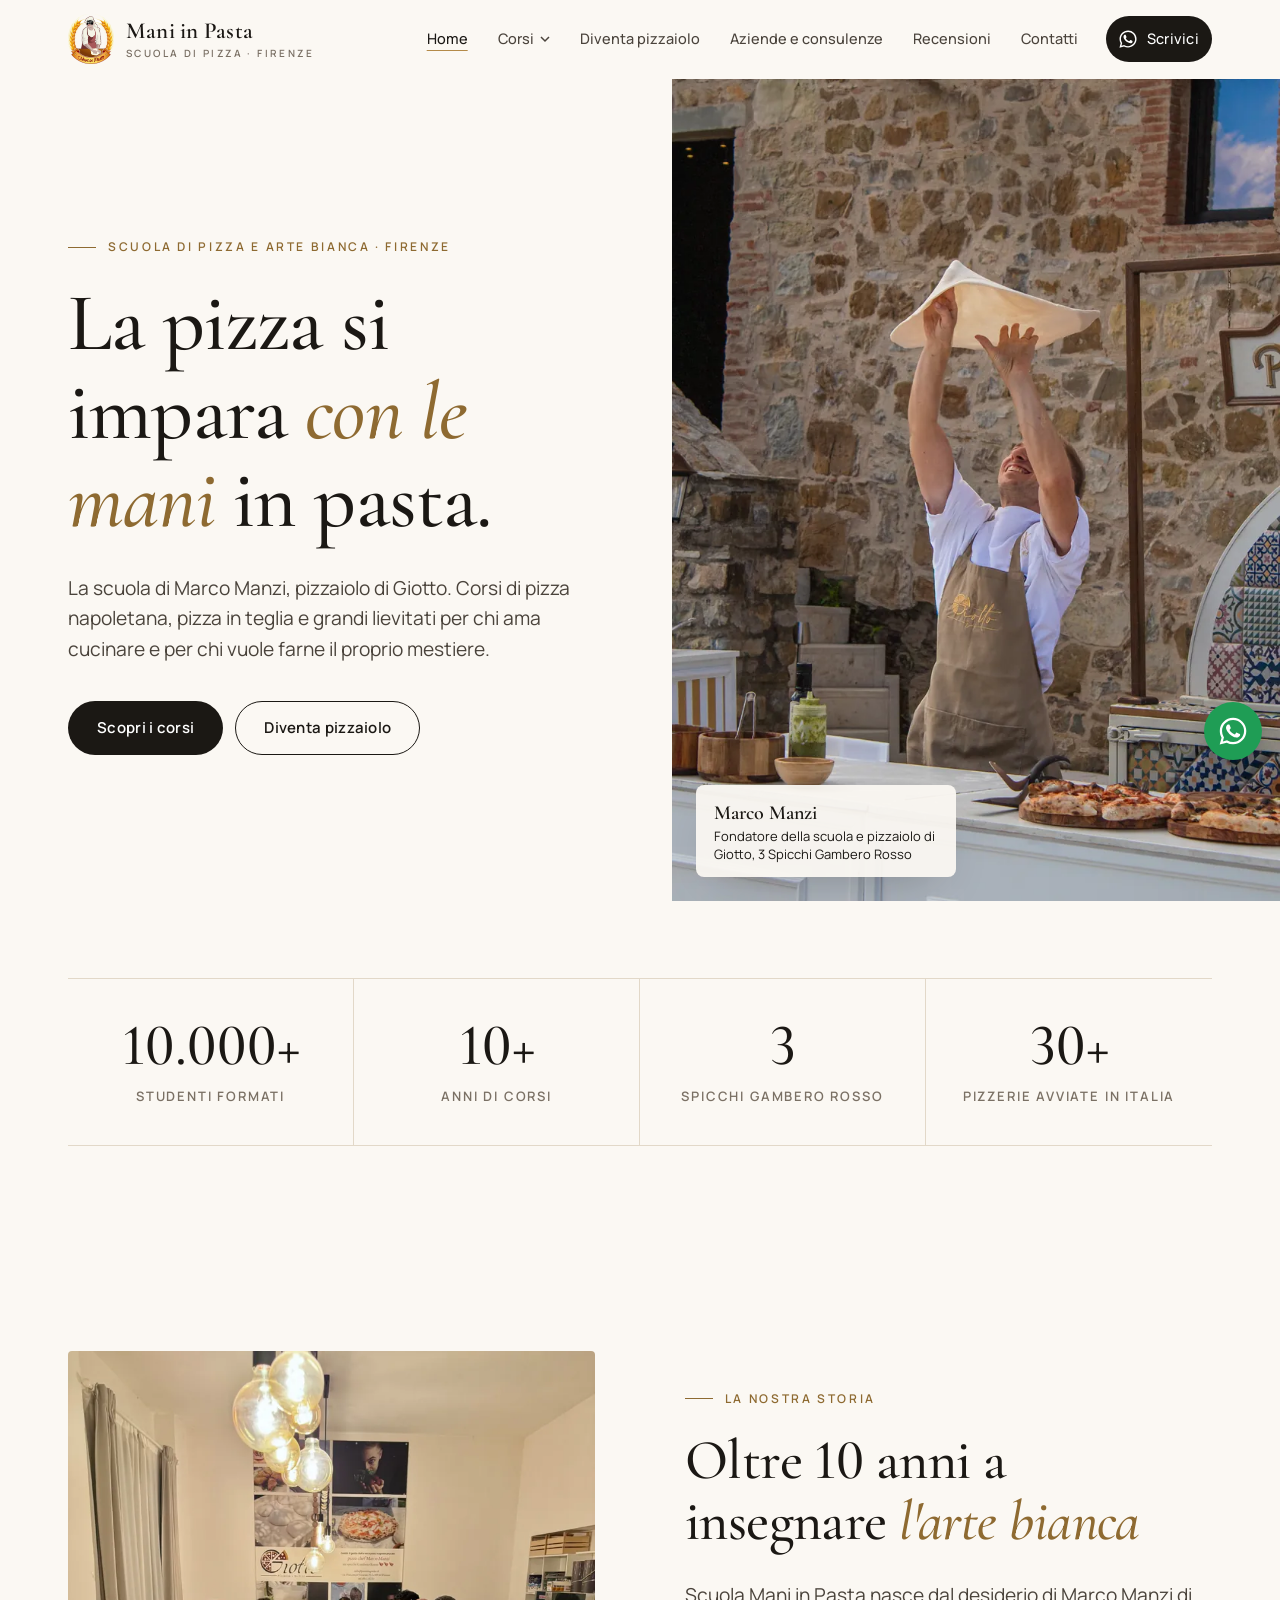
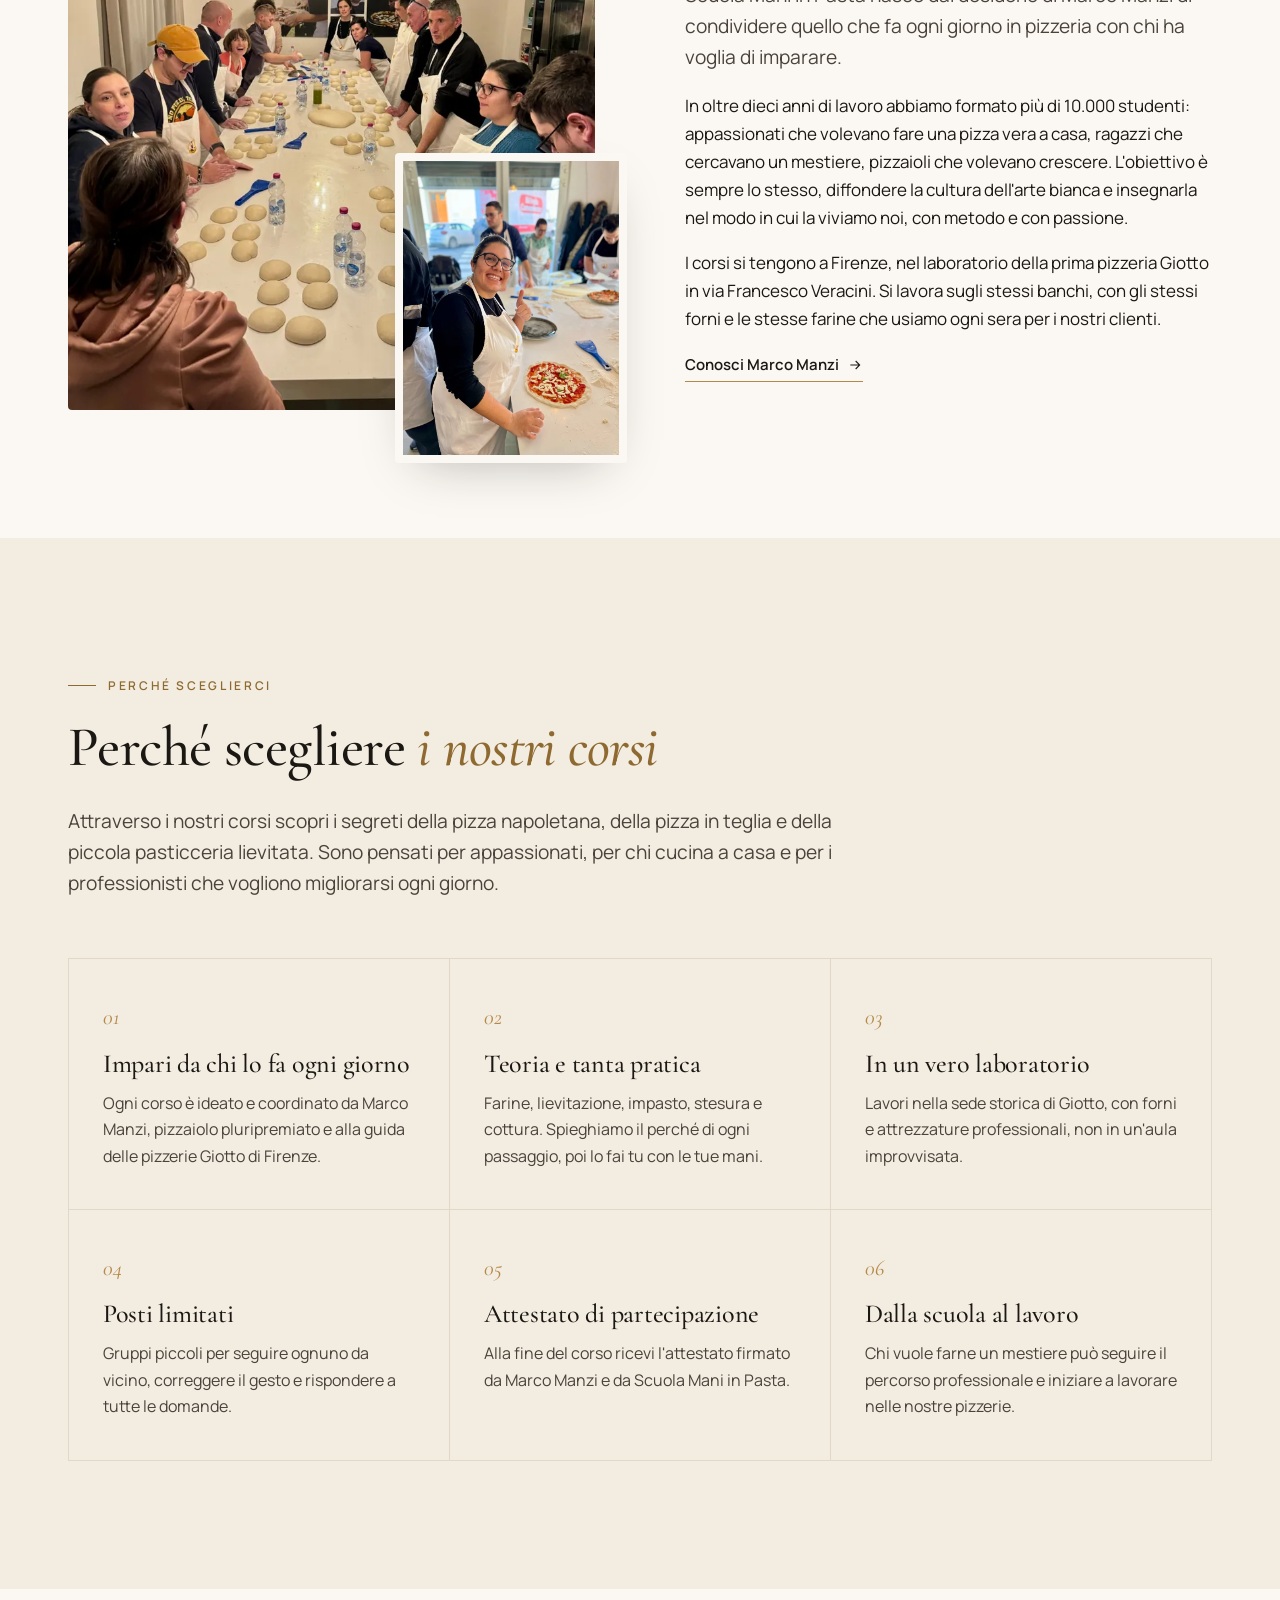
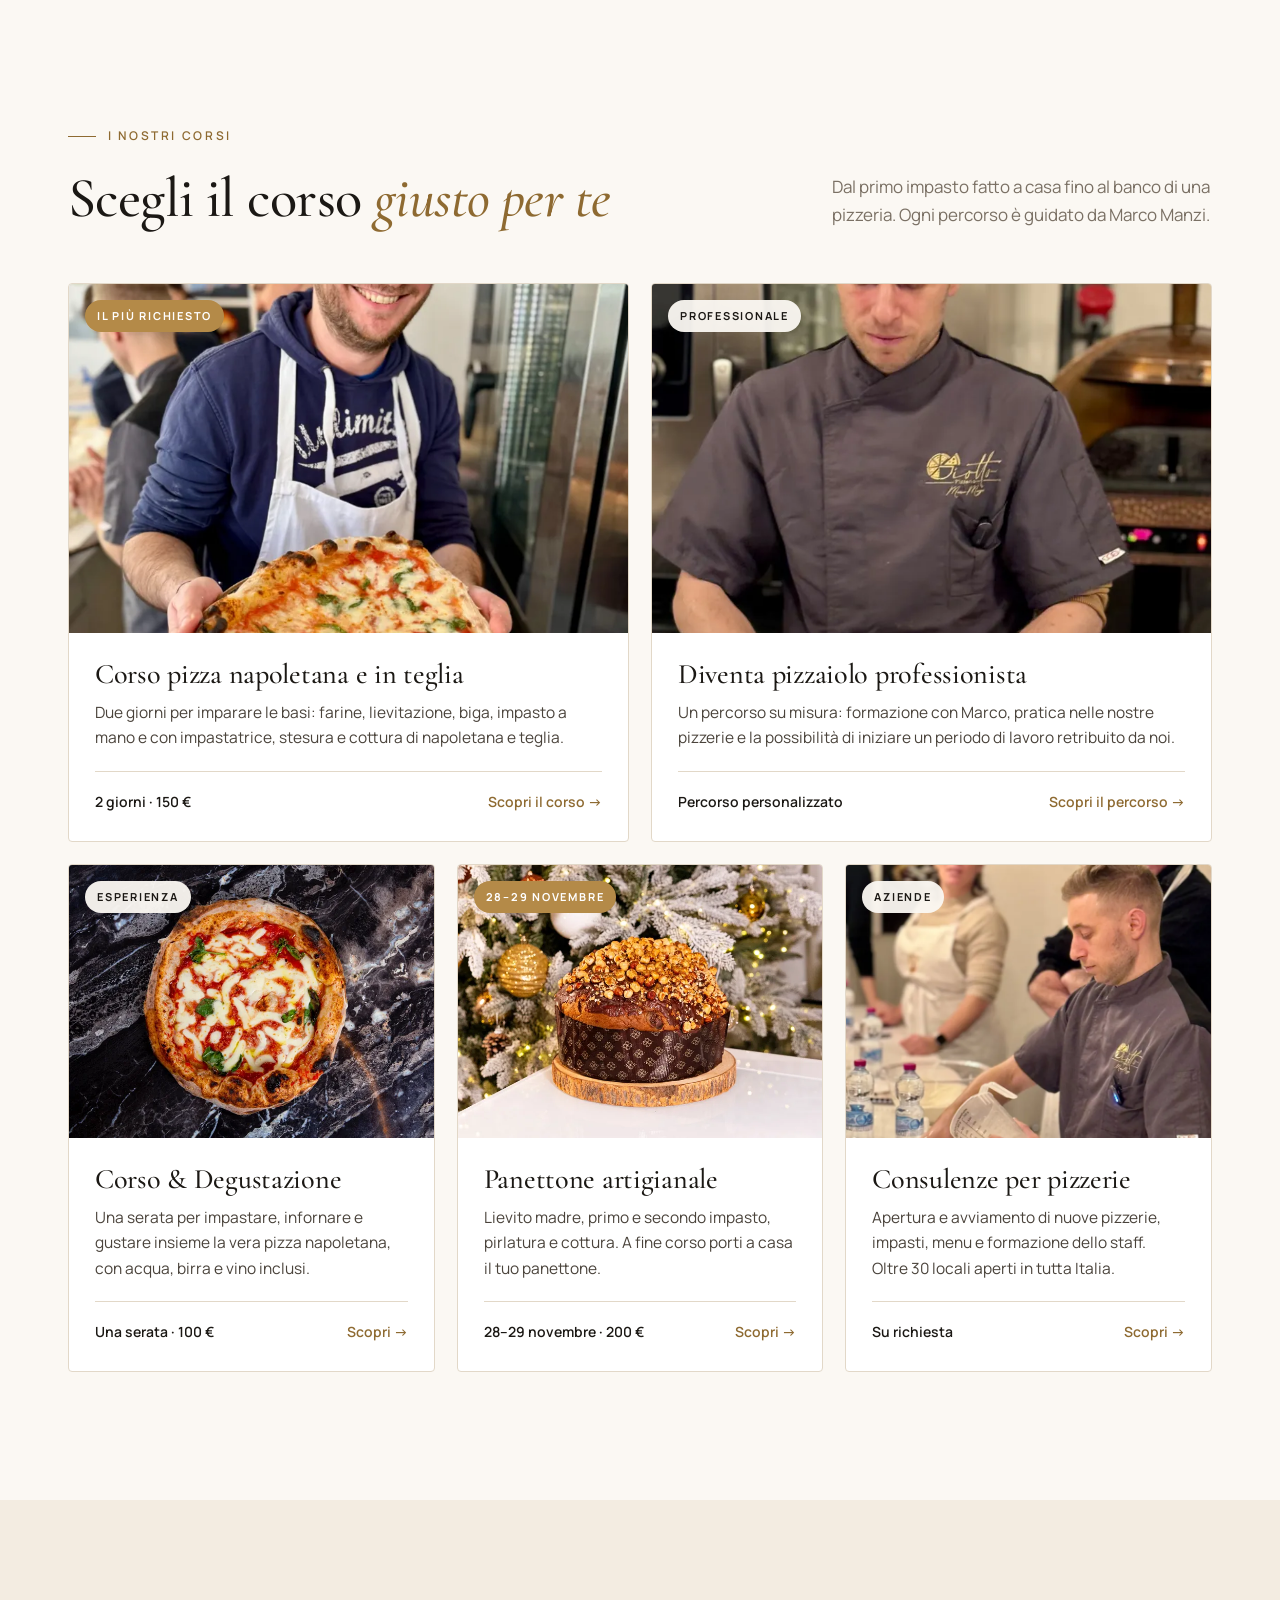
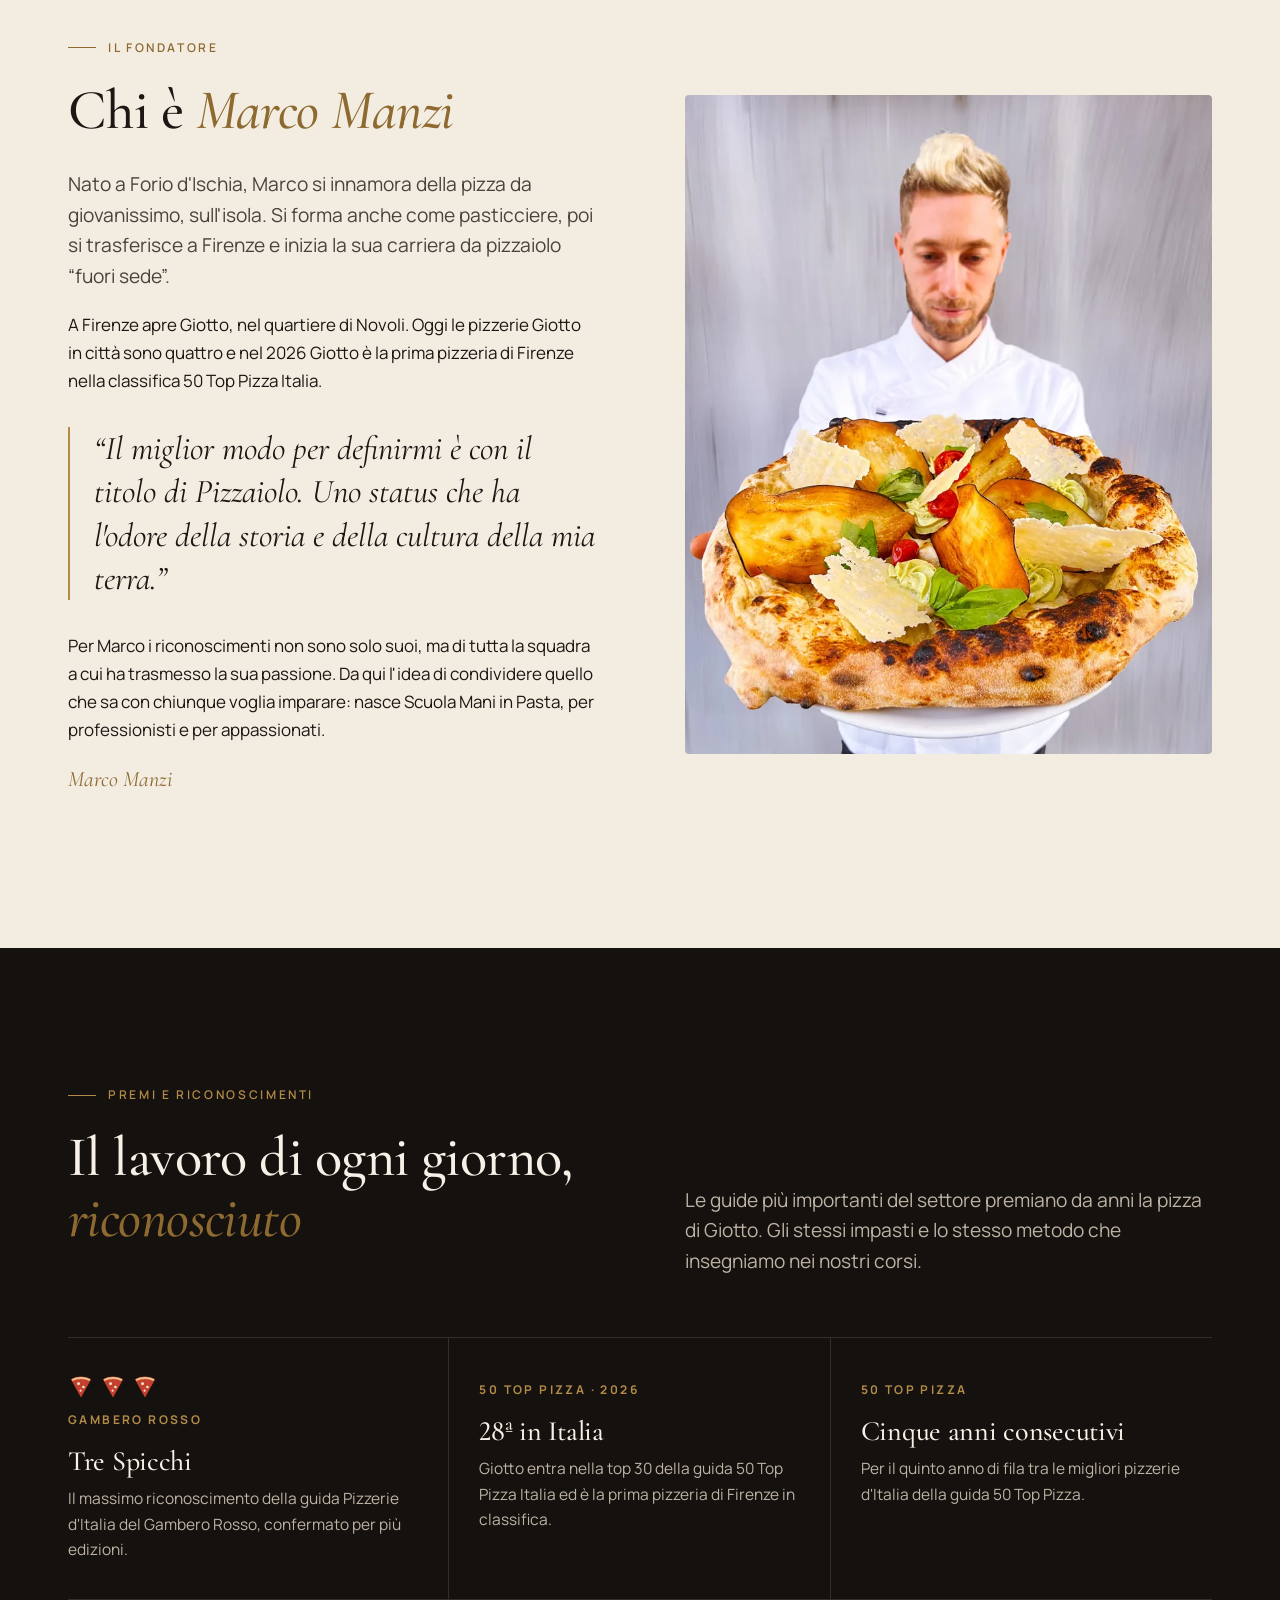
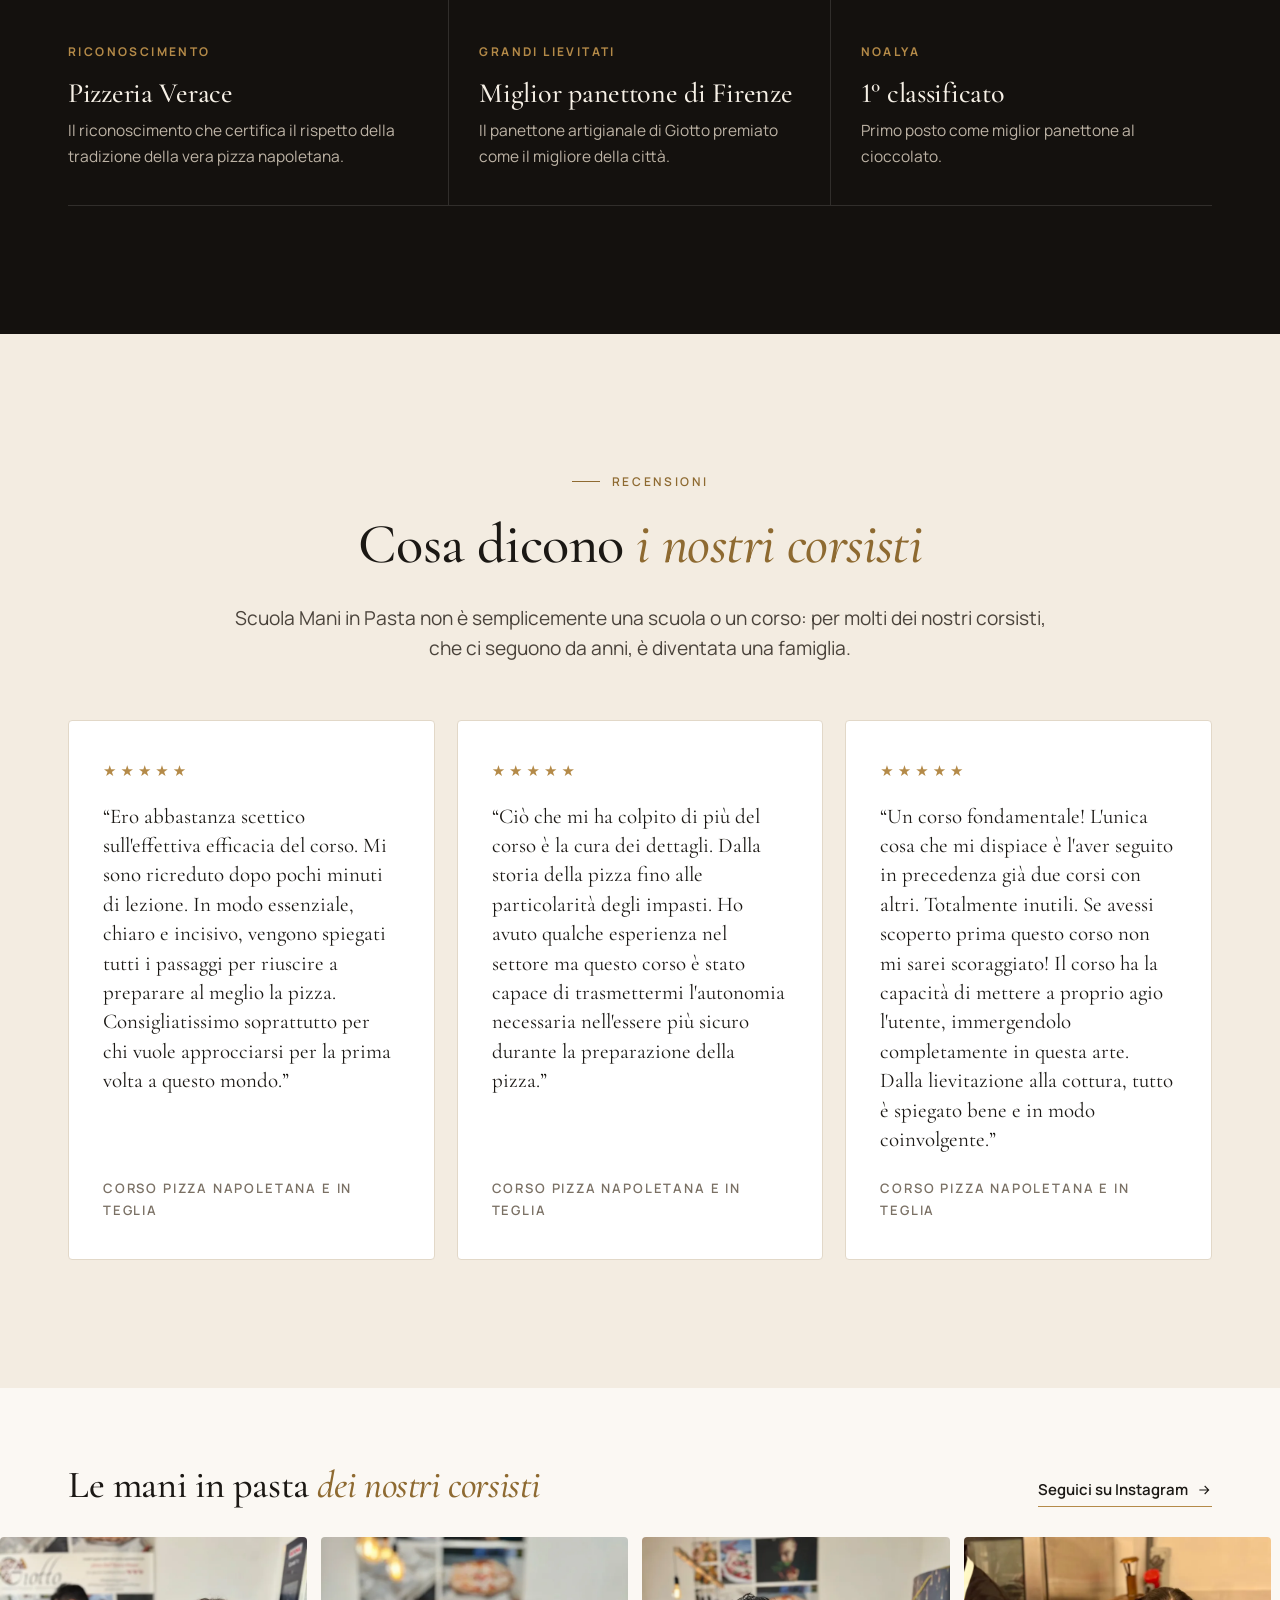
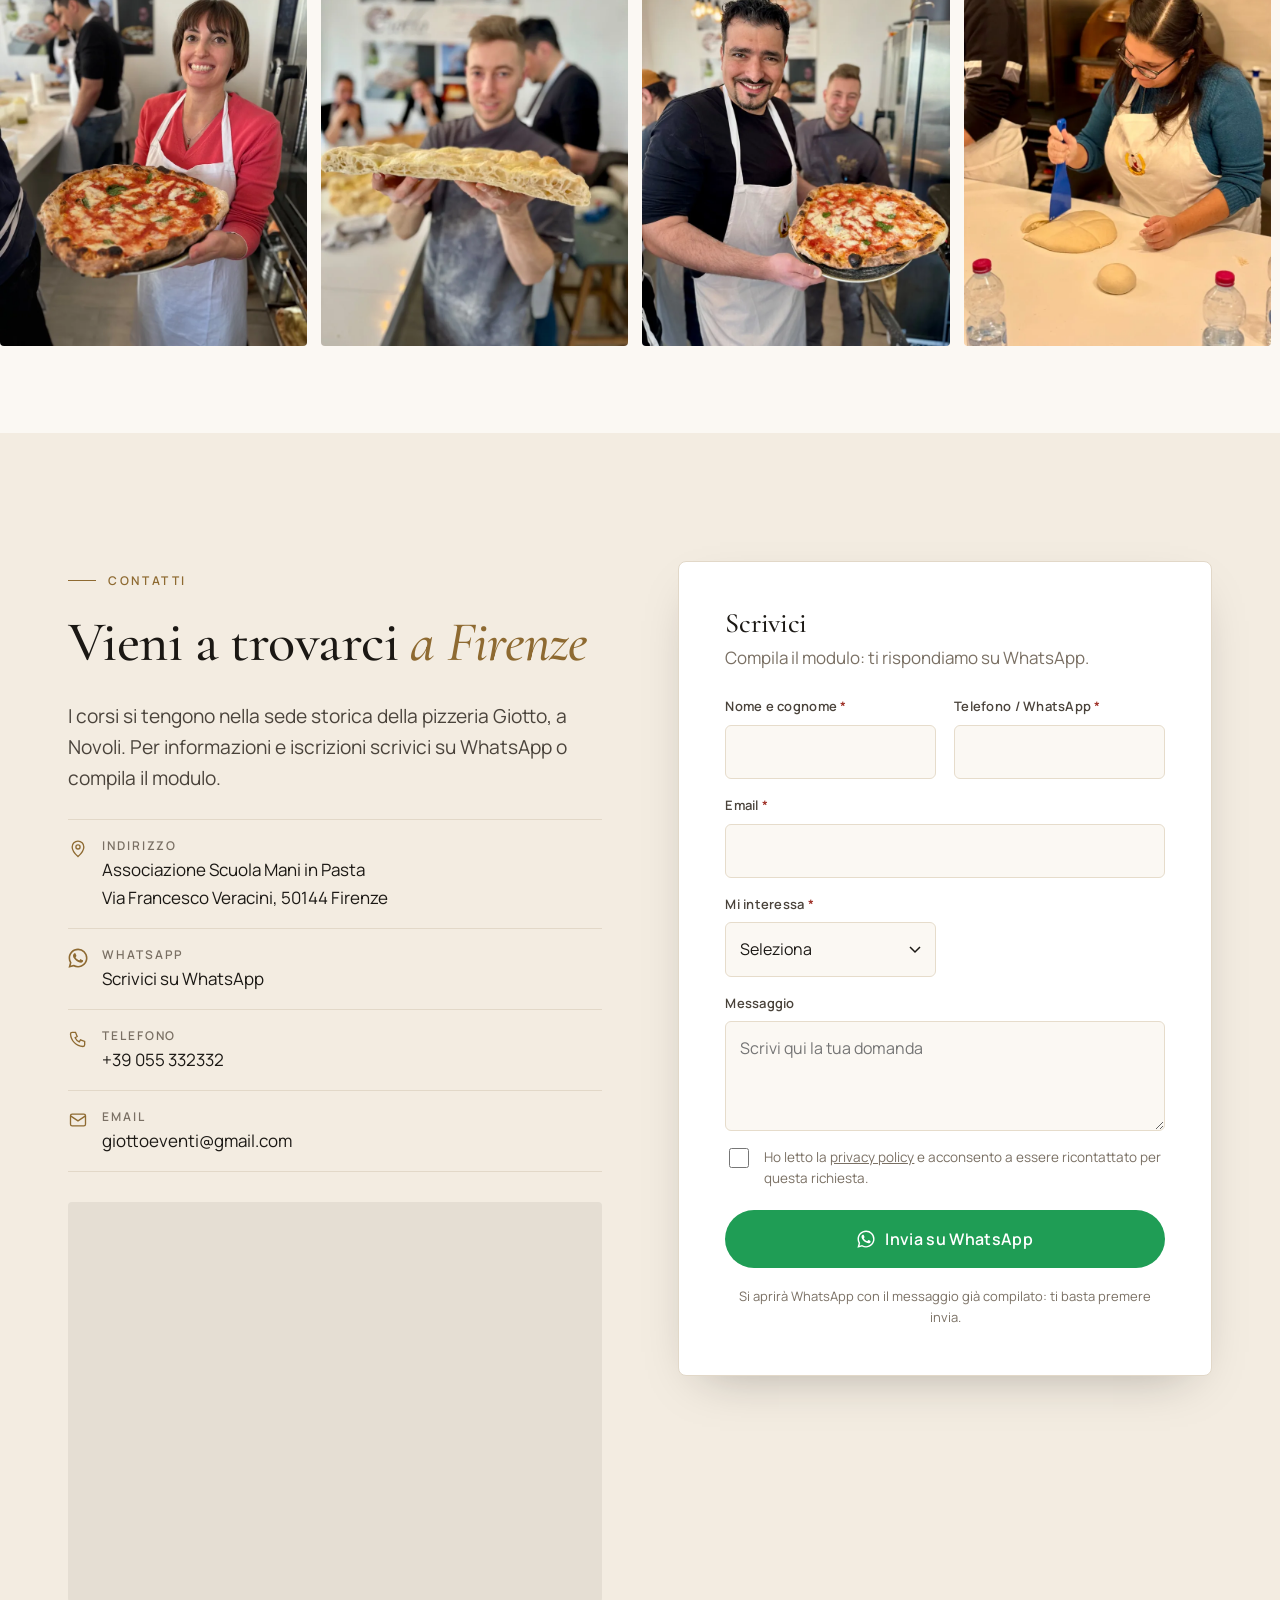
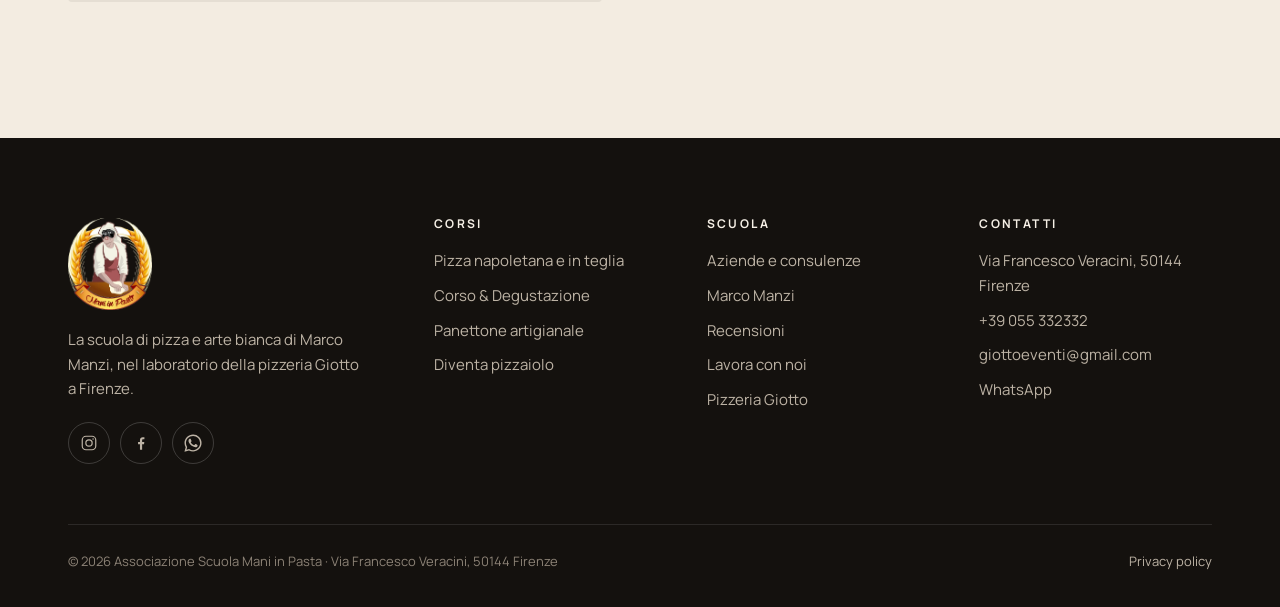
==== index.html @ 8e07a2a3 "Caricamento iniziale del sito" ====
<!doctype html>
<html lang="it">
<head>
<meta charset="utf-8">
<meta name="viewport" content="width=device-width, initial-scale=1, viewport-fit=cover">
<title>Scuola Mani in Pasta · Corsi di pizza a Firenze con Marco Manzi</title>
<meta name="description" content="Scuola di pizza napoletana, pizza in teglia e panettone a Firenze. Oltre 10.000 studenti formati in più di 10 anni con Marco Manzi, pizzaiolo di Giotto, 3 Spicchi Gambero Rosso.">
<link rel="canonical" href="https://www.scuolamaniinpasta.com/">
<meta name="theme-color" content="#FBF8F3">
<meta property="og:type" content="website">
<meta property="og:locale" content="it_IT">
<meta property="og:site_name" content="Scuola Mani in Pasta">
<meta property="og:title" content="Scuola Mani in Pasta · Corsi di pizza a Firenze con Marco Manzi">
<meta property="og:description" content="Scuola di pizza napoletana, pizza in teglia e panettone a Firenze. Oltre 10.000 studenti formati in più di 10 anni con Marco Manzi, pizzaiolo di Giotto, 3 Spicchi Gambero Rosso.">
<meta property="og:url" content="https://www.scuolamaniinpasta.com/">
<meta property="og:image" content="https://www.scuolamaniinpasta.com/img/og.jpg">
<meta name="twitter:card" content="summary_large_image">
<link rel="icon" type="image/png" href="img/favicon-192.png">
<link rel="apple-touch-icon" href="img/apple-touch-icon.png">
<link rel="preconnect" href="https://fonts.googleapis.com">
<link rel="preconnect" href="https://fonts.gstatic.com" crossorigin>
<link href="https://fonts.googleapis.com/css2?family=Cormorant+Garamond:ital,wght@0,500;0,600;1,500&family=Manrope:wght@400;500;600;700&display=swap" rel="stylesheet">
<link rel="stylesheet" href="assets/styles.css?v=20261027b">
<script type="application/ld+json">{"@context": "https://schema.org", "@type": "EducationalOrganization", "name": "Scuola Mani in Pasta", "url": "https://www.scuolamaniinpasta.com", "logo": "https://www.scuolamaniinpasta.com/img/logo-400.png", "email": "giottoeventi@gmail.com", "telephone": "+39 055 332332", "address": {"@type": "PostalAddress", "streetAddress": "Via Francesco Veracini", "postalCode": "50144", "addressLocality": "Firenze", "addressCountry": "IT"}, "founder": {"@type": "Person", "name": "Marco Manzi"}, "sameAs": ["https://www.instagram.com/marcomanzigiotto/", "https://www.facebook.com/ScuolaManiinPasta"]}</script>
</head>
<body>
<a class="sr-only" href="#main">Vai al contenuto</a>
<header class="site-header">
 <div class="container header-inner">
  <a class="brand" href="index.html" aria-label="Scuola Mani in Pasta, home"><img src="img/logo-400.webp" width="366" height="400" alt="Logo Scuola Mani in Pasta"><span class="brand-name">Mani in Pasta<small>Scuola di pizza · Firenze</small></span></a>
  <nav class="nav" aria-label="Menu principale">
   <a href="index.html" aria-current="page">Home</a>
   <div class="nav-dd"><button type="button" aria-expanded="false">Corsi <svg viewBox="0 0 10 10" fill="none" stroke="currentColor" stroke-width="1.5" aria-hidden="true"><path d="m1 3 4 4 4-4"/></svg></button><div class="dd"><a href="corso-pizza-napoletana-e-in-teglia.html">Pizza napoletana e in teglia<span>Corso base in due giorni</span></a><a href="corso-degustazione-pizza.html">Corso &amp; Degustazione<span>Una serata con cena finale</span></a><a href="corso-panettone.html">Panettone artigianale<span>Lievito madre e grandi lievitati</span></a></div></div>
   <a href="diventa-pizzaiolo.html">Diventa pizzaiolo</a>
   <a href="consulenze-aziende.html">Aziende e consulenze</a>
   <a href="index.html#recensioni">Recensioni</a>
   <a href="index.html#contatti">Contatti</a>
   <a class="btn btn-dark header-cta" href="https://wa.me/message/5WP3QA3OBPK4P1" target="_blank" rel="noopener"><svg viewBox="0 0 24 24" fill="currentColor" aria-hidden="true"><path d="M17.47 14.38c-.3-.15-1.75-.86-2.02-.96-.27-.1-.47-.15-.67.15-.2.3-.77.96-.94 1.16-.17.2-.35.22-.64.07-.3-.15-1.25-.46-2.38-1.47-.88-.79-1.47-1.76-1.65-2.06-.17-.3-.02-.46.13-.6.13-.14.3-.35.45-.52.15-.18.2-.3.3-.5.1-.2.05-.38-.03-.53-.07-.15-.67-1.6-.92-2.2-.24-.58-.49-.5-.67-.5h-.57c-.2 0-.52.07-.8.37-.27.3-1.04 1.02-1.04 2.48s1.07 2.88 1.21 3.08c.15.2 2.1 3.2 5.08 4.48.71.31 1.26.49 1.7.63.71.22 1.36.19 1.87.12.57-.09 1.75-.72 2-1.41.25-.7.25-1.29.17-1.41-.07-.13-.27-.2-.57-.35M12.04 21.5h-.01a9.4 9.4 0 0 1-4.8-1.32l-.34-.2-3.57.94.95-3.48-.22-.36a9.4 9.4 0 0 1-1.44-5.02c0-5.2 4.24-9.43 9.44-9.43a9.38 9.38 0 0 1 9.43 9.44c0 5.2-4.24 9.43-9.44 9.43m8.03-17.46A11.27 11.27 0 0 0 12.04.72C5.78.72.68 5.82.68 12.08c0 2 .52 3.96 1.52 5.68L.58 23.65l6.03-1.58a11.33 11.33 0 0 0 5.43 1.38h.01c6.26 0 11.36-5.1 11.36-11.36 0-3.04-1.18-5.89-3.33-8.04"/></svg> Scrivici</a>
  </nav>
  <button class="burger" type="button" aria-label="Apri il menu" aria-expanded="false" aria-controls="mobile-menu"><span></span><span></span><span></span></button>
 </div>
</header>
<div class="mobile-menu" id="mobile-menu">
 <a href="index.html">Home</a>
 <div class="mm-label">I corsi</div>
 <a href="corso-pizza-napoletana-e-in-teglia.html">Pizza napoletana e in teglia</a><a href="corso-degustazione-pizza.html">Corso &amp; Degustazione</a><a href="corso-panettone.html">Panettone artigianale</a>
 <div class="mm-label">Per professionisti</div>
 <a href="diventa-pizzaiolo.html">Diventa pizzaiolo</a>
 <a href="consulenze-aziende.html">Aziende e consulenze</a>
 <div class="mm-label">La scuola</div>
 <a href="index.html#recensioni">Recensioni</a>
 <a href="index.html#contatti">Contatti</a>
 <a class="btn btn-wa" href="https://wa.me/message/5WP3QA3OBPK4P1" target="_blank" rel="noopener"><svg viewBox="0 0 24 24" fill="currentColor" aria-hidden="true"><path d="M17.47 14.38c-.3-.15-1.75-.86-2.02-.96-.27-.1-.47-.15-.67.15-.2.3-.77.96-.94 1.16-.17.2-.35.22-.64.07-.3-.15-1.25-.46-2.38-1.47-.88-.79-1.47-1.76-1.65-2.06-.17-.3-.02-.46.13-.6.13-.14.3-.35.45-.52.15-.18.2-.3.3-.5.1-.2.05-.38-.03-.53-.07-.15-.67-1.6-.92-2.2-.24-.58-.49-.5-.67-.5h-.57c-.2 0-.52.07-.8.37-.27.3-1.04 1.02-1.04 2.48s1.07 2.88 1.21 3.08c.15.2 2.1 3.2 5.08 4.48.71.31 1.26.49 1.7.63.71.22 1.36.19 1.87.12.57-.09 1.75-.72 2-1.41.25-.7.25-1.29.17-1.41-.07-.13-.27-.2-.57-.35M12.04 21.5h-.01a9.4 9.4 0 0 1-4.8-1.32l-.34-.2-3.57.94.95-3.48-.22-.36a9.4 9.4 0 0 1-1.44-5.02c0-5.2 4.24-9.43 9.44-9.43a9.38 9.38 0 0 1 9.43 9.44c0 5.2-4.24 9.43-9.44 9.43m8.03-17.46A11.27 11.27 0 0 0 12.04.72C5.78.72.68 5.82.68 12.08c0 2 .52 3.96 1.52 5.68L.58 23.65l6.03-1.58a11.33 11.33 0 0 0 5.43 1.38h.01c6.26 0 11.36-5.1 11.36-11.36 0-3.04-1.18-5.89-3.33-8.04"/></svg> Scrivici su WhatsApp</a>
</div>
<main id="main">

<section class="hero">
 <div class="hero-text">
  <span class="eyebrow">Scuola di pizza e arte bianca · Firenze</span>
  <h1>La pizza si impara <em>con le mani</em> in pasta.</h1>
  <p class="lead">La scuola di Marco Manzi, pizzaiolo di Giotto. Corsi di pizza napoletana, pizza in teglia e grandi lievitati per chi ama cucinare e per chi vuole farne il proprio mestiere.</p>
  <div class="btn-row">
   <a class="btn btn-dark" href="#corsi">Scopri i corsi</a>
   <a class="btn btn-line" href="diventa-pizzaiolo.html">Diventa pizzaiolo</a>
  </div>
 </div>
 <div class="hero-media">
  <img src="img/hero-marco-sm.webp" srcset="img/hero-marco-sm.webp 800w, img/hero-marco-lg.webp 1800w" sizes="(max-width:900px) 100vw, 48vw" width="800" height="1422" alt="Marco Manzi stende la pizza lanciando il disco di impasto" loading="eager" fetchpriority="high" decoding="async">
  <div class="hero-badge"><strong>Marco Manzi</strong>Fondatore della scuola e pizzaiolo di Giotto, 3 Spicchi Gambero Rosso</div>
 </div>
</section>

<section class="section-sm"><div class="container"><div class="stats reveal">
 <div class="stat"><b>10.000+</b><span>Studenti formati</span></div>
 <div class="stat"><b>10+</b><span>Anni di corsi</span></div>
 <div class="stat"><b>3</b><span>Spicchi Gambero Rosso</span></div>
 <div class="stat"><b>30+</b><span>Pizzerie avviate in Italia</span></div>
</div></div></section>

<section class="section" id="scuola">
 <div class="container split">
  <div class="split-media reveal">
   <img src="img/aula-sm.webp" srcset="img/aula-sm.webp 800w, img/aula-lg.webp 1440w" sizes="(max-width:900px) 100vw, 560px" width="800" height="1067" alt="Corsisti al lavoro durante una lezione nel laboratorio di Giotto" loading="lazy" decoding="async">
   <img src="img/corso-3-sm.webp" srcset="img/corso-3-sm.webp 800w, img/corso-3-lg.webp 1440w" sizes="200px" width="800" height="1067" alt="Una corsista mostra la sua pizza napoletana appena sfornata" loading="lazy" decoding="async" class="float">
  </div>
  <div class="reveal">
   <span class="eyebrow">La nostra storia</span>
   <h2>Oltre 10 anni a insegnare <em>l'arte bianca</em></h2>
   <p class="lead">Scuola Mani in Pasta nasce dal desiderio di Marco Manzi di condividere quello che fa ogni giorno in pizzeria con chi ha voglia di imparare.</p>
   <p>In oltre dieci anni di lavoro abbiamo formato più di 10.000 studenti: appassionati che volevano fare una pizza vera a casa, ragazzi che cercavano un mestiere, pizzaioli che volevano crescere. L'obiettivo è sempre lo stesso, diffondere la cultura dell'arte bianca e insegnarla nel modo in cui la viviamo noi, con metodo e con passione.</p>
   <p>I corsi si tengono a Firenze, nel laboratorio della prima pizzeria Giotto in via Francesco Veracini. Si lavora sugli stessi banchi, con gli stessi forni e le stesse farine che usiamo ogni sera per i nostri clienti.</p>
   <a class="link-arrow" href="#marco">Conosci Marco Manzi <svg width="16" height="16" viewBox="0 0 24 24" fill="none" stroke="currentColor" stroke-width="1.6" aria-hidden="true"><path d="M5 12h14M13 6l6 6-6 6"/></svg></a>
  </div>
 </div>
</section>

<section class="section bg-cream" id="perche">
 <div class="container">
  <div class="narrow">
   <span class="eyebrow">Perché sceglierci</span>
   <h2>Perché scegliere <em>i nostri corsi</em></h2>
   <p class="lead">Attraverso i nostri corsi scopri i segreti della pizza napoletana, della pizza in teglia e della piccola pasticceria lievitata. Sono pensati per appassionati, per chi cucina a casa e per i professionisti che vogliono migliorarsi ogni giorno.</p>
  </div>
  <div class="why">
   <div class="why-item reveal"><span class="num">01</span><h3>Impari da chi lo fa ogni giorno</h3><p>Ogni corso è ideato e coordinato da Marco Manzi, pizzaiolo pluripremiato e alla guida delle pizzerie Giotto di Firenze.</p></div>
   <div class="why-item reveal"><span class="num">02</span><h3>Teoria e tanta pratica</h3><p>Farine, lievitazione, impasto, stesura e cottura. Spieghiamo il perché di ogni passaggio, poi lo fai tu con le tue mani.</p></div>
   <div class="why-item reveal"><span class="num">03</span><h3>In un vero laboratorio</h3><p>Lavori nella sede storica di Giotto, con forni e attrezzature professionali, non in un'aula improvvisata.</p></div>
   <div class="why-item reveal"><span class="num">04</span><h3>Posti limitati</h3><p>Gruppi piccoli per seguire ognuno da vicino, correggere il gesto e rispondere a tutte le domande.</p></div>
   <div class="why-item reveal"><span class="num">05</span><h3>Attestato di partecipazione</h3><p>Alla fine del corso ricevi l'attestato firmato da Marco Manzi e da Scuola Mani in Pasta.</p></div>
   <div class="why-item reveal"><span class="num">06</span><h3>Dalla scuola al lavoro</h3><p>Chi vuole farne un mestiere può seguire il percorso professionale e iniziare a lavorare nelle nostre pizzerie.</p></div>
  </div>
 </div>
</section>

<section class="section" id="corsi">
 <div class="container">
  <div class="section-head">
   <div><span class="eyebrow">I nostri corsi</span><h2>Scegli il corso <em>giusto per te</em></h2></div>
   <p class="muted" style="max-width:380px;margin:0">Dal primo impasto fatto a casa fino al banco di una pizzeria. Ogni percorso è guidato da Marco Manzi.</p>
  </div>
  <div class="cards">
   <a class="card wide reveal" href="corso-pizza-napoletana-e-in-teglia.html"><div class="card-img"><img src="img/corso-1-sm.webp" srcset="img/corso-1-sm.webp 800w, img/corso-1-lg.webp 1440w" sizes="(max-width:1000px) 100vw, 600px" width="800" height="1067" alt="Corsista con la sua pizza napoletana" loading="lazy" decoding="async"><span class="tag gold">Il più richiesto</span></div><div class="card-body"><h3>Corso pizza napoletana e in teglia</h3><p>Due giorni per imparare le basi: farine, lievitazione, biga, impasto a mano e con impastatrice, stesura e cottura di napoletana e teglia.</p><div class="card-meta"><span>2 giorni · 150 €</span><span class="go">Scopri il corso →</span></div></div></a>
   <a class="card wide reveal" href="diventa-pizzaiolo.html"><div class="card-img"><img src="img/marco-impasto-sm.webp" srcset="img/marco-impasto-sm.webp 800w, img/marco-impasto-lg.webp 1440w" sizes="(max-width:1000px) 100vw, 600px" width="800" height="1067" alt="Marco Manzi lavora l&#x27;impasto nel laboratorio" loading="lazy" decoding="async" style="object-position:50% 40%"><span class="tag">Professionale</span></div><div class="card-body"><h3>Diventa pizzaiolo professionista</h3><p>Un percorso su misura: formazione con Marco, pratica nelle nostre pizzerie e la possibilità di iniziare un periodo di lavoro retribuito da noi.</p><div class="card-meta"><span>Percorso personalizzato</span><span class="go">Scopri il percorso →</span></div></div></a>
   <a class="card reveal" href="corso-degustazione-pizza.html"><div class="card-img"><img src="img/margherita-sm.webp" srcset="img/margherita-sm.webp 800w, img/margherita-lg.webp 1800w" sizes="(max-width:640px) 100vw, (max-width:1000px) 50vw, 400px" width="800" height="533" alt="Pizza margherita napoletana" loading="lazy" decoding="async"><span class="tag">Esperienza</span></div><div class="card-body"><h3>Corso &amp; Degustazione</h3><p>Una serata per impastare, infornare e gustare insieme la vera pizza napoletana, con acqua, birra e vino inclusi.</p><div class="card-meta"><span>Una serata · 100 €</span><span class="go">Scopri →</span></div></div></a>
   <a class="card reveal" href="corso-panettone.html"><div class="card-img"><img src="img/panettone-glassa-sm.webp" srcset="img/panettone-glassa-sm.webp 800w, img/panettone-glassa-lg.webp 1800w" sizes="(max-width:640px) 100vw, (max-width:1000px) 50vw, 400px" width="800" height="533" alt="Panettone artigianale glassato" loading="lazy" decoding="async"><span class="tag gold">28–29 novembre</span></div><div class="card-body"><h3>Panettone artigianale</h3><p>Lievito madre, primo e secondo impasto, pirlatura e cottura. A fine corso porti a casa il tuo panettone.</p><div class="card-meta"><span>28–29 novembre · 200 €</span><span class="go">Scopri →</span></div></div></a>
   <a class="card reveal" href="consulenze-aziende.html"><div class="card-img"><img src="img/marco-spiega-sm.webp" srcset="img/marco-spiega-sm.webp 800w, img/marco-spiega-lg.webp 1440w" sizes="(max-width:640px) 100vw, (max-width:1000px) 50vw, 400px" width="800" height="1067" alt="Marco Manzi spiega le tecniche di impasto a un gruppo" loading="lazy" decoding="async"><span class="tag">Aziende</span></div><div class="card-body"><h3>Consulenze per pizzerie</h3><p>Apertura e avviamento di nuove pizzerie, impasti, menu e formazione dello staff. Oltre 30 locali aperti in tutta Italia.</p><div class="card-meta"><span>Su richiesta</span><span class="go">Scopri →</span></div></div></a>
  </div>
 </div>
</section>

<section class="section bg-cream" id="marco">
 <div class="container split reverse">
  <div class="split-media reveal">
   <img src="img/marco-pizza-sm.webp" srcset="img/marco-pizza-sm.webp 800w, img/marco-pizza-lg.webp 1440w" sizes="(max-width:900px) 100vw, 560px" width="800" height="1067" alt="Marco Manzi con una delle sue pizze" loading="lazy" decoding="async">
  </div>
  <div class="reveal">
   <span class="eyebrow">Il fondatore</span>
   <h2>Chi è <em>Marco Manzi</em></h2>
   <p class="lead">Nato a Forio d'Ischia, Marco si innamora della pizza da giovanissimo, sull'isola. Si forma anche come pasticciere, poi si trasferisce a Firenze e inizia la sua carriera da pizzaiolo “fuori sede”.</p>
   <p>A Firenze apre Giotto, nel quartiere di Novoli. Oggi le pizzerie Giotto in città sono quattro e nel 2026 Giotto è la prima pizzeria di Firenze nella classifica 50 Top Pizza Italia.</p>
   <blockquote class="quote-big">“Il miglior modo per definirmi è con il titolo di Pizzaiolo. Uno status che ha l'odore della storia e della cultura della mia terra.”</blockquote>
   <p>Per Marco i riconoscimenti non sono solo suoi, ma di tutta la squadra a cui ha trasmesso la sua passione. Da qui l'idea di condividere quello che sa con chiunque voglia imparare: nasce Scuola Mani in Pasta, per professionisti e per appassionati.</p>
   <p class="signature">Marco Manzi</p>
  </div>
 </div>
</section>

<section class="section bg-night" id="premi">
 <div class="container">
  <div class="split" style="align-items:end">
   <div><span class="eyebrow">Premi e riconoscimenti</span><h2>Il lavoro di ogni giorno, <em>riconosciuto</em></h2></div>
   <p class="lead mb-0">Le guide più importanti del settore premiano da anni la pizza di Giotto. Gli stessi impasti e lo stesso metodo che insegniamo nei nostri corsi.</p>
  </div>
  <div class="awards">
   <div class="award reveal"><div class="spicchi"><svg viewBox="0 0 32 32" aria-hidden="true"><path d="M16 29 3.5 6.5C6.8 4.3 11.2 3 16 3s9.2 1.3 12.5 3.5z" fill="#C6402F"/><path d="M5 7.6C8.1 5.8 11.9 4.8 16 4.8s7.9 1 11 2.8" stroke="#E9C38A" stroke-width="2.4" fill="none"/><circle cx="13" cy="12" r="1.8" fill="#F3E6C8"/><circle cx="19" cy="16" r="1.6" fill="#F3E6C8"/><circle cx="15.5" cy="20.5" r="1.3" fill="#F3E6C8"/></svg><svg viewBox="0 0 32 32" aria-hidden="true"><path d="M16 29 3.5 6.5C6.8 4.3 11.2 3 16 3s9.2 1.3 12.5 3.5z" fill="#C6402F"/><path d="M5 7.6C8.1 5.8 11.9 4.8 16 4.8s7.9 1 11 2.8" stroke="#E9C38A" stroke-width="2.4" fill="none"/><circle cx="13" cy="12" r="1.8" fill="#F3E6C8"/><circle cx="19" cy="16" r="1.6" fill="#F3E6C8"/><circle cx="15.5" cy="20.5" r="1.3" fill="#F3E6C8"/></svg><svg viewBox="0 0 32 32" aria-hidden="true"><path d="M16 29 3.5 6.5C6.8 4.3 11.2 3 16 3s9.2 1.3 12.5 3.5z" fill="#C6402F"/><path d="M5 7.6C8.1 5.8 11.9 4.8 16 4.8s7.9 1 11 2.8" stroke="#E9C38A" stroke-width="2.4" fill="none"/><circle cx="13" cy="12" r="1.8" fill="#F3E6C8"/><circle cx="19" cy="16" r="1.6" fill="#F3E6C8"/><circle cx="15.5" cy="20.5" r="1.3" fill="#F3E6C8"/></svg></div><span class="year">Gambero Rosso</span><h3>Tre Spicchi</h3><p>Il massimo riconoscimento della guida Pizzerie d'Italia del Gambero Rosso, confermato per più edizioni.</p></div>
   <div class="award reveal"><span class="year">50 Top Pizza · 2026</span><h3>28ª in Italia</h3><p>Giotto entra nella top 30 della guida 50 Top Pizza Italia ed è la prima pizzeria di Firenze in classifica.</p></div>
   <div class="award reveal"><span class="year">50 Top Pizza</span><h3>Cinque anni consecutivi</h3><p>Per il quinto anno di fila tra le migliori pizzerie d'Italia della guida 50 Top Pizza.</p></div>
   <div class="award reveal"><span class="year">Riconoscimento</span><h3>Pizzeria Verace</h3><p>Il riconoscimento che certifica il rispetto della tradizione della vera pizza napoletana.</p></div>
   <div class="award reveal"><span class="year">Grandi lievitati</span><h3>Miglior panettone di Firenze</h3><p>Il panettone artigianale di Giotto premiato come il migliore della città.</p></div>
   <div class="award reveal"><span class="year">Noalya</span><h3>1° classificato</h3><p>Primo posto come miglior panettone al cioccolato.</p></div>
  </div>
 </div>
</section>

<section class="section bg-cream" id="recensioni">
 <div class="container">
  <div class="center narrow" style="margin:0 auto">
   <span class="eyebrow">Recensioni</span>
   <h2>Cosa dicono <em>i nostri corsisti</em></h2>
   <p class="lead">Scuola Mani in Pasta non è semplicemente una scuola o un corso: per molti dei nostri corsisti, che ci seguono da anni, è diventata una famiglia.</p>
  </div>
  <div class="reviews"><figure class="review reveal"><div class="stars" aria-label="5 stelle">★★★★★</div><blockquote>“Ero abbastanza scettico sull'effettiva efficacia del corso. Mi sono ricreduto dopo pochi minuti di lezione. In modo essenziale, chiaro e incisivo, vengono spiegati tutti i passaggi per riuscire a preparare al meglio la pizza. Consigliatissimo soprattutto per chi vuole approcciarsi per la prima volta a questo mondo.”</blockquote><cite>Corso pizza napoletana e in teglia</cite></figure><figure class="review reveal"><div class="stars" aria-label="5 stelle">★★★★★</div><blockquote>“Ciò che mi ha colpito di più del corso è la cura dei dettagli. Dalla storia della pizza fino alle particolarità degli impasti. Ho avuto qualche esperienza nel settore ma questo corso è stato capace di trasmettermi l'autonomia necessaria nell'essere più sicuro durante la preparazione della pizza.”</blockquote><cite>Corso pizza napoletana e in teglia</cite></figure><figure class="review reveal"><div class="stars" aria-label="5 stelle">★★★★★</div><blockquote>“Un corso fondamentale! L'unica cosa che mi dispiace è l'aver seguito in precedenza già due corsi con altri. Totalmente inutili. Se avessi scoperto prima questo corso non mi sarei scoraggiato! Il corso ha la capacità di mettere a proprio agio l'utente, immergendolo completamente in questa arte. Dalla lievitazione alla cottura, tutto è spiegato bene e in modo coinvolgente.”</blockquote><cite>Corso pizza napoletana e in teglia</cite></figure></div>
 </div>
</section>

<section class="section-sm" aria-label="Foto dei corsi">
 <div class="container"><div class="section-head" style="margin-bottom:30px"><h2 style="font-size:clamp(28px,3vw,40px)">Le mani in pasta <em>dei nostri corsisti</em></h2><a class="link-arrow" href="https://www.instagram.com/marcomanzigiotto/" target="_blank" rel="noopener">Seguici su Instagram <svg width="16" height="16" viewBox="0 0 24 24" fill="none" stroke="currentColor" stroke-width="1.6" aria-hidden="true"><path d="M5 12h14M13 6l6 6-6 6"/></svg></a></div></div>
 <div class="strip">
  <img src="img/corso-2-sm.webp" srcset="img/corso-2-sm.webp 800w, img/corso-2-lg.webp 1440w" sizes="330px" width="800" height="1067" alt="Corsista con la pizza appena sfornata" loading="lazy" decoding="async"><img src="img/teglia-impasto-sm.webp" srcset="img/teglia-impasto-sm.webp 800w, img/teglia-impasto-lg.webp 1440w" sizes="330px" width="800" height="1067" alt="Impasto per pizza in teglia" loading="lazy" decoding="async"><img src="img/corso-4-sm.webp" srcset="img/corso-4-sm.webp 800w, img/corso-4-lg.webp 1440w" sizes="330px" width="800" height="1067" alt="Corsista sorridente con la sua pizza" loading="lazy" decoding="async"><img src="img/impasto-mani-sm.webp" srcset="img/impasto-mani-sm.webp 800w, img/impasto-mani-lg.webp 1440w" sizes="330px" width="800" height="1067" alt="Lavorazione dell&#x27;impasto a mano" loading="lazy" decoding="async"><img src="img/corso-5-sm.webp" srcset="img/corso-5-sm.webp 800w, img/corso-5-lg.webp 1440w" sizes="330px" width="800" height="1067" alt="Corsista mostra la sua pizza" loading="lazy" decoding="async"><img src="img/teglia-farcitura-sm.webp" srcset="img/teglia-farcitura-sm.webp 800w, img/teglia-farcitura-lg.webp 1440w" sizes="330px" width="800" height="1067" alt="Farcitura della pizza in teglia" loading="lazy" decoding="async"><img src="img/corso-6-sm.webp" srcset="img/corso-6-sm.webp 800w, img/corso-6-lg.webp 1440w" sizes="330px" width="800" height="1067" alt="Pizza napoletana fatta al corso" loading="lazy" decoding="async"><img src="img/corso-teglia-sm.webp" srcset="img/corso-teglia-sm.webp 800w, img/corso-teglia-lg.webp 1440w" sizes="330px" width="800" height="1067" alt="Corsisti al banco con Marco Manzi" loading="lazy" decoding="async"><img src="img/corso-7-sm.webp" srcset="img/corso-7-sm.webp 800w, img/corso-7-lg.webp 1440w" sizes="330px" width="800" height="1067" alt="Corsista con la pizza napoletana" loading="lazy" decoding="async"><img src="img/pratica-sm.webp" srcset="img/pratica-sm.webp 800w, img/pratica-lg.webp 1440w" sizes="330px" width="800" height="1067" alt="Marco Manzi segue un corsista" loading="lazy" decoding="async">
 </div>
</section>

<section class="section bg-cream" id="contatti">
 <div class="container contact-grid">
  <div class="reveal">
   <span class="eyebrow">Contatti</span>
   <h2>Vieni a trovarci <em>a Firenze</em></h2>
   <p class="lead">I corsi si tengono nella sede storica della pizzeria Giotto, a Novoli. Per informazioni e iscrizioni scrivici su WhatsApp o compila il modulo.</p>
   <ul class="contact-list">
    <li><svg viewBox="0 0 24 24" fill="none" stroke="currentColor" stroke-width="1.6" aria-hidden="true"><path d="M12 21s-7-6.1-7-11.5a7 7 0 0 1 14 0C19 14.9 12 21 12 21z"/><circle cx="12" cy="9.5" r="2.5"/></svg><div><small>Indirizzo</small>Associazione Scuola Mani in Pasta<br>Via Francesco Veracini, 50144 Firenze</div></li>
    <li><svg viewBox="0 0 24 24" fill="currentColor" aria-hidden="true"><path d="M17.47 14.38c-.3-.15-1.75-.86-2.02-.96-.27-.1-.47-.15-.67.15-.2.3-.77.96-.94 1.16-.17.2-.35.22-.64.07-.3-.15-1.25-.46-2.38-1.47-.88-.79-1.47-1.76-1.65-2.06-.17-.3-.02-.46.13-.6.13-.14.3-.35.45-.52.15-.18.2-.3.3-.5.1-.2.05-.38-.03-.53-.07-.15-.67-1.6-.92-2.2-.24-.58-.49-.5-.67-.5h-.57c-.2 0-.52.07-.8.37-.27.3-1.04 1.02-1.04 2.48s1.07 2.88 1.21 3.08c.15.2 2.1 3.2 5.08 4.48.71.31 1.26.49 1.7.63.71.22 1.36.19 1.87.12.57-.09 1.75-.72 2-1.41.25-.7.25-1.29.17-1.41-.07-.13-.27-.2-.57-.35M12.04 21.5h-.01a9.4 9.4 0 0 1-4.8-1.32l-.34-.2-3.57.94.95-3.48-.22-.36a9.4 9.4 0 0 1-1.44-5.02c0-5.2 4.24-9.43 9.44-9.43a9.38 9.38 0 0 1 9.43 9.44c0 5.2-4.24 9.43-9.44 9.43m8.03-17.46A11.27 11.27 0 0 0 12.04.72C5.78.72.68 5.82.68 12.08c0 2 .52 3.96 1.52 5.68L.58 23.65l6.03-1.58a11.33 11.33 0 0 0 5.43 1.38h.01c6.26 0 11.36-5.1 11.36-11.36 0-3.04-1.18-5.89-3.33-8.04"/></svg><div><small>WhatsApp</small><a href="https://wa.me/message/5WP3QA3OBPK4P1" target="_blank" rel="noopener">Scrivici su WhatsApp</a></div></li>
    <li><svg viewBox="0 0 24 24" fill="none" stroke="currentColor" stroke-width="1.6" aria-hidden="true"><path d="M5 4h4l2 5-2.5 1.5a11 11 0 0 0 5 5L15 13l5 2v4a2 2 0 0 1-2 2A16 16 0 0 1 3 6a2 2 0 0 1 2-2"/></svg><div><small>Telefono</small><a href="tel:+39055332332">+39 055 332332</a></div></li>
    <li><svg viewBox="0 0 24 24" fill="none" stroke="currentColor" stroke-width="1.6" aria-hidden="true"><rect x="3" y="5" width="18" height="14" rx="2"/><path d="m3 7 9 6 9-6"/></svg><div><small>Email</small><a href="mailto:giottoeventi@gmail.com">giottoeventi@gmail.com</a></div></li>
   </ul>
   <iframe class="map" title="Mappa: Via Francesco Veracini, 50144 Firenze" src="https://www.google.com/maps?q=Via+Francesco+Veracini,+50144+Firenze&output=embed" loading="lazy" referrerpolicy="no-referrer-when-downgrade"></iframe>
  </div>
  <div class="reveal"><div class="form-card">
 <h3>Scrivici</h3>
 <p class="muted mb-0">Compila il modulo: ti rispondiamo su WhatsApp.</p>
 <form class="js-wa-form" name="contatto" method="POST" data-netlify="true" netlify-honeypot="bot-field" data-title="Richiesta informazioni dal sito" action="/">
  <input type="hidden" name="form-name" value="contatto">
  <p class="hp"><label>Non compilare <input name="bot-field" tabindex="-1" autocomplete="off"></label></p>
  <div class="form-grid">
   <div class="field"><label for="home-nome">Nome e cognome <i>*</i></label><input id="home-nome" name="nome" type="text" data-label="Nome e cognome" required autocomplete="name"><span class="err">Campo obbligatorio</span></div><div class="field"><label for="home-telefono">Telefono / WhatsApp <i>*</i></label><input id="home-telefono" name="telefono" type="tel" data-label="Telefono / WhatsApp" required autocomplete="tel" inputmode="tel"><span class="err">Inserisci un numero di telefono valido</span></div><div class="field full"><label for="home-email">Email <i>*</i></label><input id="home-email" name="email" type="email" data-label="Email" required autocomplete="email"><span class="err">Inserisci un indirizzo email valido</span></div><div class="field"><label for="home-interesse">Mi interessa <i>*</i></label><select id="home-interesse" name="interesse" data-label="Mi interessa" required><option value="">Seleziona</option><option>Corso pizza napoletana e in teglia</option><option>Corso & Degustazione</option><option>Corso panettone</option><option>Diventare pizzaiolo professionista</option><option>Consulenza per la mia pizzeria / azienda</option><option>Altro</option></select><span class="err">Seleziona un'opzione</span></div><div class="field full"><label for="home-messaggio">Messaggio</label><textarea id="home-messaggio" name="messaggio" data-label="Messaggio" placeholder="Scrivi qui la tua domanda"></textarea><span class="err">Campo obbligatorio</span></div>
   <label class="consent"><input type="checkbox" name="privacy" value="si" required> <span>Ho letto la <a href="privacy.html" target="_blank">privacy policy</a> e acconsento a essere ricontattato per questa richiesta.</span></label>
   <div class="form-submit"><button class="btn btn-wa" type="submit"><svg viewBox="0 0 24 24" fill="currentColor" aria-hidden="true"><path d="M17.47 14.38c-.3-.15-1.75-.86-2.02-.96-.27-.1-.47-.15-.67.15-.2.3-.77.96-.94 1.16-.17.2-.35.22-.64.07-.3-.15-1.25-.46-2.38-1.47-.88-.79-1.47-1.76-1.65-2.06-.17-.3-.02-.46.13-.6.13-.14.3-.35.45-.52.15-.18.2-.3.3-.5.1-.2.05-.38-.03-.53-.07-.15-.67-1.6-.92-2.2-.24-.58-.49-.5-.67-.5h-.57c-.2 0-.52.07-.8.37-.27.3-1.04 1.02-1.04 2.48s1.07 2.88 1.21 3.08c.15.2 2.1 3.2 5.08 4.48.71.31 1.26.49 1.7.63.71.22 1.36.19 1.87.12.57-.09 1.75-.72 2-1.41.25-.7.25-1.29.17-1.41-.07-.13-.27-.2-.57-.35M12.04 21.5h-.01a9.4 9.4 0 0 1-4.8-1.32l-.34-.2-3.57.94.95-3.48-.22-.36a9.4 9.4 0 0 1-1.44-5.02c0-5.2 4.24-9.43 9.44-9.43a9.38 9.38 0 0 1 9.43 9.44c0 5.2-4.24 9.43-9.44 9.43m8.03-17.46A11.27 11.27 0 0 0 12.04.72C5.78.72.68 5.82.68 12.08c0 2 .52 3.96 1.52 5.68L.58 23.65l6.03-1.58a11.33 11.33 0 0 0 5.43 1.38h.01c6.26 0 11.36-5.1 11.36-11.36 0-3.04-1.18-5.89-3.33-8.04"/></svg> Invia su WhatsApp</button></div>
   <p class="form-note">Si aprirà WhatsApp con il messaggio già compilato: ti basta premere invia.</p>
  </div>
 </form>
 <div class="form-success" role="status">
  <div class="ok"><svg viewBox="0 0 24 24" fill="none" stroke="currentColor" stroke-width="1.8" aria-hidden="true"><path d="m5 12.5 4.5 4.5L19 7.5"/></svg></div>
  <h3>Richiesta pronta</h3>
  <p>Abbiamo ricevuto i tuoi dati. Se WhatsApp non si è aperto, tocca il pulsante qui sotto per inviarci il messaggio.</p>
  <a class="btn btn-wa js-wa-again" href="https://wa.me/message/5WP3QA3OBPK4P1" target="_blank" rel="noopener"><svg viewBox="0 0 24 24" fill="currentColor" aria-hidden="true"><path d="M17.47 14.38c-.3-.15-1.75-.86-2.02-.96-.27-.1-.47-.15-.67.15-.2.3-.77.96-.94 1.16-.17.2-.35.22-.64.07-.3-.15-1.25-.46-2.38-1.47-.88-.79-1.47-1.76-1.65-2.06-.17-.3-.02-.46.13-.6.13-.14.3-.35.45-.52.15-.18.2-.3.3-.5.1-.2.05-.38-.03-.53-.07-.15-.67-1.6-.92-2.2-.24-.58-.49-.5-.67-.5h-.57c-.2 0-.52.07-.8.37-.27.3-1.04 1.02-1.04 2.48s1.07 2.88 1.21 3.08c.15.2 2.1 3.2 5.08 4.48.71.31 1.26.49 1.7.63.71.22 1.36.19 1.87.12.57-.09 1.75-.72 2-1.41.25-.7.25-1.29.17-1.41-.07-.13-.27-.2-.57-.35M12.04 21.5h-.01a9.4 9.4 0 0 1-4.8-1.32l-.34-.2-3.57.94.95-3.48-.22-.36a9.4 9.4 0 0 1-1.44-5.02c0-5.2 4.24-9.43 9.44-9.43a9.38 9.38 0 0 1 9.43 9.44c0 5.2-4.24 9.43-9.44 9.43m8.03-17.46A11.27 11.27 0 0 0 12.04.72C5.78.72.68 5.82.68 12.08c0 2 .52 3.96 1.52 5.68L.58 23.65l6.03-1.58a11.33 11.33 0 0 0 5.43 1.38h.01c6.26 0 11.36-5.1 11.36-11.36 0-3.04-1.18-5.89-3.33-8.04"/></svg> Apri WhatsApp</a>
 </div>
</div></div>
 </div>
</section>

</main>
<footer class="site-footer">
 <div class="container">
  <div class="foot-grid">
   <div class="foot-brand">
    <img src="img/logo-400.webp" width="366" height="400" alt="Logo Scuola Mani in Pasta" loading="lazy">
    <p>La scuola di pizza e arte bianca di Marco Manzi, nel laboratorio della pizzeria Giotto a Firenze.</p>
    <div class="socials">
     <a href="https://www.instagram.com/marcomanzigiotto/" target="_blank" rel="noopener" aria-label="Instagram"><svg viewBox="0 0 24 24" fill="none" stroke="currentColor" stroke-width="1.6" aria-hidden="true"><rect x="3" y="3" width="18" height="18" rx="5"/><circle cx="12" cy="12" r="4.2"/><circle cx="17.4" cy="6.6" r="1" fill="currentColor" stroke="none"/></svg></a>
     <a href="https://www.facebook.com/ScuolaManiinPasta" target="_blank" rel="noopener" aria-label="Facebook"><svg viewBox="0 0 24 24" fill="currentColor" aria-hidden="true"><path d="M13.5 21v-7.5h2.5l.4-3h-2.9V8.6c0-.86.25-1.46 1.5-1.46h1.55V4.47A21 21 0 0 0 14.3 4.3c-2.2 0-3.7 1.34-3.7 3.8v2.4H8.1v3h2.5V21h2.9z"/></svg></a>
     <a href="https://wa.me/message/5WP3QA3OBPK4P1" target="_blank" rel="noopener" aria-label="WhatsApp"><svg viewBox="0 0 24 24" fill="currentColor" aria-hidden="true"><path d="M17.47 14.38c-.3-.15-1.75-.86-2.02-.96-.27-.1-.47-.15-.67.15-.2.3-.77.96-.94 1.16-.17.2-.35.22-.64.07-.3-.15-1.25-.46-2.38-1.47-.88-.79-1.47-1.76-1.65-2.06-.17-.3-.02-.46.13-.6.13-.14.3-.35.45-.52.15-.18.2-.3.3-.5.1-.2.05-.38-.03-.53-.07-.15-.67-1.6-.92-2.2-.24-.58-.49-.5-.67-.5h-.57c-.2 0-.52.07-.8.37-.27.3-1.04 1.02-1.04 2.48s1.07 2.88 1.21 3.08c.15.2 2.1 3.2 5.08 4.48.71.31 1.26.49 1.7.63.71.22 1.36.19 1.87.12.57-.09 1.75-.72 2-1.41.25-.7.25-1.29.17-1.41-.07-.13-.27-.2-.57-.35M12.04 21.5h-.01a9.4 9.4 0 0 1-4.8-1.32l-.34-.2-3.57.94.95-3.48-.22-.36a9.4 9.4 0 0 1-1.44-5.02c0-5.2 4.24-9.43 9.44-9.43a9.38 9.38 0 0 1 9.43 9.44c0 5.2-4.24 9.43-9.44 9.43m8.03-17.46A11.27 11.27 0 0 0 12.04.72C5.78.72.68 5.82.68 12.08c0 2 .52 3.96 1.52 5.68L.58 23.65l6.03-1.58a11.33 11.33 0 0 0 5.43 1.38h.01c6.26 0 11.36-5.1 11.36-11.36 0-3.04-1.18-5.89-3.33-8.04"/></svg></a>
    </div>
   </div>
   <div>
    <h4>Corsi</h4>
    <ul>
     <li><a href="corso-pizza-napoletana-e-in-teglia.html">Pizza napoletana e in teglia</a></li>
     <li><a href="corso-degustazione-pizza.html">Corso &amp; Degustazione</a></li>
     <li><a href="corso-panettone.html">Panettone artigianale</a></li>
     <li><a href="diventa-pizzaiolo.html">Diventa pizzaiolo</a></li>
    </ul>
   </div>
   <div>
    <h4>Scuola</h4>
    <ul>
     <li><a href="consulenze-aziende.html">Aziende e consulenze</a></li>
     <li><a href="index.html#marco">Marco Manzi</a></li>
     <li><a href="index.html#recensioni">Recensioni</a></li>
     <li><a href="https://forms.gle/ZwpSqs5XPcLktTFg9" target="_blank" rel="noopener">Lavora con noi</a></li>
     <li><a href="https://www.pizzeriagiotto.it" target="_blank" rel="noopener">Pizzeria Giotto</a></li>
    </ul>
   </div>
   <div>
    <h4>Contatti</h4>
    <ul>
     <li>Via Francesco Veracini, 50144 Firenze</li>
     <li><a href="tel:+39055332332">+39 055 332332</a></li>
     <li><a href="mailto:giottoeventi@gmail.com">giottoeventi@gmail.com</a></li>
     <li><a href="https://wa.me/message/5WP3QA3OBPK4P1" target="_blank" rel="noopener">WhatsApp</a></li>
    </ul>
   </div>
  </div>
  <div class="foot-bottom">
   <span>© <span id="year">2026</span> Associazione Scuola Mani in Pasta · Via Francesco Veracini, 50144 Firenze</span>
   <span><a href="privacy.html">Privacy policy</a></span>
  </div>
 </div>
</footer>
<a class="wa-float" href="https://wa.me/message/5WP3QA3OBPK4P1" target="_blank" rel="noopener" aria-label="Scrivici su WhatsApp"><svg viewBox="0 0 24 24" fill="currentColor" aria-hidden="true"><path d="M17.47 14.38c-.3-.15-1.75-.86-2.02-.96-.27-.1-.47-.15-.67.15-.2.3-.77.96-.94 1.16-.17.2-.35.22-.64.07-.3-.15-1.25-.46-2.38-1.47-.88-.79-1.47-1.76-1.65-2.06-.17-.3-.02-.46.13-.6.13-.14.3-.35.45-.52.15-.18.2-.3.3-.5.1-.2.05-.38-.03-.53-.07-.15-.67-1.6-.92-2.2-.24-.58-.49-.5-.67-.5h-.57c-.2 0-.52.07-.8.37-.27.3-1.04 1.02-1.04 2.48s1.07 2.88 1.21 3.08c.15.2 2.1 3.2 5.08 4.48.71.31 1.26.49 1.7.63.71.22 1.36.19 1.87.12.57-.09 1.75-.72 2-1.41.25-.7.25-1.29.17-1.41-.07-.13-.27-.2-.57-.35M12.04 21.5h-.01a9.4 9.4 0 0 1-4.8-1.32l-.34-.2-3.57.94.95-3.48-.22-.36a9.4 9.4 0 0 1-1.44-5.02c0-5.2 4.24-9.43 9.44-9.43a9.38 9.38 0 0 1 9.43 9.44c0 5.2-4.24 9.43-9.44 9.43m8.03-17.46A11.27 11.27 0 0 0 12.04.72C5.78.72.68 5.82.68 12.08c0 2 .52 3.96 1.52 5.68L.58 23.65l6.03-1.58a11.33 11.33 0 0 0 5.43 1.38h.01c6.26 0 11.36-5.1 11.36-11.36 0-3.04-1.18-5.89-3.33-8.04"/></svg></a>
<script src="assets/main.js?v=20261027b" defer></script>
</body>
</html>
---- assets/styles.css ----
/* Scuola Mani in Pasta — stile */
:root{
  --paper:#FBF8F3;
  --cream:#F3ECE1;
  --sand:#E6DCCB;
  --line:#E2D8C8;
  --ink:#1B1814;
  --ink-2:#4A433B;
  --ink-3:#7A7064;
  --gold:#B48A48;
  --gold-2:#8E6A31;
  --red:#9E2F26;
  --night:#14110E;
  --night-2:#1F1B17;
  --wa:#1F9D55;
  --radius:4px;
  --maxw:1240px;
  --gutter:clamp(20px,4vw,48px);
  --serif:"Cormorant Garamond","Times New Roman",serif;
  --sans:"Manrope",system-ui,-apple-system,"Segoe UI",sans-serif;
  --shadow:0 18px 50px -24px rgba(27,24,20,.35);
}
*{box-sizing:border-box}
html{-webkit-text-size-adjust:100%;scroll-behavior:smooth;scroll-padding-top:90px}
body{margin:0;background:var(--paper);color:var(--ink);font-family:var(--sans);font-size:17px;line-height:1.65;font-weight:400;-webkit-font-smoothing:antialiased;text-rendering:optimizeLegibility;overflow-x:hidden}
img{max-width:100%;display:block;height:auto}
a{color:inherit}
p{margin:0 0 1em}
h1,h2,h3,h4{font-family:var(--serif);font-weight:500;line-height:1.08;margin:0 0 .5em;letter-spacing:-.01em;color:var(--ink)}
h1{font-size:clamp(44px,6.4vw,88px)}
h2{font-size:clamp(34px,4.4vw,58px)}
h3{font-size:clamp(24px,2.2vw,30px)}
h1 em,h2 em,h3 em{font-style:italic;color:var(--gold-2)}
.container{width:100%;max-width:var(--maxw);margin:0 auto;padding:0 var(--gutter)}
.narrow{max-width:820px}
.eyebrow{display:inline-flex;align-items:center;gap:12px;font-family:var(--sans);font-size:12px;letter-spacing:.22em;text-transform:uppercase;font-weight:600;color:var(--gold-2);margin-bottom:22px}
.eyebrow::before{content:"";width:28px;height:1px;background:currentColor}
.lead{font-size:clamp(18px,1.5vw,21px);color:var(--ink-2);line-height:1.6}
.muted{color:var(--ink-3)}
section{position:relative}
.section{padding:clamp(72px,10vw,140px) 0}
.section-sm{padding:clamp(48px,6vw,80px) 0}
.bg-cream{background:var(--cream)}
.bg-night{background:var(--night);color:#EDE6DA}
.bg-night h1,.bg-night h2,.bg-night h3{color:#F6F0E6}
.bg-night .eyebrow{color:var(--gold)}
.bg-night .lead,.bg-night .muted{color:#BDB3A5}
.center{text-align:center}
.center .eyebrow{justify-content:center}
.sr-only{position:absolute;width:1px;height:1px;padding:0;margin:-1px;overflow:hidden;clip:rect(0,0,0,0);border:0}

/* Buttons */
.btn{display:inline-flex;align-items:center;justify-content:center;gap:10px;min-height:52px;padding:14px 28px;border-radius:999px;font-family:var(--sans);font-size:15px;font-weight:600;letter-spacing:.02em;text-decoration:none;border:1px solid transparent;cursor:pointer;transition:background .25s,color .25s,border-color .25s,transform .25s}
.btn:hover{transform:translateY(-1px)}
.btn-dark{background:var(--ink);color:#fff}
.btn-dark:hover{background:var(--gold-2)}
.btn-gold{background:var(--gold);color:#fff}
.btn-gold:hover{background:var(--gold-2)}
.btn-line{border-color:currentColor;color:var(--ink);background:transparent}
.btn-line:hover{background:var(--ink);color:#fff;border-color:var(--ink)}
.bg-night .btn-line{color:#F6F0E6}
.bg-night .btn-line:hover{background:#F6F0E6;color:var(--ink)}
.btn-wa{background:var(--wa);color:#fff}
.btn-wa:hover{background:#178547}
.btn svg{width:18px;height:18px;flex:none}
.btn-row{display:flex;flex-wrap:wrap;gap:12px}
.link-arrow{display:inline-flex;align-items:center;gap:8px;font-weight:600;font-size:15px;text-decoration:none;color:var(--ink);border-bottom:1px solid var(--gold);padding-bottom:3px}
.link-arrow:hover{color:var(--gold-2)}

/* Header */
.site-header{position:sticky;top:0;z-index:50;background:rgba(251,248,243,.92);backdrop-filter:saturate(140%) blur(12px);-webkit-backdrop-filter:saturate(140%) blur(12px);border-bottom:1px solid transparent;transition:border-color .3s}
.site-header.scrolled{border-bottom-color:var(--line)}
.header-inner{display:flex;align-items:center;justify-content:space-between;height:78px;gap:20px}
.brand{display:flex;align-items:center;gap:12px;text-decoration:none;flex:none}
.brand img{width:46px;height:auto}
.brand-name{font-family:var(--serif);font-size:23px;line-height:1;font-weight:600;letter-spacing:.01em}
.brand-name small{display:block;font-family:var(--sans);font-size:10px;letter-spacing:.24em;text-transform:uppercase;color:var(--ink-3);font-weight:600;margin-top:5px}
.nav{display:flex;align-items:center;gap:6px}
.nav a{text-decoration:none;font-size:14.5px;font-weight:500;padding:10px 12px;border-radius:999px;color:var(--ink-2);transition:color .2s}
.nav a:hover,.nav a[aria-current="page"]{color:var(--ink)}
.nav a[aria-current="page"]{text-decoration:underline;text-decoration-color:var(--gold);text-underline-offset:6px}
.nav-dd{position:relative}
.nav-dd>button{font:inherit;font-size:14.5px;font-weight:500;color:var(--ink-2);background:none;border:0;padding:10px 12px;cursor:pointer;display:inline-flex;align-items:center;gap:6px}
.nav-dd>button svg{width:10px;height:10px;transition:transform .2s}
.nav-dd .dd{position:absolute;top:100%;left:-8px;min-width:290px;background:#fff;border:1px solid var(--line);border-radius:10px;box-shadow:var(--shadow);padding:10px;opacity:0;visibility:hidden;transform:translateY(6px);transition:all .2s}
.nav-dd:hover .dd,.nav-dd:focus-within .dd,.nav-dd.open .dd{opacity:1;visibility:visible;transform:none}
.nav-dd:hover>button svg{transform:rotate(180deg)}
.dd a{display:block;border-radius:6px;padding:10px 14px}
.dd a:hover{background:var(--cream)}
.dd a span{display:block;font-size:12.5px;color:var(--ink-3);font-weight:400}
.header-cta{margin-left:10px;min-height:44px;padding:10px 20px;font-size:14px}
.burger{display:none;width:46px;height:46px;border:0;background:none;cursor:pointer;position:relative;margin-right:-10px}
.burger span{position:absolute;left:12px;right:12px;height:1.5px;background:var(--ink);transition:transform .3s,opacity .3s}
.burger span:nth-child(1){top:17px}.burger span:nth-child(2){top:23px}.burger span:nth-child(3){top:29px}
body.menu-open .burger span:nth-child(1){transform:translateY(6px) rotate(45deg)}
body.menu-open .burger span:nth-child(2){opacity:0}
body.menu-open .burger span:nth-child(3){transform:translateY(-6px) rotate(-45deg)}
.mobile-menu{display:none}
@media (max-width:1080px){
  .nav,.header-cta{display:none}
  .burger{display:block}
  .header-inner{height:68px}
  .brand img{width:40px}
  .brand-name{font-size:20px}
  .mobile-menu{display:block;position:fixed;inset:68px 0 0 0;background:var(--paper);z-index:49;padding:24px var(--gutter) 40px;overflow-y:auto;opacity:0;visibility:hidden;transform:translateY(-8px);transition:all .3s}
  body.menu-open{overflow:hidden}
  body.menu-open .mobile-menu{opacity:1;visibility:visible;transform:none}
  .mobile-menu a{display:block;text-decoration:none;font-family:var(--serif);font-size:28px;line-height:1.2;padding:12px 0;border-bottom:1px solid var(--line)}
  .mobile-menu .mm-label{font-size:11px;letter-spacing:.22em;text-transform:uppercase;color:var(--gold-2);font-weight:600;margin:22px 0 4px}
  .mobile-menu .btn{width:100%;margin-top:26px;font-family:var(--sans);font-size:16px;border:0}
}

/* Hero home */
.hero{display:grid;grid-template-columns:1.05fr .95fr;min-height:calc(100svh - 78px);max-height:980px}
.hero-text{display:flex;flex-direction:column;justify-content:center;padding:clamp(48px,7vw,110px) clamp(24px,5vw,80px) clamp(48px,6vw,90px) max(var(--gutter),calc((100vw - var(--maxw))/2 + var(--gutter)))}
.hero-text h1{margin-bottom:28px}
.hero-text .lead{max-width:520px;margin-bottom:36px}
.hero-media{position:relative;overflow:hidden;background:var(--sand)}
.hero-media img{position:absolute;inset:0;width:100%;height:100%;object-fit:cover;object-position:50% 30%}
.hero-badge{position:absolute;left:24px;bottom:24px;background:rgba(251,248,243,.94);padding:14px 18px;border-radius:8px;font-size:13px;line-height:1.4;max-width:260px;box-shadow:var(--shadow)}
.hero-badge strong{display:block;font-family:var(--serif);font-size:20px;font-weight:600}
@media (max-width:900px){
  .hero{grid-template-columns:1fr;min-height:0;max-height:none}
  .hero-media{order:-1;height:62svh;min-height:380px}
  .hero-media img{object-position:50% 28%}
  .hero-text{padding:44px var(--gutter) 56px}
}

/* Stats */
.stats{display:grid;grid-template-columns:repeat(4,1fr);border-top:1px solid var(--line);border-bottom:1px solid var(--line)}
.stat{padding:38px 24px;text-align:center;border-right:1px solid var(--line)}
.stat:last-child{border-right:0}
.stat b{display:block;font-family:var(--serif);font-weight:500;font-size:clamp(40px,4.6vw,64px);line-height:1;color:var(--ink)}
.stat span{display:block;margin-top:10px;font-size:13px;letter-spacing:.14em;text-transform:uppercase;color:var(--ink-3);font-weight:600}
@media (max-width:800px){.stats{grid-template-columns:1fr 1fr}.stat:nth-child(2){border-right:0}.stat:nth-child(-n+2){border-bottom:1px solid var(--line)}.stat{padding:28px 12px}}

/* Split */
.split{display:grid;grid-template-columns:1fr 1fr;gap:clamp(36px,7vw,110px);align-items:center}
.split.reverse .split-media{order:2}
.split-media{position:relative}
.split-media img{width:100%;aspect-ratio:4/5;object-fit:cover;border-radius:var(--radius)}
.split-media .float{position:absolute;width:44%;right:-6%;bottom:-8%;aspect-ratio:3/4;border:8px solid var(--paper);border-radius:var(--radius);box-shadow:var(--shadow)}
.bg-cream .split-media .float{border-color:var(--cream)}
@media (max-width:900px){.split{grid-template-columns:1fr}.split.reverse .split-media{order:0}.split-media .float{right:0;bottom:-10%;width:40%}.split-media{margin-bottom:30px}}

/* Why */
.why{display:grid;grid-template-columns:repeat(3,1fr);gap:1px;background:var(--line);border:1px solid var(--line);margin-top:60px}
.why-item{background:var(--paper);padding:40px 34px}
.bg-cream .why-item{background:var(--cream)}
.why-item .num{font-family:var(--serif);font-style:italic;font-size:22px;color:var(--gold)}
.why-item h3{margin:14px 0 12px;font-size:26px}
.why-item p{margin:0;color:var(--ink-2);font-size:16px}
@media (max-width:900px){.why{grid-template-columns:1fr 1fr}}
@media (max-width:600px){.why{grid-template-columns:1fr}.why-item{padding:30px 24px}}

/* Course cards */
.section-head{display:flex;justify-content:space-between;align-items:flex-end;gap:30px;margin-bottom:54px;flex-wrap:wrap}
.section-head h2{margin:0;max-width:680px}
.cards{display:grid;grid-template-columns:repeat(6,1fr);gap:22px}
.card{grid-column:span 2;display:flex;flex-direction:column;text-decoration:none;background:#fff;border:1px solid var(--line);border-radius:var(--radius);overflow:hidden;transition:transform .35s,box-shadow .35s}
.card:hover{transform:translateY(-4px);box-shadow:var(--shadow)}
.card.wide{grid-column:span 3}
.card-img{position:relative;aspect-ratio:4/3;overflow:hidden;background:var(--sand)}
.card.wide .card-img{aspect-ratio:16/10}
.card-img img{width:100%;height:100%;object-fit:cover;transition:transform .8s}
.card:hover .card-img img{transform:scale(1.04)}
.tag{position:absolute;top:16px;left:16px;background:rgba(251,248,243,.95);color:var(--ink);font-size:11px;font-weight:700;letter-spacing:.16em;text-transform:uppercase;padding:7px 12px;border-radius:999px}
.tag.gold{background:var(--gold);color:#fff}
.card-body{padding:26px 26px 28px;display:flex;flex-direction:column;flex:1}
.card-body h3{margin-bottom:10px}
.card-body p{color:var(--ink-2);font-size:15.5px;margin-bottom:20px}
.card-meta{margin-top:auto;display:flex;justify-content:space-between;align-items:center;padding-top:18px;border-top:1px solid var(--line);font-size:14px;font-weight:600}
.card-meta .go{color:var(--gold-2)}
@media (max-width:1000px){.cards{grid-template-columns:1fr 1fr}.card,.card.wide{grid-column:span 1}}
@media (max-width:640px){.cards{grid-template-columns:1fr}}

/* Marco */
.quote-big{font-family:var(--serif);font-style:italic;font-size:clamp(26px,2.6vw,36px);line-height:1.3;color:var(--ink);border-left:2px solid var(--gold);padding-left:24px;margin:32px 0}
.bg-night .quote-big{color:#F6F0E6}
.signature{font-family:var(--serif);font-size:22px;font-style:italic;color:var(--gold-2)}

/* Awards */
.awards{display:grid;grid-template-columns:repeat(3,1fr);gap:0;margin-top:60px;border-top:1px solid rgba(255,255,255,.12)}
.award{padding:36px 30px 36px 0;border-bottom:1px solid rgba(255,255,255,.12)}
.award:not(:nth-child(3n)){border-right:1px solid rgba(255,255,255,.12)}
.award:not(:nth-child(3n+1)){padding-left:30px}
.award .year{font-size:12px;letter-spacing:.2em;text-transform:uppercase;color:var(--gold);font-weight:700}
.award h3{font-size:28px;margin:14px 0 10px}
.award p{margin:0;color:#BDB3A5;font-size:15.5px}
.spicchi{display:flex;gap:6px;margin-bottom:4px}
.spicchi svg{width:26px;height:26px}
@media (max-width:900px){.awards{grid-template-columns:1fr 1fr}.award{padding:30px 20px 30px 0!important}.award:nth-child(odd){border-right:1px solid rgba(255,255,255,.12)!important}.award:nth-child(even){border-right:0!important;padding-left:20px!important}}
@media (max-width:600px){.awards{grid-template-columns:1fr}.award{border-right:0!important;padding:26px 0!important}}

/* Reviews */
.reviews{display:grid;grid-template-columns:repeat(3,1fr);gap:22px;margin-top:56px}
.review{background:#fff;border:1px solid var(--line);border-radius:var(--radius);padding:38px 34px;display:flex;flex-direction:column}
.review .stars{color:var(--gold);letter-spacing:4px;font-size:15px;margin-bottom:18px}
.review blockquote{margin:0 0 24px;font-family:var(--serif);font-size:22px;line-height:1.4;color:var(--ink)}
.review cite{margin-top:auto;font-style:normal;font-size:13px;letter-spacing:.14em;text-transform:uppercase;color:var(--ink-3);font-weight:600}
@media (max-width:900px){.reviews{grid-template-columns:1fr}}

/* Strip gallery */
.strip{display:flex;gap:14px;overflow-x:auto;scroll-snap-type:x mandatory;padding:0 var(--gutter) 10px;scrollbar-width:none}
.strip::-webkit-scrollbar{display:none}
.strip img{flex:none;width:clamp(220px,24vw,330px);aspect-ratio:3/4;object-fit:cover;border-radius:var(--radius);scroll-snap-align:start}

/* Page hero (inner pages) */
.page-hero{position:relative;min-height:min(78svh,760px);display:flex;align-items:flex-end;color:#fff;overflow:hidden;background:var(--night)}
.page-hero>img{position:absolute;inset:0;width:100%;height:100%;object-fit:cover}
.page-hero::after{content:"";position:absolute;inset:0;background:linear-gradient(180deg,rgba(20,17,14,.15) 0%,rgba(20,17,14,.25) 40%,rgba(20,17,14,.86) 100%)}
.page-hero .container{position:relative;z-index:2;padding-top:120px;padding-bottom:clamp(44px,6vw,80px)}
.page-hero h1{color:#fff;max-width:900px;margin-bottom:20px}
.page-hero h1 em{color:#E3C590}
.page-hero .eyebrow{color:#E3C590}
.page-hero .lead{color:rgba(255,255,255,.88);max-width:640px;margin-bottom:30px}
.page-hero .btn-line{color:#fff}
.page-hero .btn-line:hover{background:#fff;color:var(--ink);border-color:#fff}
.crumbs{font-size:13px;color:rgba(255,255,255,.75);margin-bottom:18px}
.crumbs a{text-decoration:none}
.crumbs a:hover{text-decoration:underline}

/* Facts bar */
.facts{display:grid;grid-template-columns:repeat(4,1fr);background:#fff;border:1px solid var(--line);border-radius:var(--radius);margin-top:-48px;position:relative;z-index:3;box-shadow:var(--shadow)}
.fact{padding:26px 26px;border-right:1px solid var(--line)}
.fact:last-child{border-right:0}
.fact small{display:block;font-size:11px;letter-spacing:.2em;text-transform:uppercase;color:var(--gold-2);font-weight:700;margin-bottom:8px}
.fact b{display:block;font-family:var(--serif);font-size:24px;font-weight:600;line-height:1.2}
.fact span{display:block;font-size:14px;color:var(--ink-3);margin-top:4px}
@media (max-width:900px){.facts{grid-template-columns:1fr 1fr;margin-top:-34px}.fact:nth-child(2){border-right:0}.fact:nth-child(-n+2){border-bottom:1px solid var(--line)}.fact{padding:20px 18px}.fact b{font-size:20px}}

.notice{display:flex;gap:16px;align-items:flex-start;background:var(--cream);border:1px solid var(--sand);border-left:3px solid var(--gold);padding:22px 24px;border-radius:var(--radius);margin:0 0 34px}
.notice b{display:block;font-family:var(--serif);font-size:22px;font-weight:600;margin-bottom:4px}
.notice p{margin:0;color:var(--ink-2);font-size:15.5px}
.notice .dot{flex:none;width:10px;height:10px;border-radius:50%;background:var(--gold);margin-top:10px;box-shadow:0 0 0 6px rgba(180,138,72,.18)}

/* Program */
.program{list-style:none;padding:0;margin:0;counter-reset:p;border-top:1px solid var(--line)}
.program li{counter-increment:p;display:grid;grid-template-columns:56px 1fr;gap:12px;padding:18px 0;border-bottom:1px solid var(--line);font-size:17px}
.program li::before{content:counter(p,decimal-leading-zero);font-family:var(--serif);font-style:italic;font-size:22px;color:var(--gold);line-height:1.2}
.days{display:grid;grid-template-columns:1fr 1fr;gap:22px}
.day{background:#fff;border:1px solid var(--line);border-radius:var(--radius);padding:34px 32px}
.day h3{display:flex;justify-content:space-between;align-items:baseline;gap:10px}
.day h3 small{font-family:var(--sans);font-size:13px;color:var(--ink-3);font-weight:600;letter-spacing:.05em}
.day ul{list-style:none;padding:0;margin:18px 0 0}
.day li{padding:10px 0 10px 22px;border-top:1px solid var(--line);position:relative;color:var(--ink-2)}
.day li::before{content:"";position:absolute;left:0;top:21px;width:8px;height:1px;background:var(--gold)}
@media (max-width:760px){.days{grid-template-columns:1fr}.day{padding:26px 22px}}
.chips{display:flex;flex-wrap:wrap;gap:10px;margin-top:10px}
.chip{border:1px solid var(--sand);background:#fff;border-radius:999px;padding:9px 16px;font-size:14.5px;font-weight:500}

/* FAQ */
.faq details{border-bottom:1px solid var(--line)}
.faq details:first-child{border-top:1px solid var(--line)}
.faq summary{list-style:none;cursor:pointer;padding:24px 44px 24px 0;font-family:var(--serif);font-size:24px;font-weight:500;position:relative}
.faq summary::-webkit-details-marker{display:none}
.faq summary::after{content:"";position:absolute;right:6px;top:50%;width:14px;height:14px;margin-top:-7px;background:linear-gradient(var(--ink),var(--ink)) center/14px 1.5px no-repeat,linear-gradient(var(--ink),var(--ink)) center/1.5px 14px no-repeat;transition:transform .3s}
.faq details[open] summary::after{transform:rotate(45deg)}
.faq details p{color:var(--ink-2);padding-right:40px;margin:-6px 0 24px}

/* Steps */
.steps{display:grid;grid-template-columns:repeat(3,1fr);gap:22px;margin-top:56px;counter-reset:s}
.steps.five{grid-template-columns:repeat(5,1fr)}
.step{position:relative;padding:34px 30px;background:#fff;border:1px solid var(--line);border-radius:var(--radius)}
.bg-night .step{background:var(--night-2);border-color:rgba(255,255,255,.1)}
.step .n{font-family:var(--serif);font-size:56px;line-height:1;color:var(--gold);font-style:italic}
.step h3{margin:18px 0 12px;font-size:26px}
.step p{margin:0;font-size:15.5px;color:var(--ink-2)}
.bg-night .step p{color:#BDB3A5}
.step img{width:calc(100% + 60px);margin:-34px -30px 24px;aspect-ratio:4/3;object-fit:cover;max-width:none;border-radius:var(--radius) var(--radius) 0 0}
@media (max-width:1100px){.steps.five{grid-template-columns:repeat(3,1fr)}}
@media (max-width:900px){.steps,.steps.five{grid-template-columns:1fr}}

.services{display:grid;grid-template-columns:repeat(3,1fr);gap:0;border-top:1px solid var(--line);margin-top:50px}
.service{padding:34px 30px 34px 0;border-bottom:1px solid var(--line)}
.service:not(:nth-child(3n)){border-right:1px solid var(--line)}
.service:not(:nth-child(3n+1)){padding-left:30px}
.service h3{font-size:25px;margin-bottom:10px}
.service p{color:var(--ink-2);font-size:15.5px;margin:0}
.service .ico{width:40px;height:40px;color:var(--gold-2);margin-bottom:18px}
@media (max-width:900px){.services{grid-template-columns:1fr 1fr}.service{padding:28px 18px 28px 0!important}.service:nth-child(odd){border-right:1px solid var(--line)!important}.service:nth-child(even){border-right:0!important;padding-left:18px!important}}
@media (max-width:600px){.services{grid-template-columns:1fr}.service{border-right:0!important;padding:24px 0!important}}

.bignums{display:grid;grid-template-columns:repeat(3,1fr);gap:22px;margin-top:50px}
.bignum{border-top:1px solid rgba(255,255,255,.18);padding-top:24px}
.bignum b{display:block;font-family:var(--serif);font-weight:500;font-size:clamp(56px,7vw,96px);line-height:1;color:#F6F0E6}
.bignum span{display:block;margin-top:12px;color:#BDB3A5;font-size:16px;max-width:300px}
@media (max-width:760px){.bignums{grid-template-columns:1fr}}

/* Form */
.form-wrap{display:grid;grid-template-columns:.9fr 1.1fr;gap:clamp(36px,6vw,90px);align-items:start}
@media (max-width:900px){.form-wrap{grid-template-columns:1fr}}
.form-card{background:#fff;border:1px solid var(--line);border-radius:8px;padding:clamp(26px,4vw,46px);box-shadow:var(--shadow)}
.form-card h3{margin-bottom:6px}
.form-grid{display:grid;grid-template-columns:1fr 1fr;gap:16px 18px;margin-top:24px}
.field{display:flex;flex-direction:column;gap:7px}
.field.full{grid-column:1/-1}
.field label,.field legend{font-size:13px;font-weight:600;color:var(--ink-2);letter-spacing:.02em}
.field label i{font-style:normal;color:var(--red)}
.field input,.field select,.field textarea{font:inherit;font-size:16px;color:var(--ink);background:var(--paper);border:1px solid var(--sand);border-radius:6px;padding:13px 14px;min-height:50px;width:100%;transition:border-color .2s,box-shadow .2s;-webkit-appearance:none;appearance:none}
.field select{background-image:url("data:image/svg+xml,%3Csvg xmlns='http://www.w3.org/2000/svg' width='12' height='8' viewBox='0 0 12 8'%3E%3Cpath d='M1 1l5 5 5-5' stroke='%231B1814' stroke-width='1.5' fill='none'/%3E%3C/svg%3E");background-repeat:no-repeat;background-position:right 14px center;padding-right:38px}
.field textarea{min-height:110px;resize:vertical}
.field input:focus,.field select:focus,.field textarea:focus{outline:none;border-color:var(--gold);box-shadow:0 0 0 3px rgba(180,138,72,.18);background:#fff}
.field.invalid input,.field.invalid select,.field.invalid textarea{border-color:var(--red)}
.field .err{font-size:12.5px;color:var(--red);display:none}
.field.invalid .err{display:block}
.radios{display:flex;flex-wrap:wrap;gap:8px}
.radios label{position:relative;cursor:pointer}
.radios input{position:absolute;opacity:0;pointer-events:none}
.radios span{display:inline-flex;align-items:center;min-height:44px;padding:10px 16px;border:1px solid var(--sand);border-radius:999px;font-size:14.5px;font-weight:500;color:var(--ink-2);background:var(--paper);transition:all .2s}
.radios input:checked+span{background:var(--ink);border-color:var(--ink);color:#fff}
.radios input:focus-visible+span{box-shadow:0 0 0 3px rgba(180,138,72,.35)}
.consent{grid-column:1/-1;display:flex;gap:12px;align-items:flex-start;font-size:13.5px;color:var(--ink-3);line-height:1.5}
.consent input{width:20px;height:20px;margin-top:1px;accent-color:var(--ink);flex:none}
.consent.invalid{color:var(--red)}
.form-submit{grid-column:1/-1;margin-top:6px}
.form-submit .btn{width:100%;min-height:58px;font-size:16px}
.form-note{grid-column:1/-1;font-size:13px;color:var(--ink-3);text-align:center;margin:2px 0 0}
.hp{position:absolute;left:-9999px}
.form-success{display:none;text-align:center;padding:30px 10px}
.form-success.show{display:block}
.form-success .ok{width:64px;height:64px;border-radius:50%;background:var(--cream);display:grid;place-items:center;margin:0 auto 20px;color:var(--wa)}
.form-success .ok svg{width:30px;height:30px}
.form-success p{color:var(--ink-2)}
@media (max-width:560px){.form-grid{grid-template-columns:1fr}}
.side-list{list-style:none;padding:0;margin:28px 0 0}
.side-list li{display:flex;gap:14px;padding:14px 0;border-top:1px solid var(--line);color:var(--ink-2);font-size:16px}
.side-list li svg{flex:none;width:20px;height:20px;color:var(--gold-2);margin-top:3px}

/* Contact */
.contact-grid{display:grid;grid-template-columns:1fr 1fr;gap:clamp(36px,6vw,80px)}
.map{width:100%;aspect-ratio:4/3;border:0;border-radius:var(--radius);filter:grayscale(.35) contrast(1.02);background:var(--sand)}
.contact-list{list-style:none;padding:0;margin:26px 0 30px}
.contact-list li{display:flex;gap:14px;padding:16px 0;border-top:1px solid var(--line)}
.contact-list li:last-child{border-bottom:1px solid var(--line)}
.contact-list svg{width:20px;height:20px;color:var(--gold-2);flex:none;margin-top:3px}
.contact-list a{text-decoration:none}
.contact-list a:hover{color:var(--gold-2)}
.contact-list small{display:block;font-size:12px;letter-spacing:.16em;text-transform:uppercase;color:var(--ink-3);font-weight:600}
@media (max-width:900px){.contact-grid{grid-template-columns:1fr}}

/* CTA band */
.cta-band{position:relative;overflow:hidden;background:var(--night);color:#fff}
.cta-band img{position:absolute;inset:0;width:100%;height:100%;object-fit:cover;opacity:.38}
.cta-band .container{position:relative;z-index:2;padding-top:clamp(80px,10vw,140px);padding-bottom:clamp(80px,10vw,140px);text-align:center}
.cta-band h2{color:#fff;max-width:820px;margin:0 auto 18px}
.cta-band p{color:rgba(255,255,255,.85);max-width:560px;margin:0 auto 34px;font-size:18px}
.cta-band .btn-row{justify-content:center}
.cta-band .btn-line{color:#fff}
.cta-band .btn-line:hover{background:#fff;color:var(--ink);border-color:#fff}

/* Footer */
.site-footer{background:var(--night);color:#BDB3A5;padding:80px 0 34px;font-size:15px}
.foot-grid{display:grid;grid-template-columns:1.4fr 1fr 1fr 1fr;gap:40px}
.foot-brand img{width:74px;margin-bottom:18px}
.foot-brand p{max-width:300px}
.site-footer h4{font-family:var(--sans);font-size:12px;letter-spacing:.2em;text-transform:uppercase;color:#F6F0E6;font-weight:700;margin-bottom:18px}
.site-footer ul{list-style:none;padding:0;margin:0}
.site-footer li{margin-bottom:10px}
.site-footer a{text-decoration:none;color:#BDB3A5}
.site-footer a:hover{color:#F6F0E6}
.socials{display:flex;gap:10px;margin-top:20px}
.socials a{width:42px;height:42px;border:1px solid rgba(255,255,255,.18);border-radius:50%;display:grid;place-items:center}
.socials a:hover{border-color:var(--gold);color:var(--gold)}
.socials svg{width:18px;height:18px}
.foot-bottom{display:flex;justify-content:space-between;gap:20px;flex-wrap:wrap;margin-top:60px;padding-top:26px;border-top:1px solid rgba(255,255,255,.1);font-size:13px;color:#8C8276}
@media (max-width:900px){.foot-grid{grid-template-columns:1fr 1fr}.foot-brand{grid-column:1/-1}}
@media (max-width:520px){.foot-grid{grid-template-columns:1fr}}

/* Floating WhatsApp */
.wa-float{position:fixed;right:calc(18px + env(safe-area-inset-right,0px));bottom:calc(140px + env(safe-area-inset-bottom,0px));z-index:40;width:58px;height:58px;border-radius:50%;background:var(--wa);color:#fff;display:grid;place-items:center;box-shadow:0 12px 30px -8px rgba(0,0,0,.4);transition:transform .25s}
.wa-float:hover{transform:scale(1.06)}
.wa-float svg{width:28px;height:28px}

/* Reveal */
.reveal{opacity:0;transform:translateY(24px);transition:opacity .9s cubic-bezier(.2,.7,.2,1),transform .9s cubic-bezier(.2,.7,.2,1)}
.reveal.in{opacity:1;transform:none}
@media (prefers-reduced-motion:reduce){.reveal{opacity:1;transform:none;transition:none}html{scroll-behavior:auto}}

.prose h2{margin-top:1.4em}
.prose h3{margin-top:1.4em}
.prose p,.prose li{color:var(--ink-2)}
.mt-0{margin-top:0}.mb-0{margin-bottom:0}
.mt-40{margin-top:40px}
.grid-2{display:grid;grid-template-columns:1fr 1fr;gap:clamp(30px,6vw,90px)}
@media (max-width:900px){.grid-2{grid-template-columns:1fr}}
.img-cover{width:100%;height:100%;object-fit:cover;border-radius:var(--radius)}
.ratio-45{aspect-ratio:4/5}
.ratio-11{aspect-ratio:1/1}
.sticky{position:sticky;top:110px}
@media (max-width:900px){.sticky{position:static}}
.nav a.header-cta{color:#fff}
.nav a.header-cta:hover{color:#fff}
figure{margin:0}
h1,h2,h3,.stat b,.bignum b,.fact b,.step .n,.award h3{font-variant-numeric:lining-nums}
.review blockquote{font-size:21px}
@media (max-width:600px){.review{padding:30px 24px}.review blockquote{font-size:20px}.site-footer{padding-bottom:100px}}
.foot-brand img{width:84px}
.page-hero::before{content:"";position:absolute;inset:0;z-index:1;background:linear-gradient(90deg,rgba(20,17,14,.55) 0%,rgba(20,17,14,.15) 60%,rgba(20,17,14,0) 100%)}

/* WhatsApp sopra il badge "Powered by Netlify" su smartphone */
@media (max-width:768px){.wa-float{bottom:calc(130px + env(safe-area-inset-bottom,0px));right:calc(16px + env(safe-area-inset-right,0px))}}

/* Popup locandina nuovo corso */
.promo{position:fixed;inset:0;z-index:100;display:flex;align-items:center;justify-content:center;padding:20px;background:rgba(20,17,14,.62);backdrop-filter:blur(4px);-webkit-backdrop-filter:blur(4px);opacity:0;visibility:hidden;transition:opacity .45s,visibility .45s}
.promo.show{opacity:1;visibility:visible}
.promo-card{position:relative;width:min(420px,100%);background:var(--paper);border-radius:10px;overflow:hidden;box-shadow:0 30px 80px -20px rgba(0,0,0,.6);transform:translateY(16px) scale(.98);transition:transform .45s cubic-bezier(.2,.7,.2,1)}
.promo.show .promo-card{transform:none}
.promo-head{display:flex;align-items:center;justify-content:center;gap:10px;padding:14px 48px;background:var(--ink);color:#F6F0E6;font-size:12px;letter-spacing:.22em;text-transform:uppercase;font-weight:700}
.promo-head::before{content:"";width:8px;height:8px;border-radius:50%;background:var(--gold);box-shadow:0 0 0 5px rgba(180,138,72,.25)}
.promo-link{display:block;text-decoration:none;color:inherit}
.promo-link img{width:100%;height:auto;max-height:calc(100svh - 220px);object-fit:contain;background:#FAF7F1}
.promo-cta{display:flex;align-items:center;justify-content:center;gap:8px;padding:15px 20px;background:var(--gold);color:#fff;font-weight:600;font-size:15px}
.promo-link:hover .promo-cta{background:var(--gold-2)}
.promo-close{position:absolute;top:6px;right:8px;width:40px;height:40px;border:0;background:none;color:#F6F0E6;font-size:26px;line-height:1;cursor:pointer;z-index:2}
.promo-bar{position:absolute;left:0;bottom:0;height:3px;width:100%;background:rgba(255,255,255,.55);transform-origin:left;transform:scaleX(1)}
.promo.show .promo-bar{transform:scaleX(0);transition:transform 4s linear}
@media (prefers-reduced-motion:reduce){.promo,.promo-card{transition:none}}
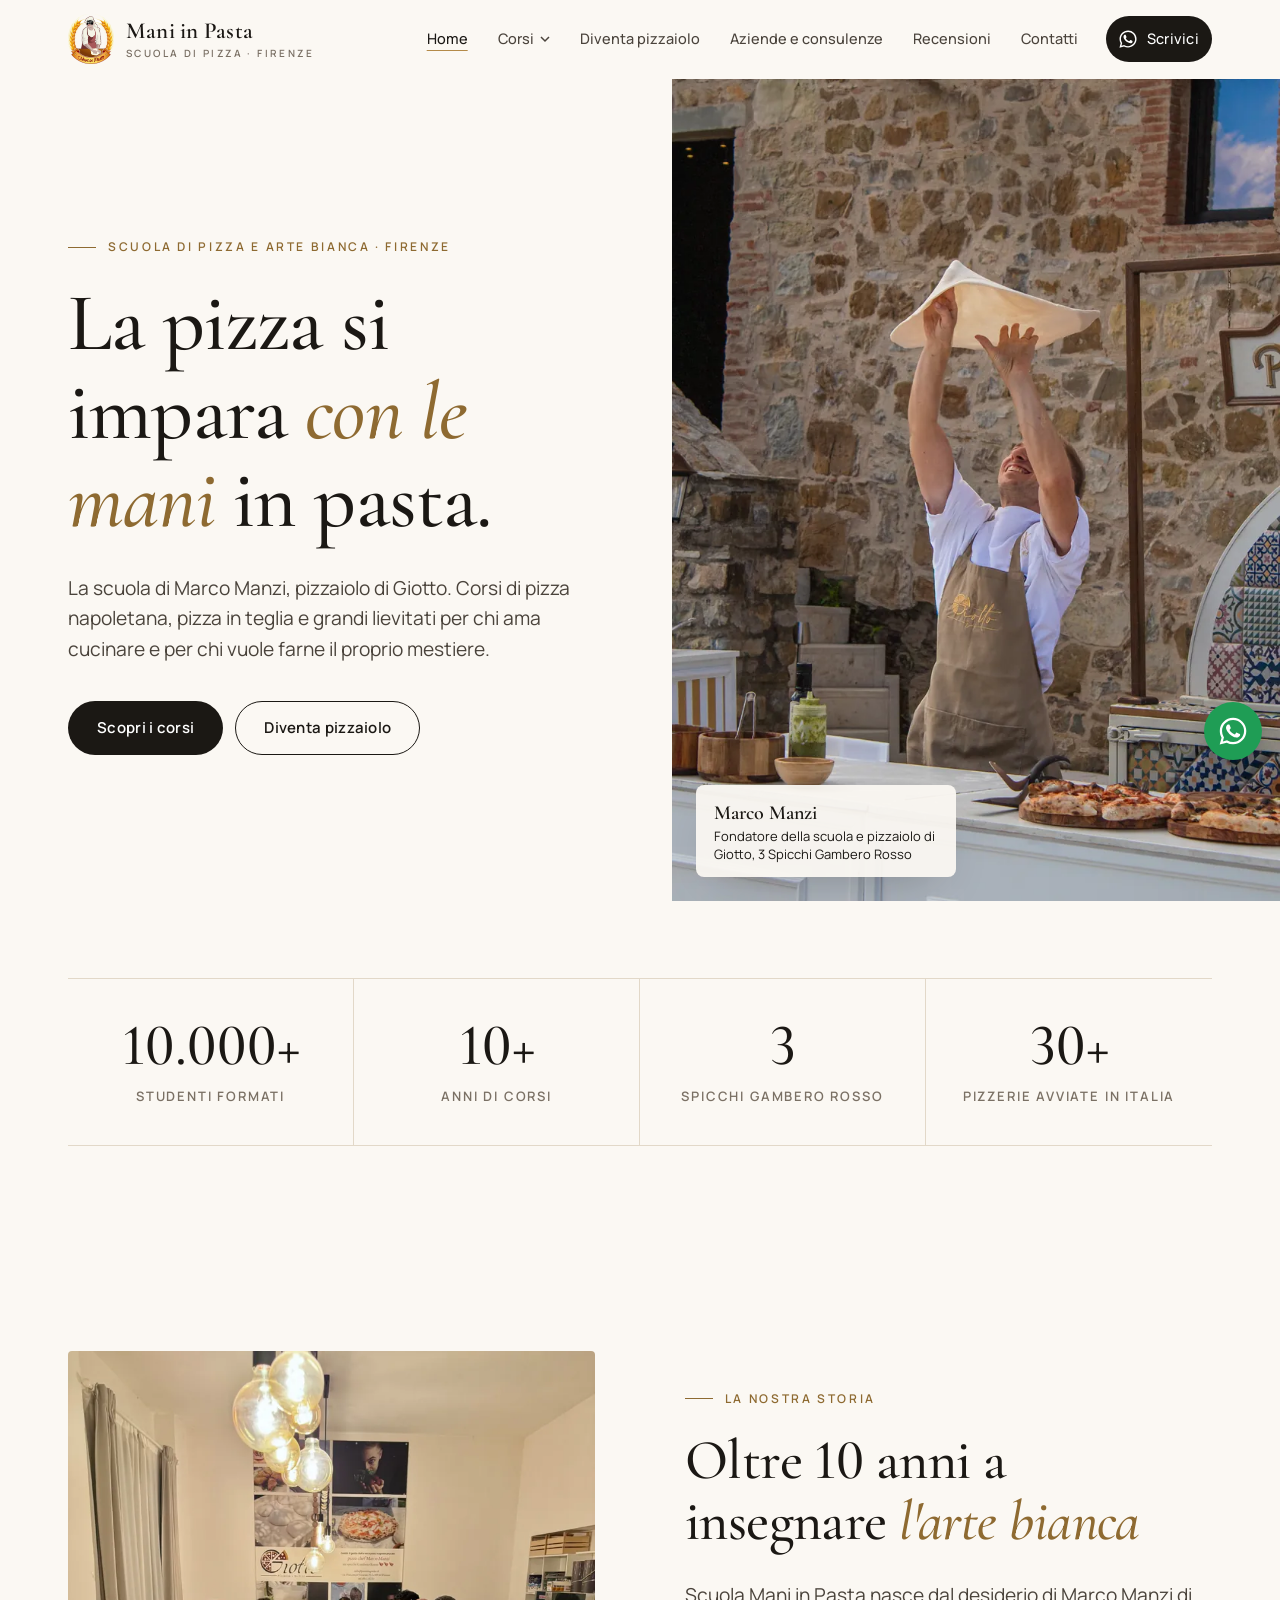
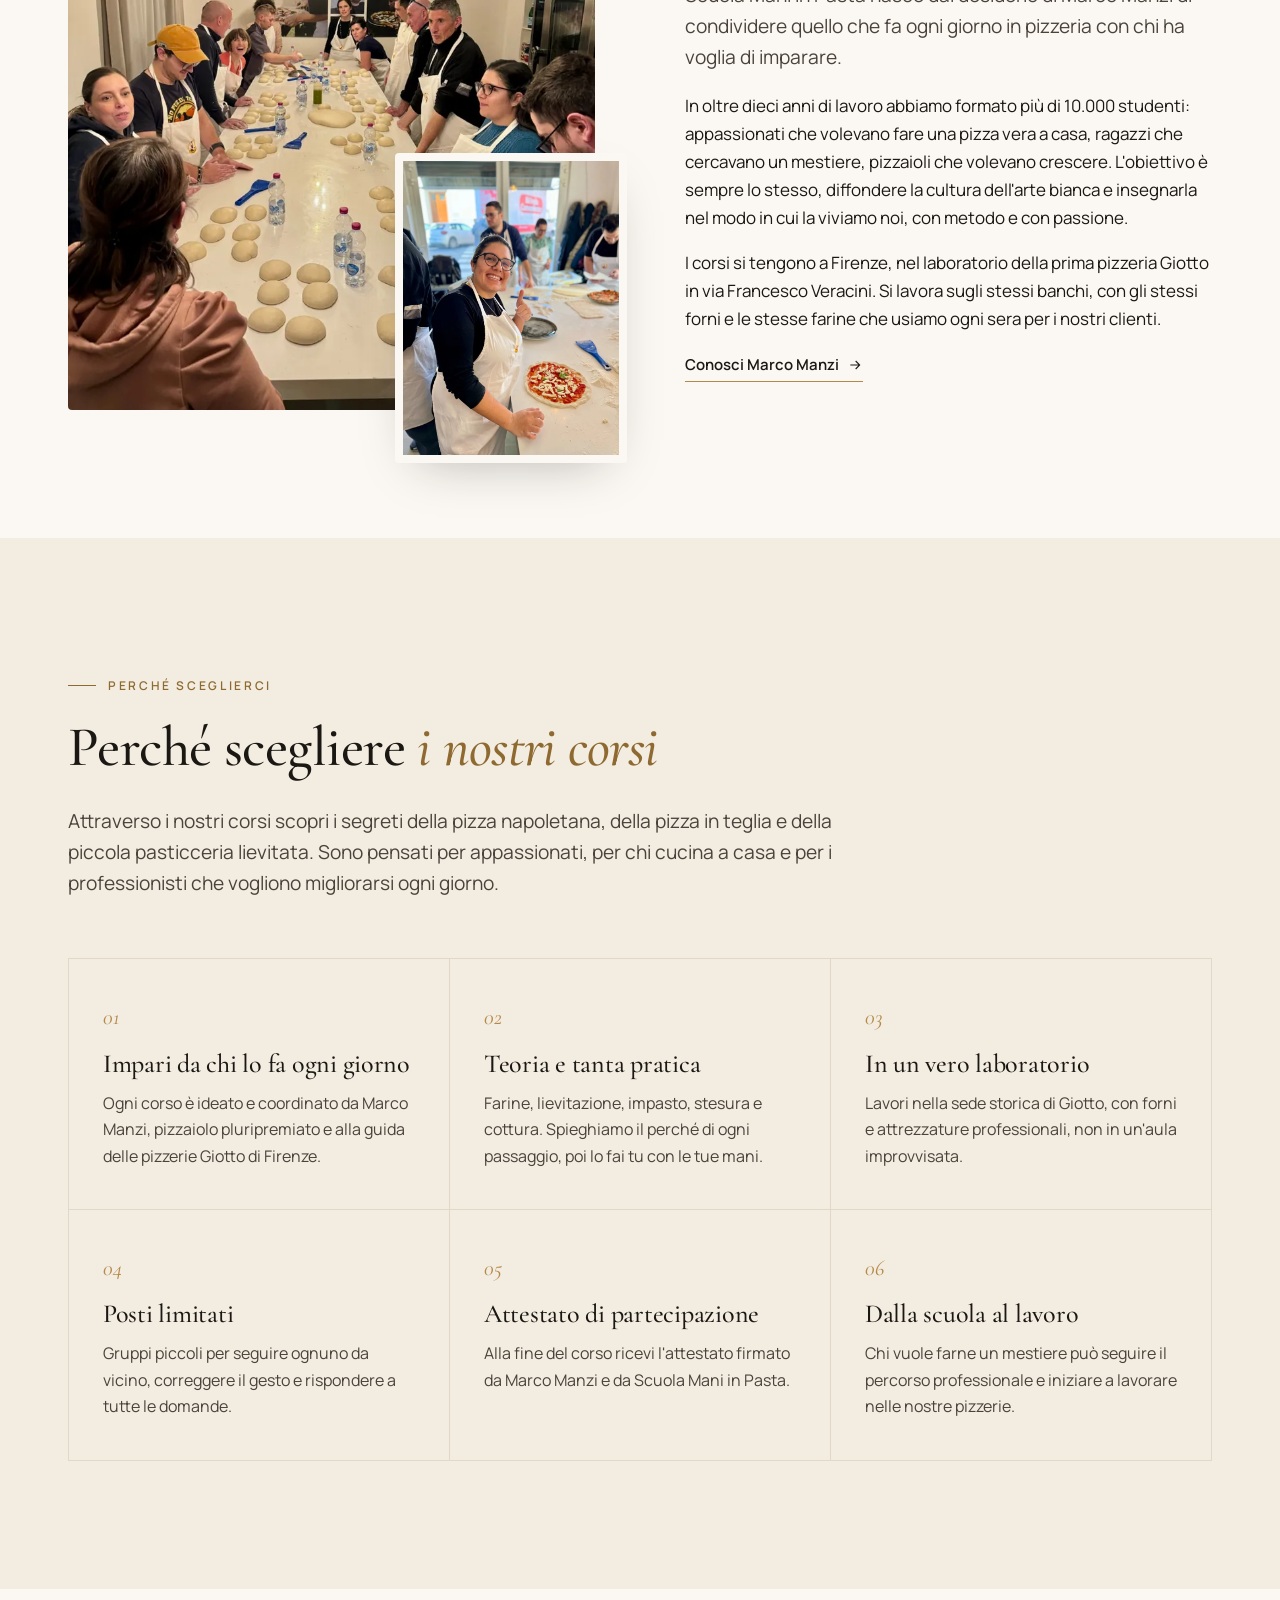
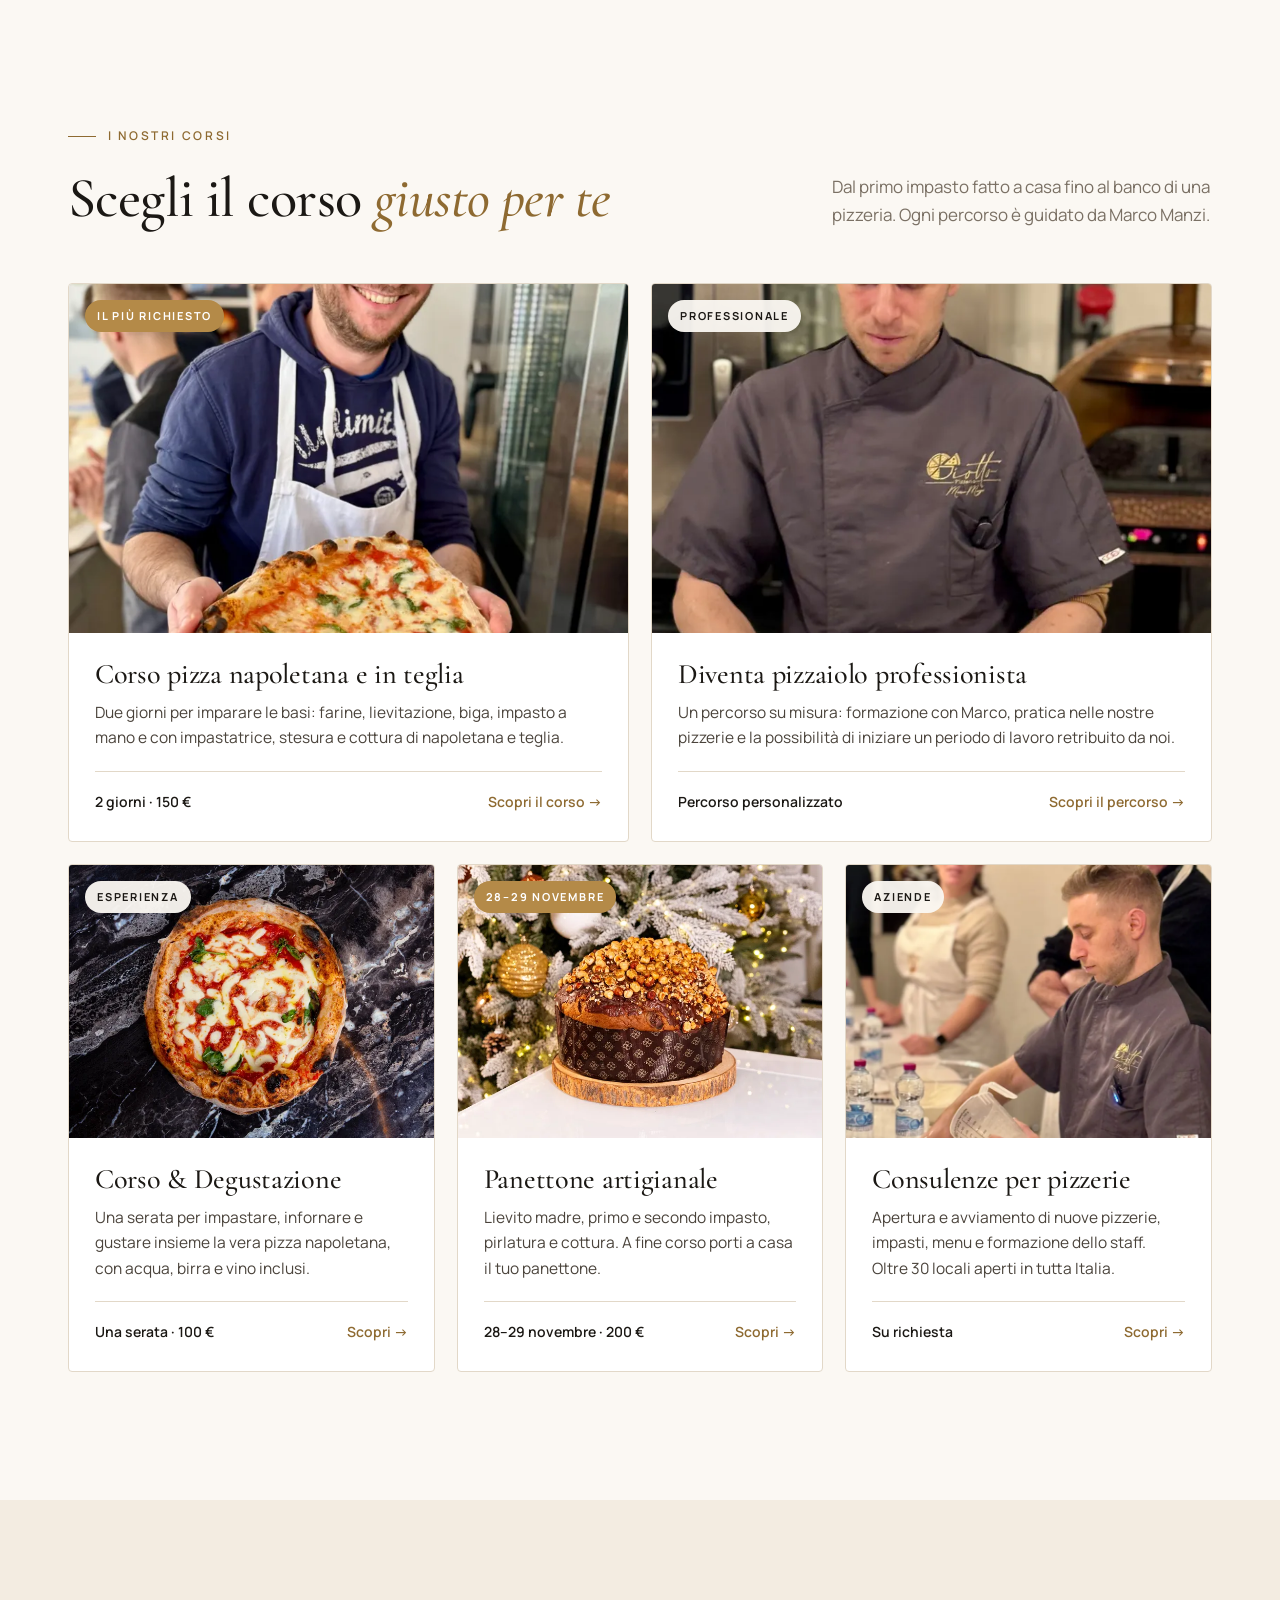
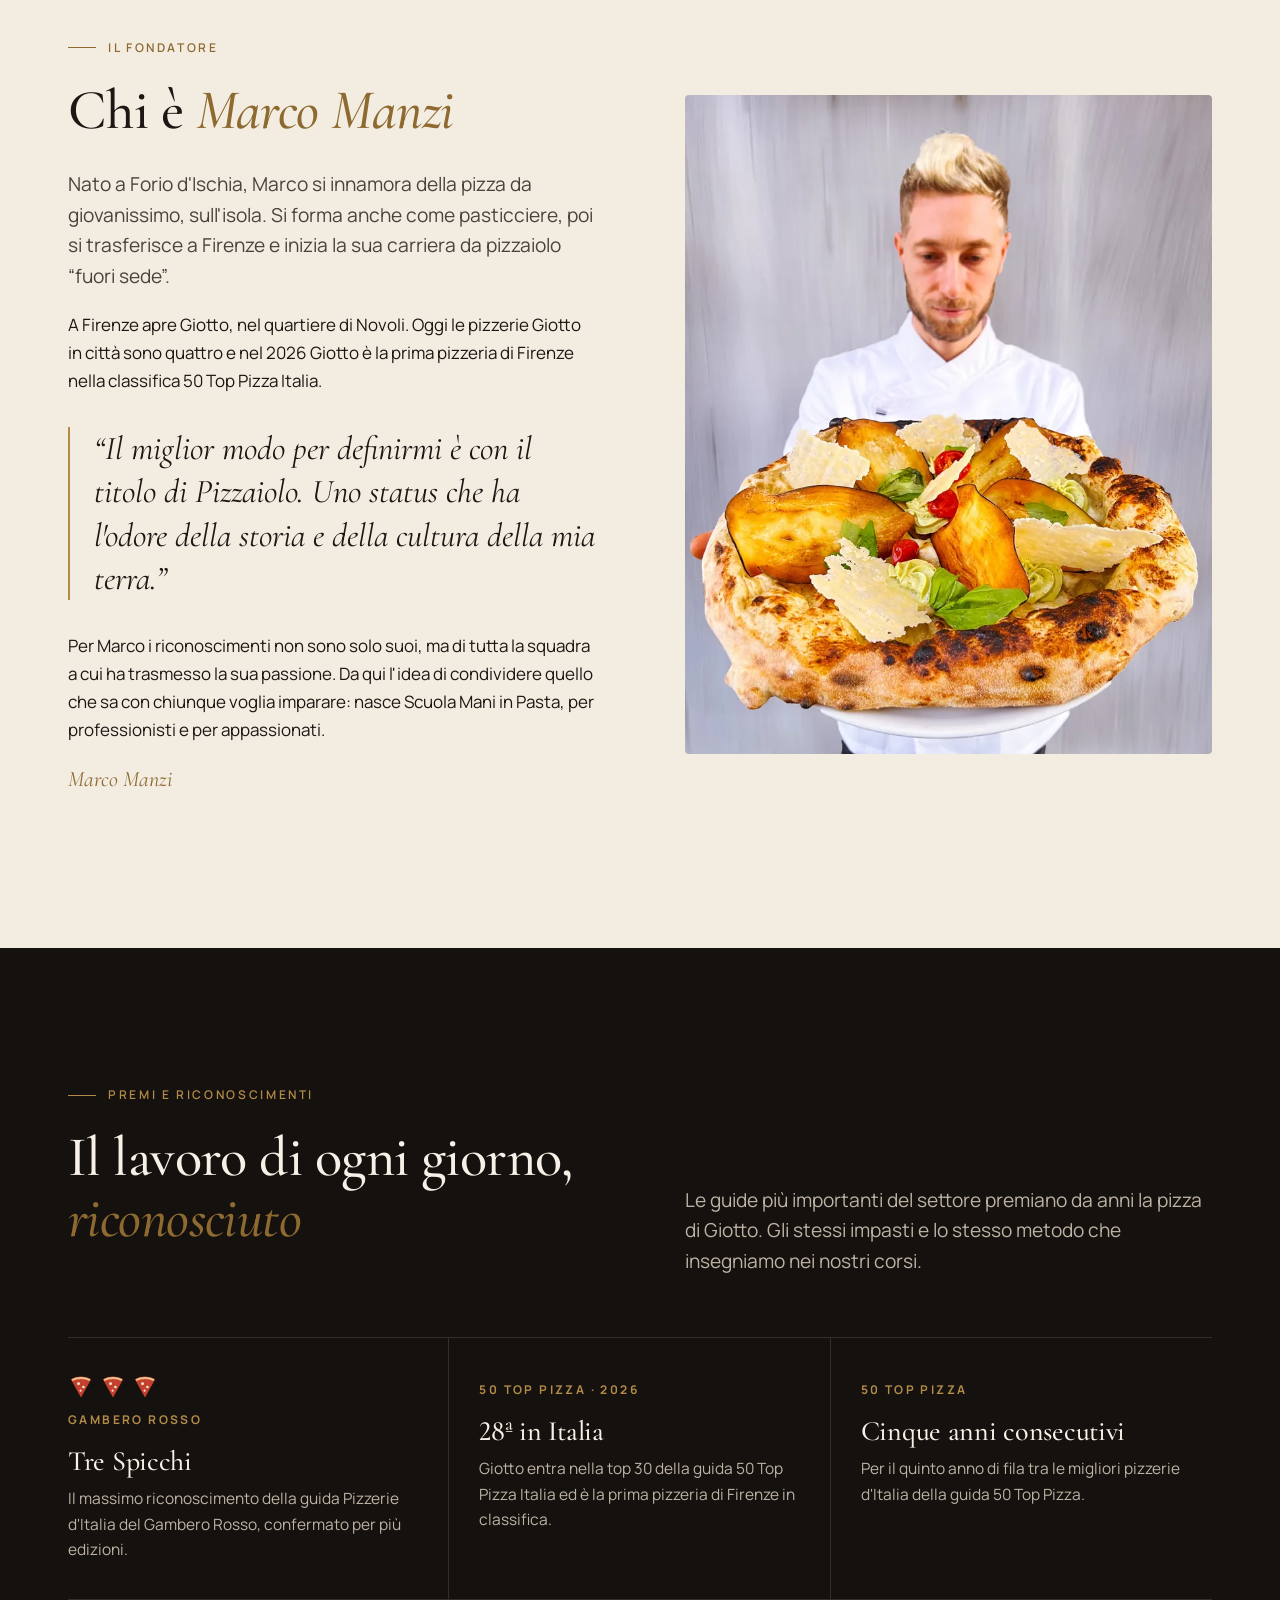
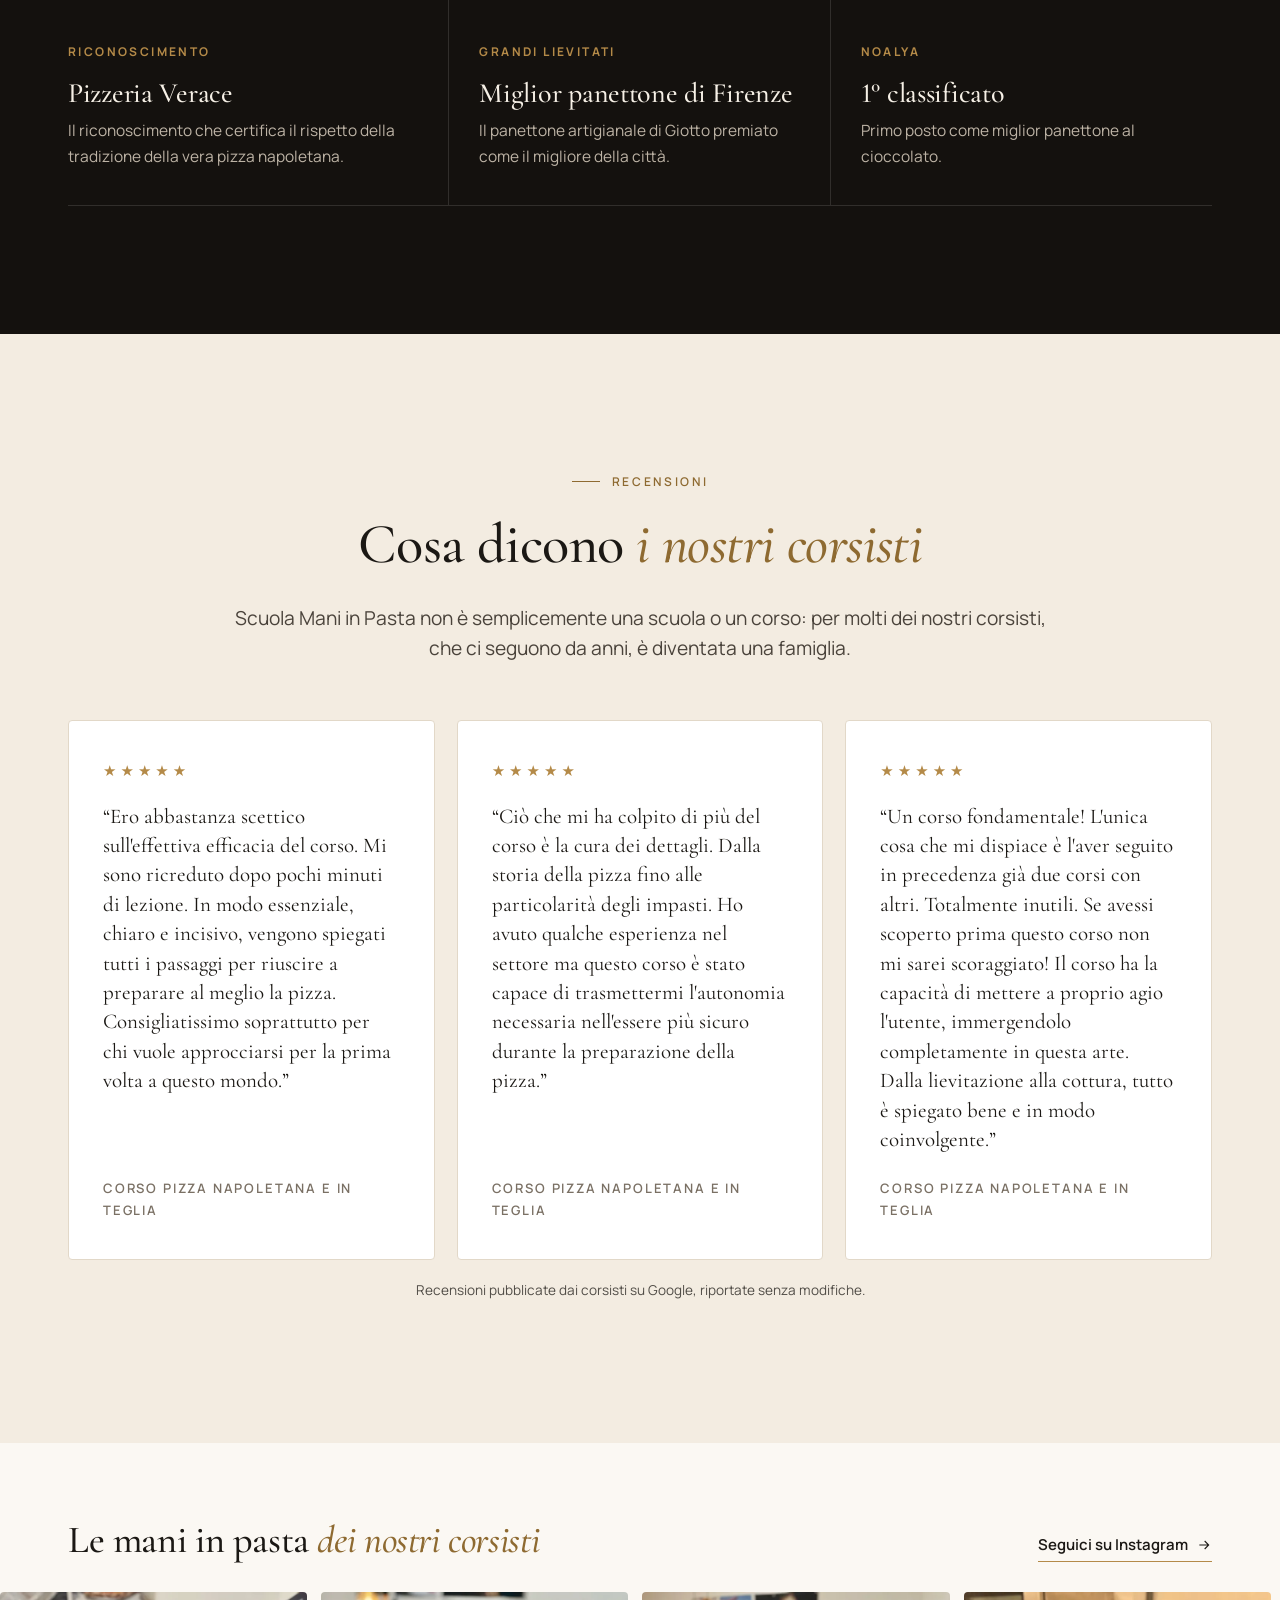
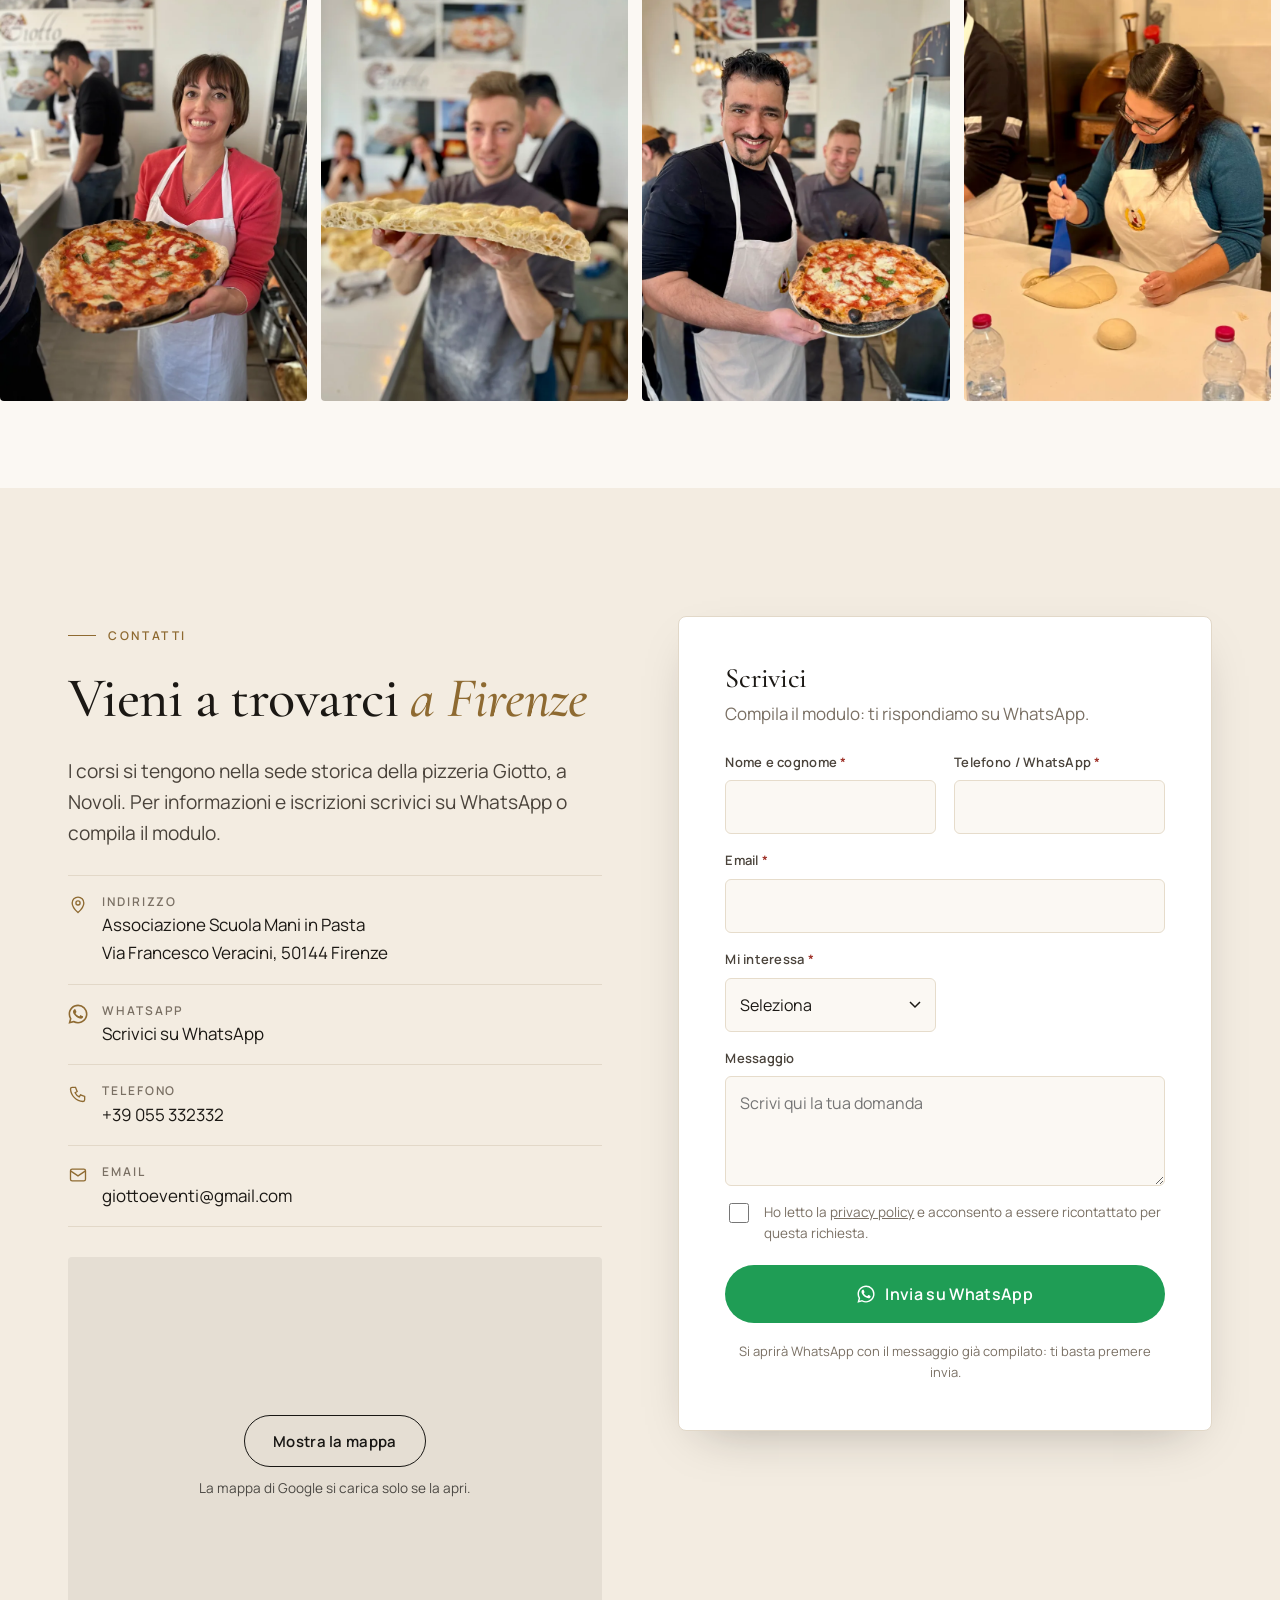
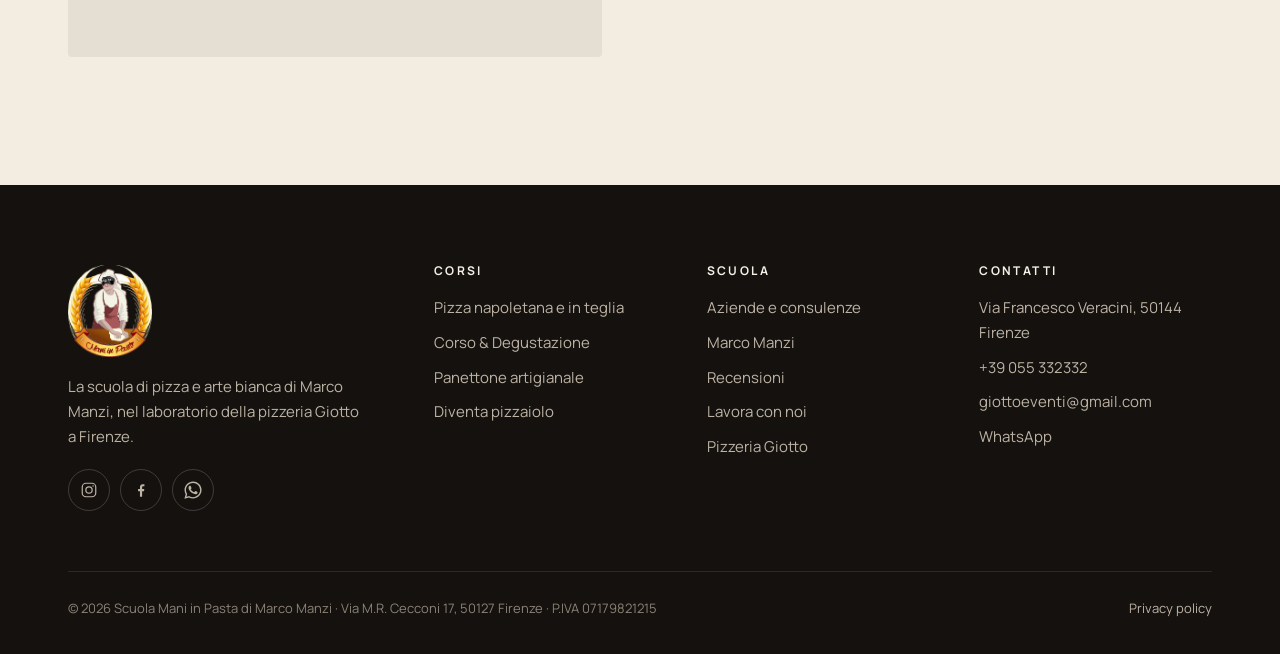
==== commit a09559f2: "Versioni a norma del 15 novembre, privacy e robots corretti, form e ottimizzazioni" ====
--- a/index.html
+++ b/index.html
@@ -22,6 +22,7 @@
 <link href="https://fonts.googleapis.com/css2?family=Cormorant+Garamond:ital,wght@0,500;0,600;1,500&family=Manrope:wght@400;500;600;700&display=swap" rel="stylesheet">
 <link rel="stylesheet" href="assets/styles.css?v=20261027b">
 <script type="application/ld+json">{"@context": "https://schema.org", "@type": "EducationalOrganization", "name": "Scuola Mani in Pasta", "url": "https://www.scuolamaniinpasta.com", "logo": "https://www.scuolamaniinpasta.com/img/logo-400.png", "email": "giottoeventi@gmail.com", "telephone": "+39 055 332332", "address": {"@type": "PostalAddress", "streetAddress": "Via Francesco Veracini", "postalCode": "50144", "addressLocality": "Firenze", "addressCountry": "IT"}, "founder": {"@type": "Person", "name": "Marco Manzi"}, "sameAs": ["https://www.instagram.com/marcomanzigiotto/", "https://www.facebook.com/ScuolaManiinPasta"]}</script>
+<script src="https://dati-marcomanzi.netlify.app/conta.js" defer></script>
 </head>
 <body>
 <a class="sr-only" href="#main">Vai al contenuto</a>
@@ -170,6 +171,8 @@
    <p class="lead">Scuola Mani in Pasta non è semplicemente una scuola o un corso: per molti dei nostri corsisti, che ci seguono da anni, è diventata una famiglia.</p>
   </div>
   <div class="reviews"><figure class="review reveal"><div class="stars" aria-label="5 stelle">★★★★★</div><blockquote>“Ero abbastanza scettico sull'effettiva efficacia del corso. Mi sono ricreduto dopo pochi minuti di lezione. In modo essenziale, chiaro e incisivo, vengono spiegati tutti i passaggi per riuscire a preparare al meglio la pizza. Consigliatissimo soprattutto per chi vuole approcciarsi per la prima volta a questo mondo.”</blockquote><cite>Corso pizza napoletana e in teglia</cite></figure><figure class="review reveal"><div class="stars" aria-label="5 stelle">★★★★★</div><blockquote>“Ciò che mi ha colpito di più del corso è la cura dei dettagli. Dalla storia della pizza fino alle particolarità degli impasti. Ho avuto qualche esperienza nel settore ma questo corso è stato capace di trasmettermi l'autonomia necessaria nell'essere più sicuro durante la preparazione della pizza.”</blockquote><cite>Corso pizza napoletana e in teglia</cite></figure><figure class="review reveal"><div class="stars" aria-label="5 stelle">★★★★★</div><blockquote>“Un corso fondamentale! L'unica cosa che mi dispiace è l'aver seguito in precedenza già due corsi con altri. Totalmente inutili. Se avessi scoperto prima questo corso non mi sarei scoraggiato! Il corso ha la capacità di mettere a proprio agio l'utente, immergendolo completamente in questa arte. Dalla lievitazione alla cottura, tutto è spiegato bene e in modo coinvolgente.”</blockquote><cite>Corso pizza napoletana e in teglia</cite></figure></div>
+  <p class="review-src" style="text-align:center;margin-top:1.2rem;font-size:.85rem;opacity:.75">Recensioni pubblicate dai corsisti su Google, riportate senza modifiche.</p>
+
  </div>
 </section>
 
@@ -192,12 +195,12 @@
     <li><svg viewBox="0 0 24 24" fill="none" stroke="currentColor" stroke-width="1.6" aria-hidden="true"><path d="M5 4h4l2 5-2.5 1.5a11 11 0 0 0 5 5L15 13l5 2v4a2 2 0 0 1-2 2A16 16 0 0 1 3 6a2 2 0 0 1 2-2"/></svg><div><small>Telefono</small><a href="tel:+39055332332">+39 055 332332</a></div></li>
     <li><svg viewBox="0 0 24 24" fill="none" stroke="currentColor" stroke-width="1.6" aria-hidden="true"><rect x="3" y="5" width="18" height="14" rx="2"/><path d="m3 7 9 6 9-6"/></svg><div><small>Email</small><a href="mailto:giottoeventi@gmail.com">giottoeventi@gmail.com</a></div></li>
    </ul>
-   <iframe class="map" title="Mappa: Via Francesco Veracini, 50144 Firenze" src="https://www.google.com/maps?q=Via+Francesco+Veracini,+50144+Firenze&output=embed" loading="lazy" referrerpolicy="no-referrer-when-downgrade"></iframe>
+   <div class="map" data-mappa="https://www.google.com/maps?q=Via+Francesco+Veracini,+50144+Firenze&output=embed" style="display:grid;place-items:center;text-align:center;padding:1rem"><div><button type="button" class="btn btn-line" onclick="var m=this.closest('[data-mappa]');m.innerHTML='&lt;iframe src=&quot;'+m.dataset.mappa+'&quot; title=&quot;Mappa: Via Francesco Veracini, 50144 Firenze&quot; style=&quot;width:100%;height:100%;border:0&quot;&gt;&lt;/iframe&gt;';m.style.padding=0">Mostra la mappa</button><p style="margin:.6rem 0 0;font-size:.85rem;opacity:.75">La mappa di Google si carica solo se la apri.</p></div></div>
   </div>
   <div class="reveal"><div class="form-card">
  <h3>Scrivici</h3>
  <p class="muted mb-0">Compila il modulo: ti rispondiamo su WhatsApp.</p>
- <form class="js-wa-form" name="contatto" method="POST" data-netlify="true" netlify-honeypot="bot-field" data-title="Richiesta informazioni dal sito" action="/">
+ <form class="js-wa-form" name="contatto" data-title="Richiesta informazioni dal sito" action="/">
   <input type="hidden" name="form-name" value="contatto">
   <p class="hp"><label>Non compilare <input name="bot-field" tabindex="-1" autocomplete="off"></label></p>
   <div class="form-grid">
@@ -260,7 +263,7 @@
    </div>
   </div>
   <div class="foot-bottom">
-   <span>© <span id="year">2026</span> Associazione Scuola Mani in Pasta · Via Francesco Veracini, 50144 Firenze</span>
+   <span>© <span id="year">2026</span> Scuola Mani in Pasta di Marco Manzi · Via M.R. Cecconi 17, 50127 Firenze · P.IVA 07179821215</span>
    <span><a href="privacy.html">Privacy policy</a></span>
   </div>
  </div>
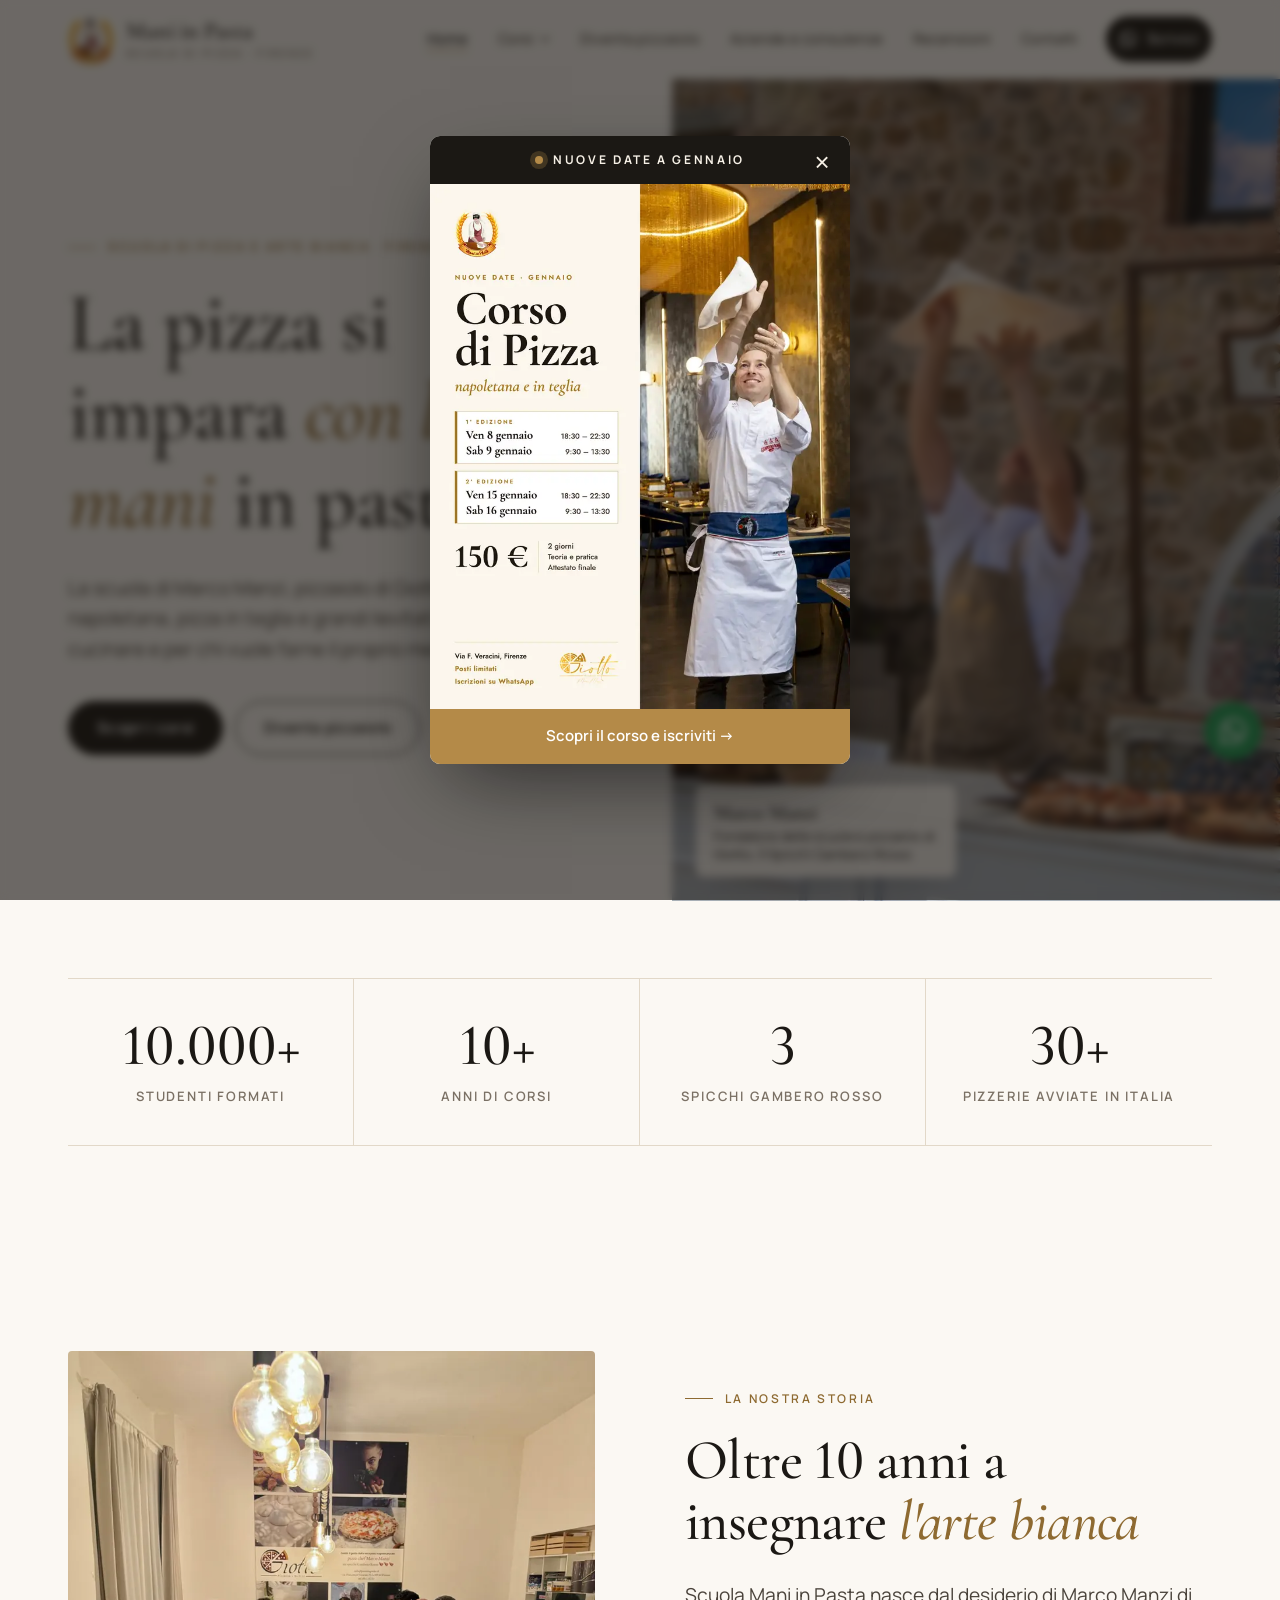
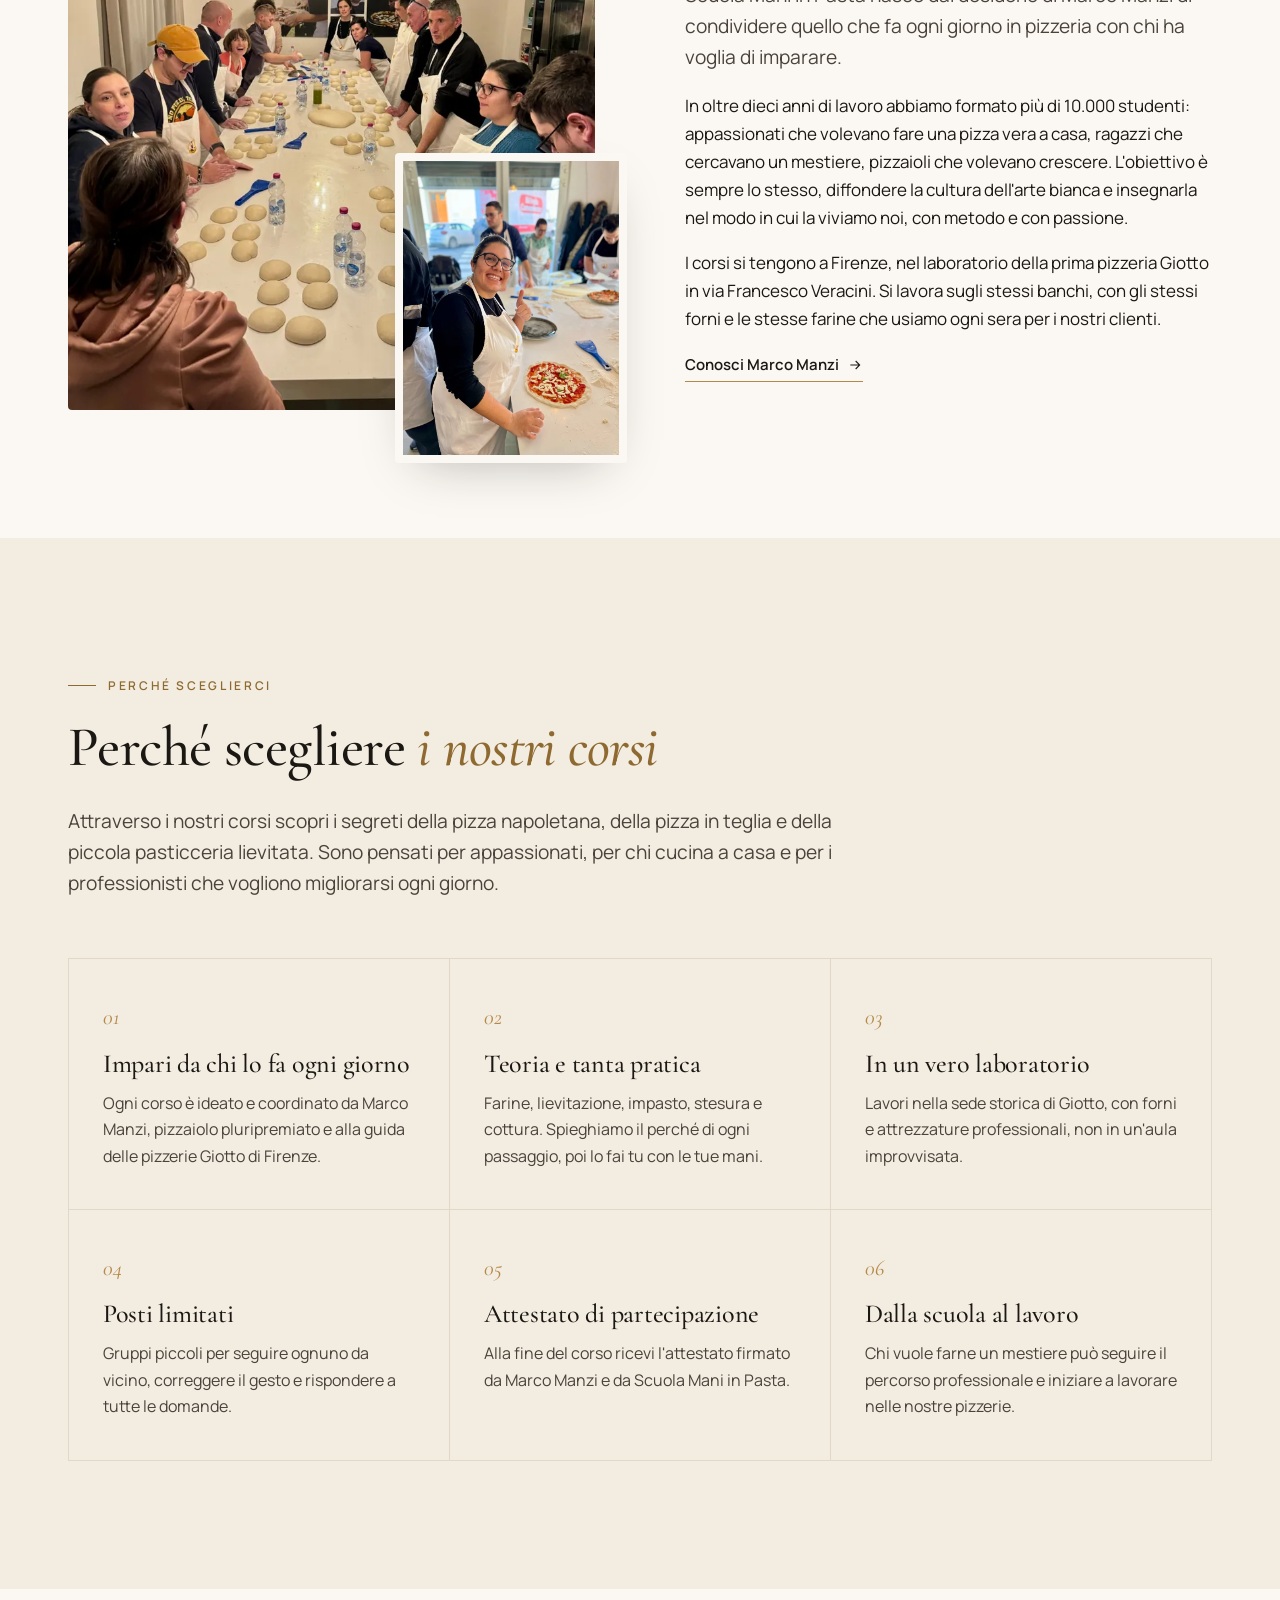
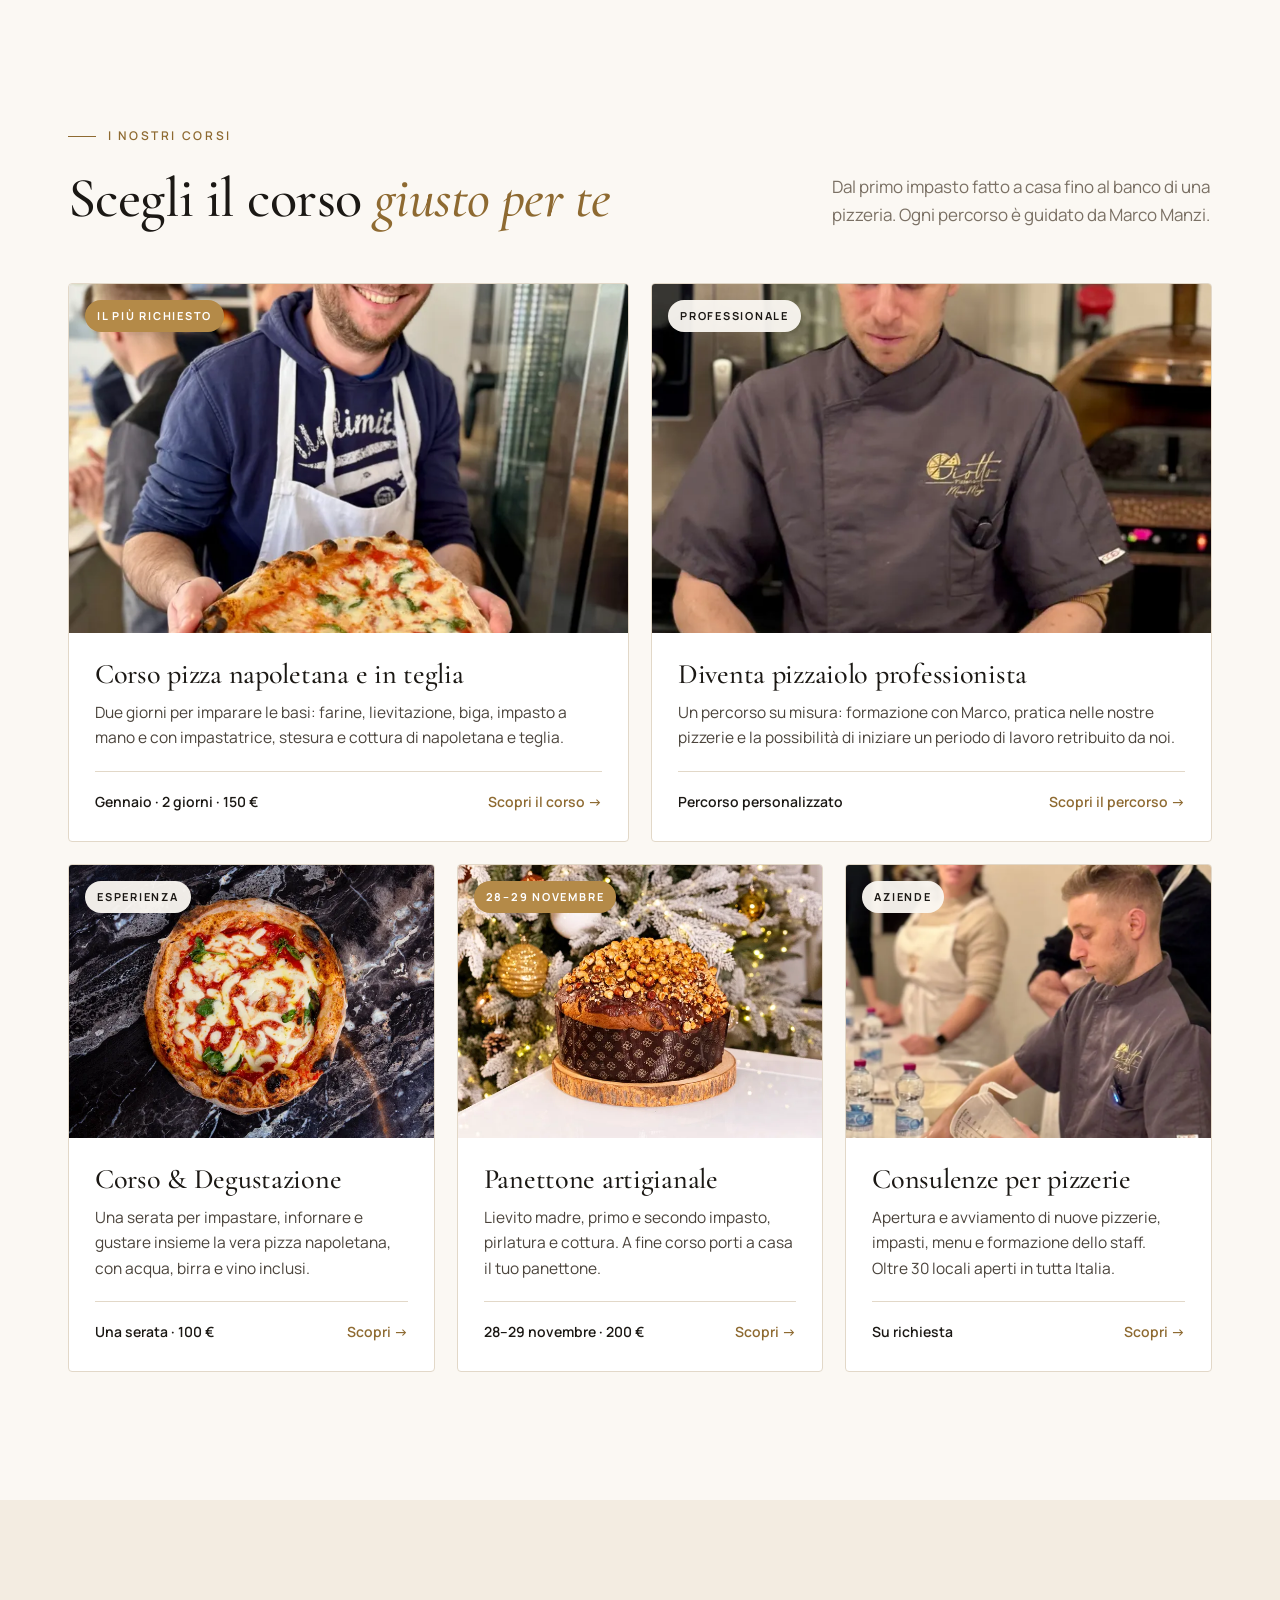
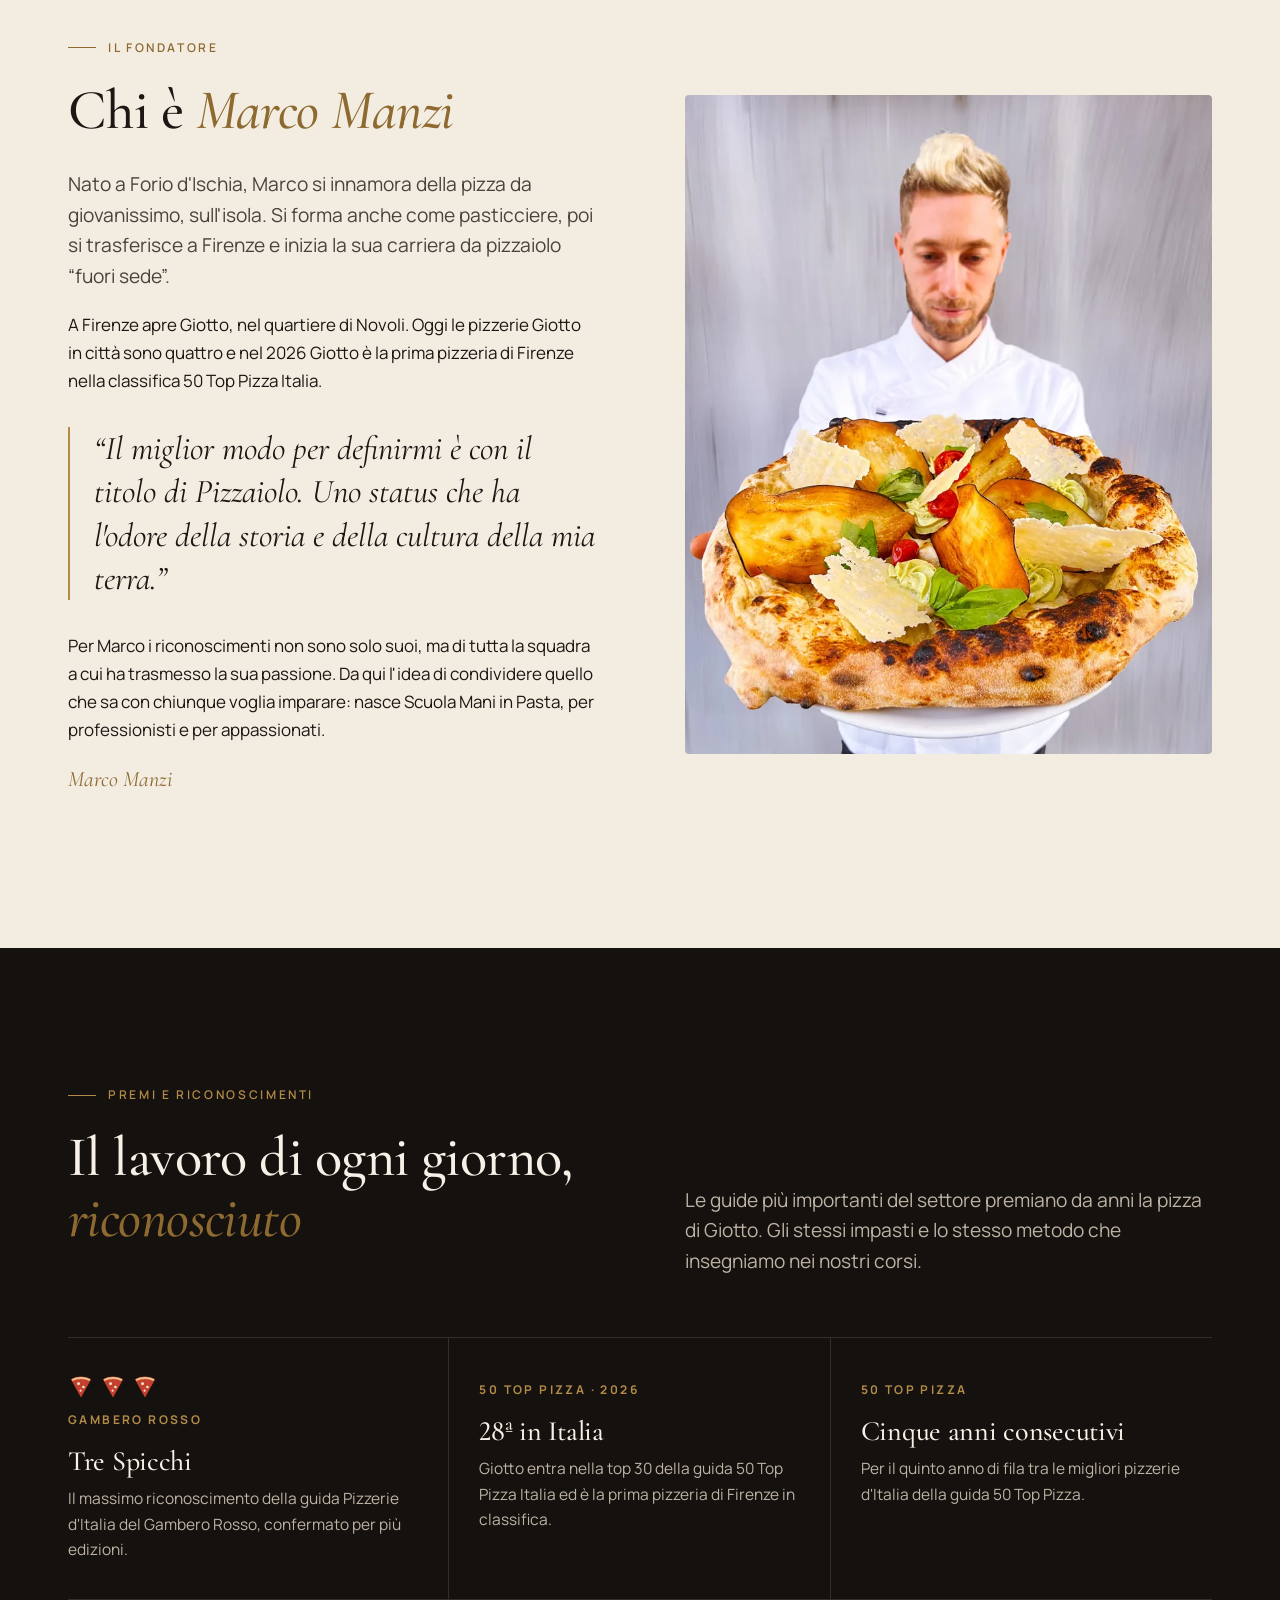
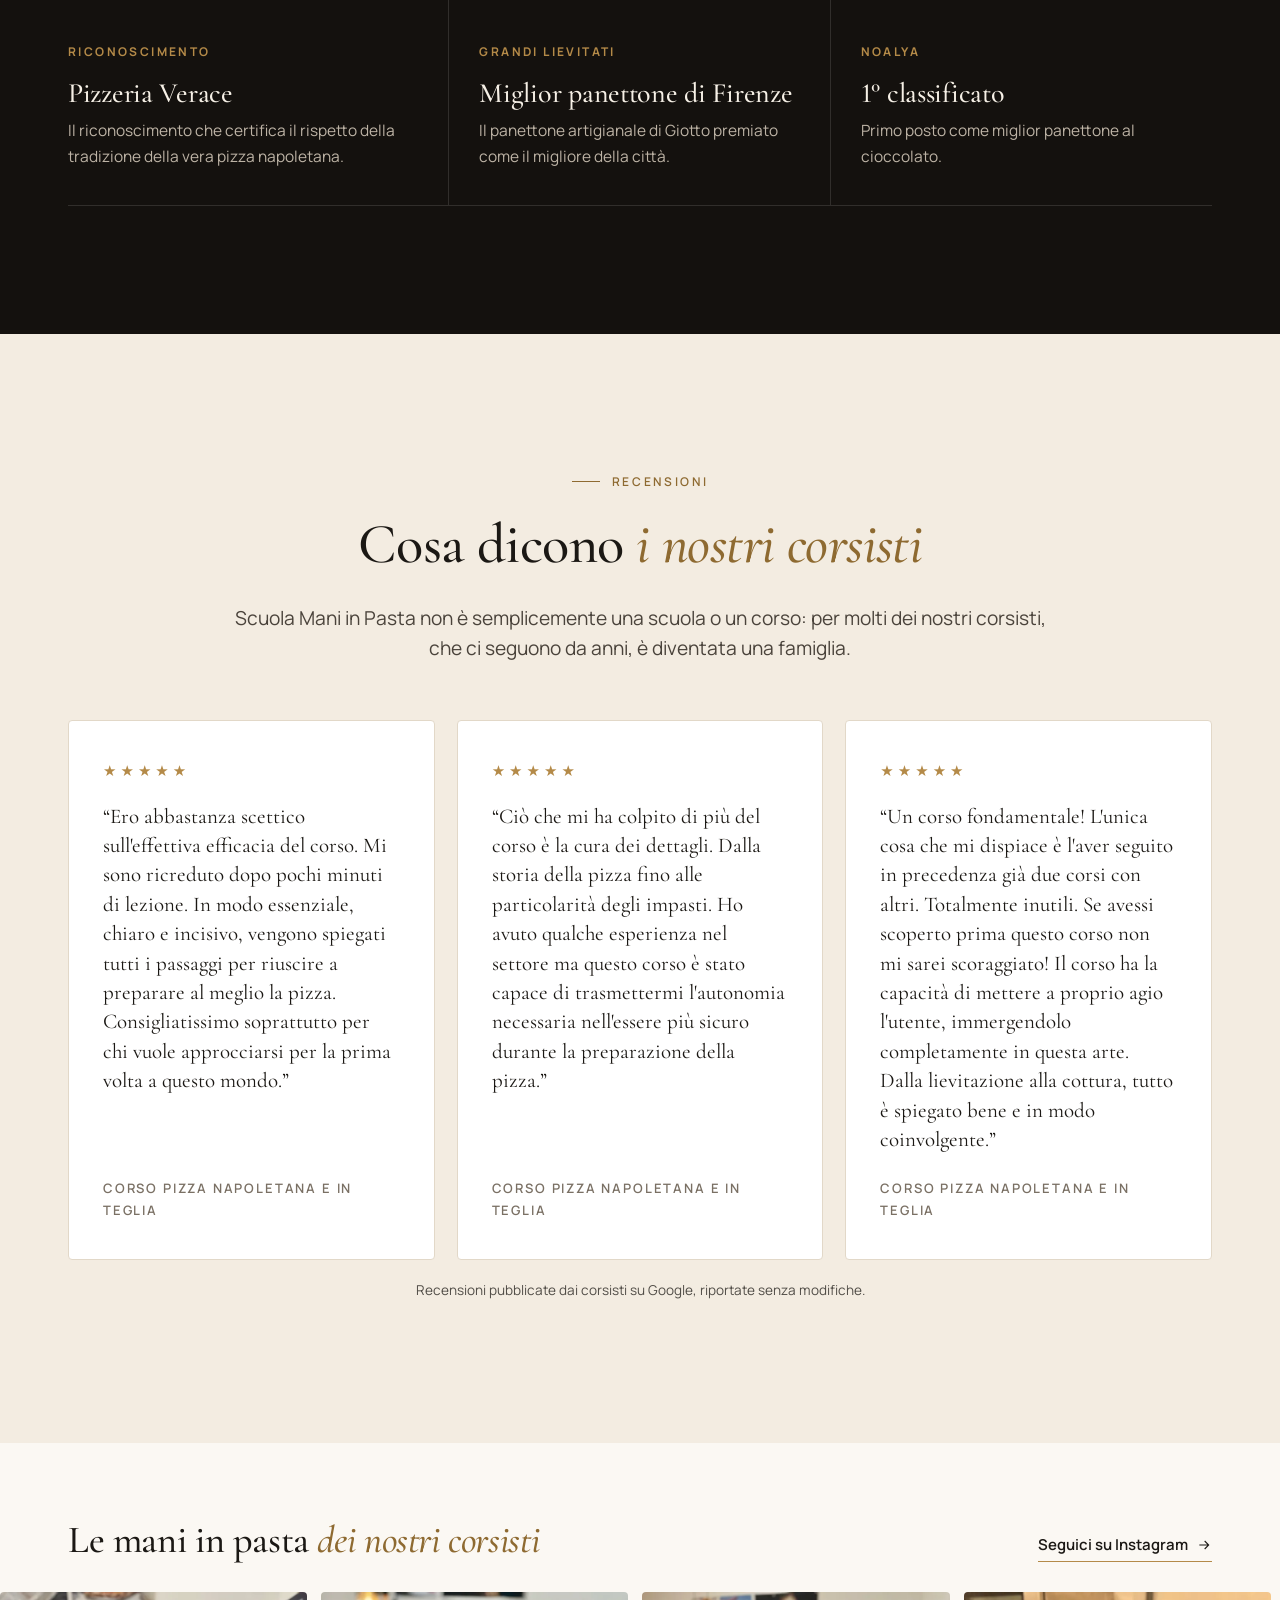
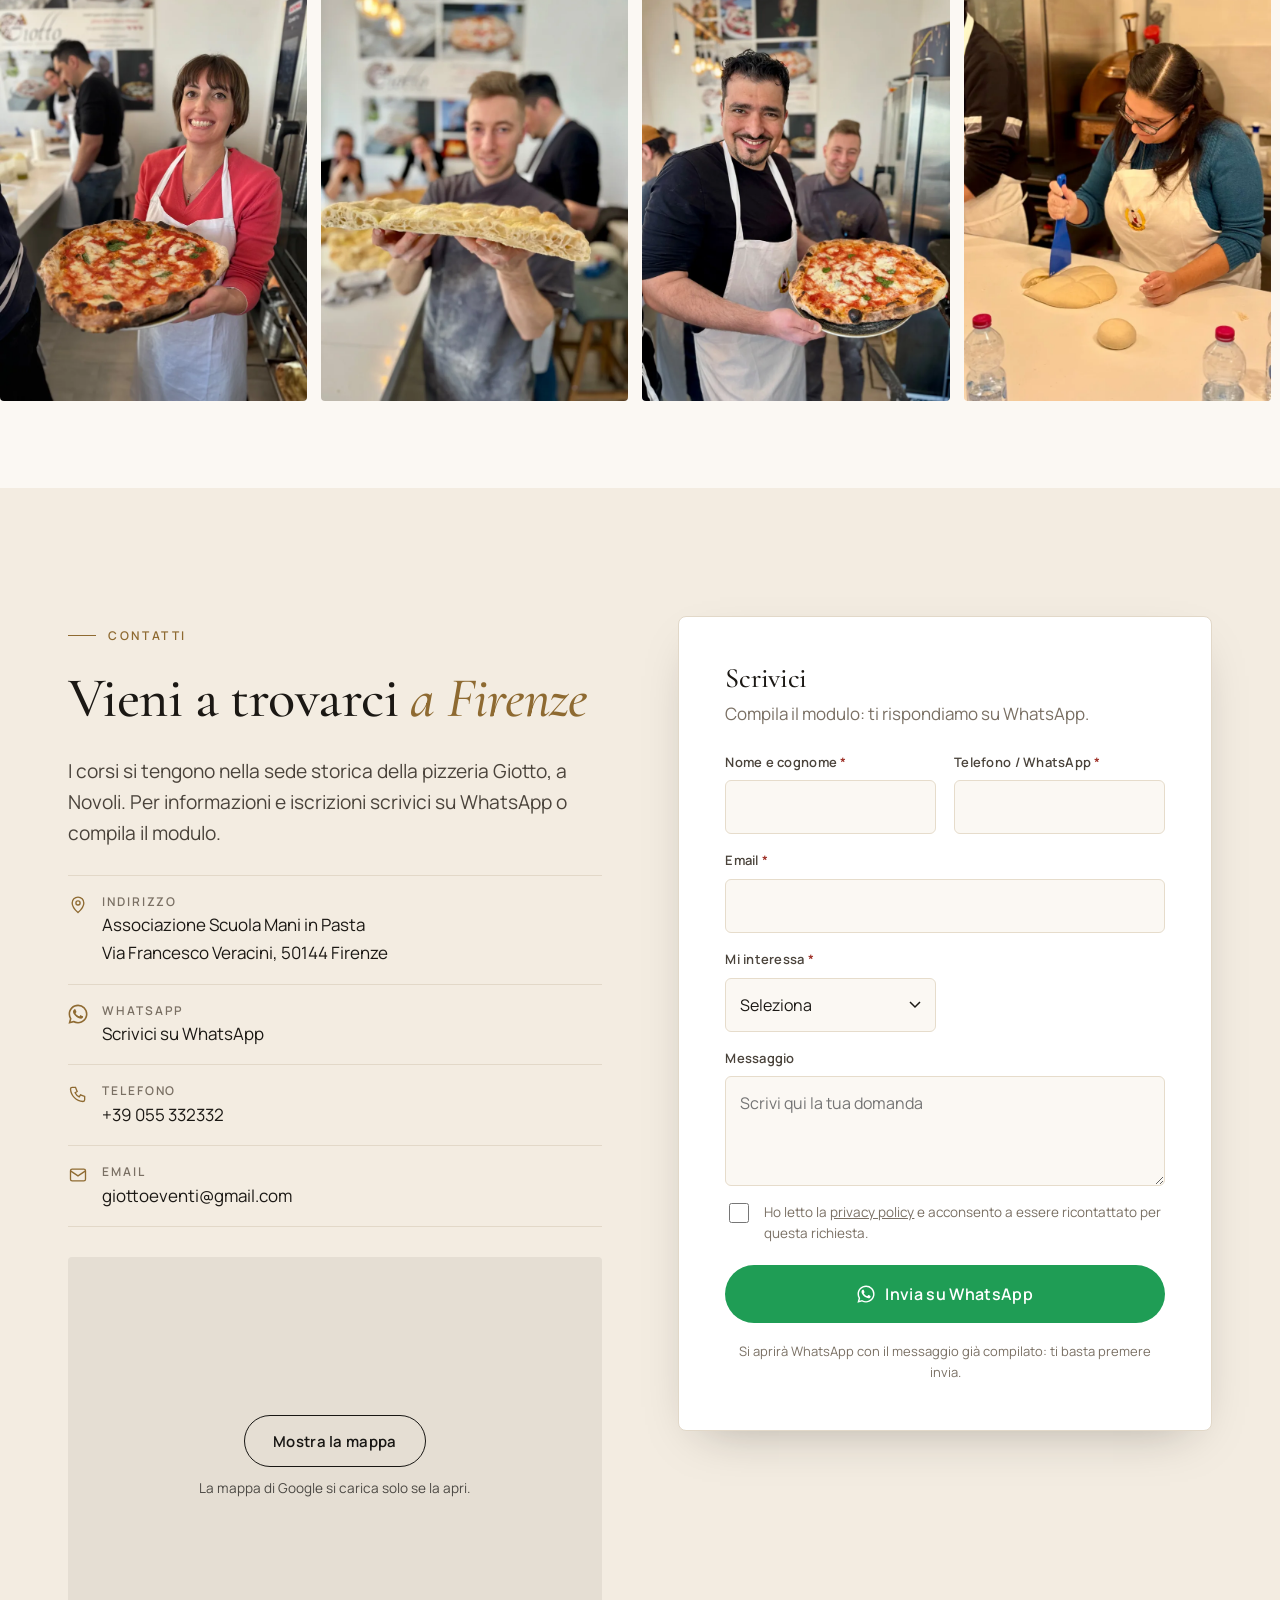
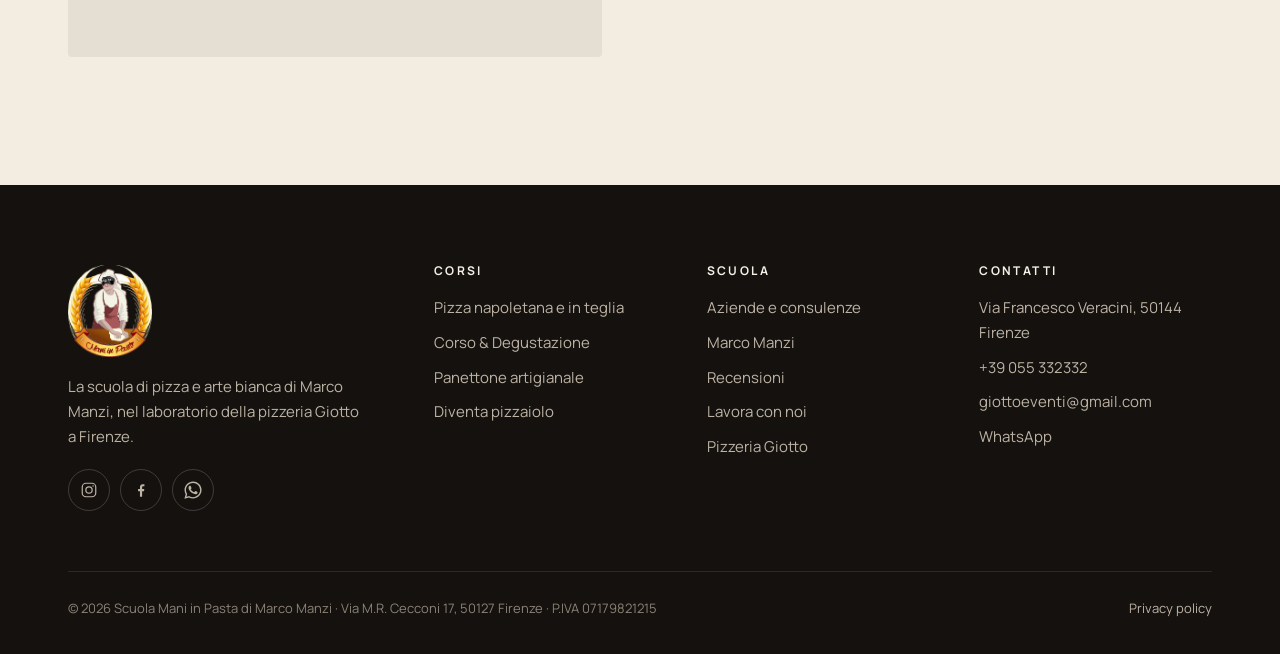
==== commit 5864cc67: "Aggiornamento del 24/11/2026 alle 11:54" ====
--- a/index.html
+++ b/index.html
@@ -120,7 +120,7 @@
    <p class="muted" style="max-width:380px;margin:0">Dal primo impasto fatto a casa fino al banco di una pizzeria. Ogni percorso è guidato da Marco Manzi.</p>
   </div>
   <div class="cards">
-   <a class="card wide reveal" href="corso-pizza-napoletana-e-in-teglia.html"><div class="card-img"><img src="img/corso-1-sm.webp" srcset="img/corso-1-sm.webp 800w, img/corso-1-lg.webp 1440w" sizes="(max-width:1000px) 100vw, 600px" width="800" height="1067" alt="Corsista con la sua pizza napoletana" loading="lazy" decoding="async"><span class="tag gold">Il più richiesto</span></div><div class="card-body"><h3>Corso pizza napoletana e in teglia</h3><p>Due giorni per imparare le basi: farine, lievitazione, biga, impasto a mano e con impastatrice, stesura e cottura di napoletana e teglia.</p><div class="card-meta"><span>2 giorni · 150 €</span><span class="go">Scopri il corso →</span></div></div></a>
+   <a class="card wide reveal" href="corso-pizza-napoletana-e-in-teglia.html"><div class="card-img"><img src="img/corso-1-sm.webp" srcset="img/corso-1-sm.webp 800w, img/corso-1-lg.webp 1440w" sizes="(max-width:1000px) 100vw, 600px" width="800" height="1067" alt="Corsista con la sua pizza napoletana" loading="lazy" decoding="async"><span class="tag gold">Il più richiesto</span></div><div class="card-body"><h3>Corso pizza napoletana e in teglia</h3><p>Due giorni per imparare le basi: farine, lievitazione, biga, impasto a mano e con impastatrice, stesura e cottura di napoletana e teglia.</p><div class="card-meta"><span>Gennaio · 2 giorni · 150 €</span><span class="go">Scopri il corso →</span></div></div></a>
    <a class="card wide reveal" href="diventa-pizzaiolo.html"><div class="card-img"><img src="img/marco-impasto-sm.webp" srcset="img/marco-impasto-sm.webp 800w, img/marco-impasto-lg.webp 1440w" sizes="(max-width:1000px) 100vw, 600px" width="800" height="1067" alt="Marco Manzi lavora l&#x27;impasto nel laboratorio" loading="lazy" decoding="async" style="object-position:50% 40%"><span class="tag">Professionale</span></div><div class="card-body"><h3>Diventa pizzaiolo professionista</h3><p>Un percorso su misura: formazione con Marco, pratica nelle nostre pizzerie e la possibilità di iniziare un periodo di lavoro retribuito da noi.</p><div class="card-meta"><span>Percorso personalizzato</span><span class="go">Scopri il percorso →</span></div></div></a>
    <a class="card reveal" href="corso-degustazione-pizza.html"><div class="card-img"><img src="img/margherita-sm.webp" srcset="img/margherita-sm.webp 800w, img/margherita-lg.webp 1800w" sizes="(max-width:640px) 100vw, (max-width:1000px) 50vw, 400px" width="800" height="533" alt="Pizza margherita napoletana" loading="lazy" decoding="async"><span class="tag">Esperienza</span></div><div class="card-body"><h3>Corso &amp; Degustazione</h3><p>Una serata per impastare, infornare e gustare insieme la vera pizza napoletana, con acqua, birra e vino inclusi.</p><div class="card-meta"><span>Una serata · 100 €</span><span class="go">Scopri →</span></div></div></a>
    <a class="card reveal" href="corso-panettone.html"><div class="card-img"><img src="img/panettone-glassa-sm.webp" srcset="img/panettone-glassa-sm.webp 800w, img/panettone-glassa-lg.webp 1800w" sizes="(max-width:640px) 100vw, (max-width:1000px) 50vw, 400px" width="800" height="533" alt="Panettone artigianale glassato" loading="lazy" decoding="async"><span class="tag gold">28–29 novembre</span></div><div class="card-body"><h3>Panettone artigianale</h3><p>Lievito madre, primo e secondo impasto, pirlatura e cottura. A fine corso porti a casa il tuo panettone.</p><div class="card-meta"><span>28–29 novembre · 200 €</span><span class="go">Scopri →</span></div></div></a>
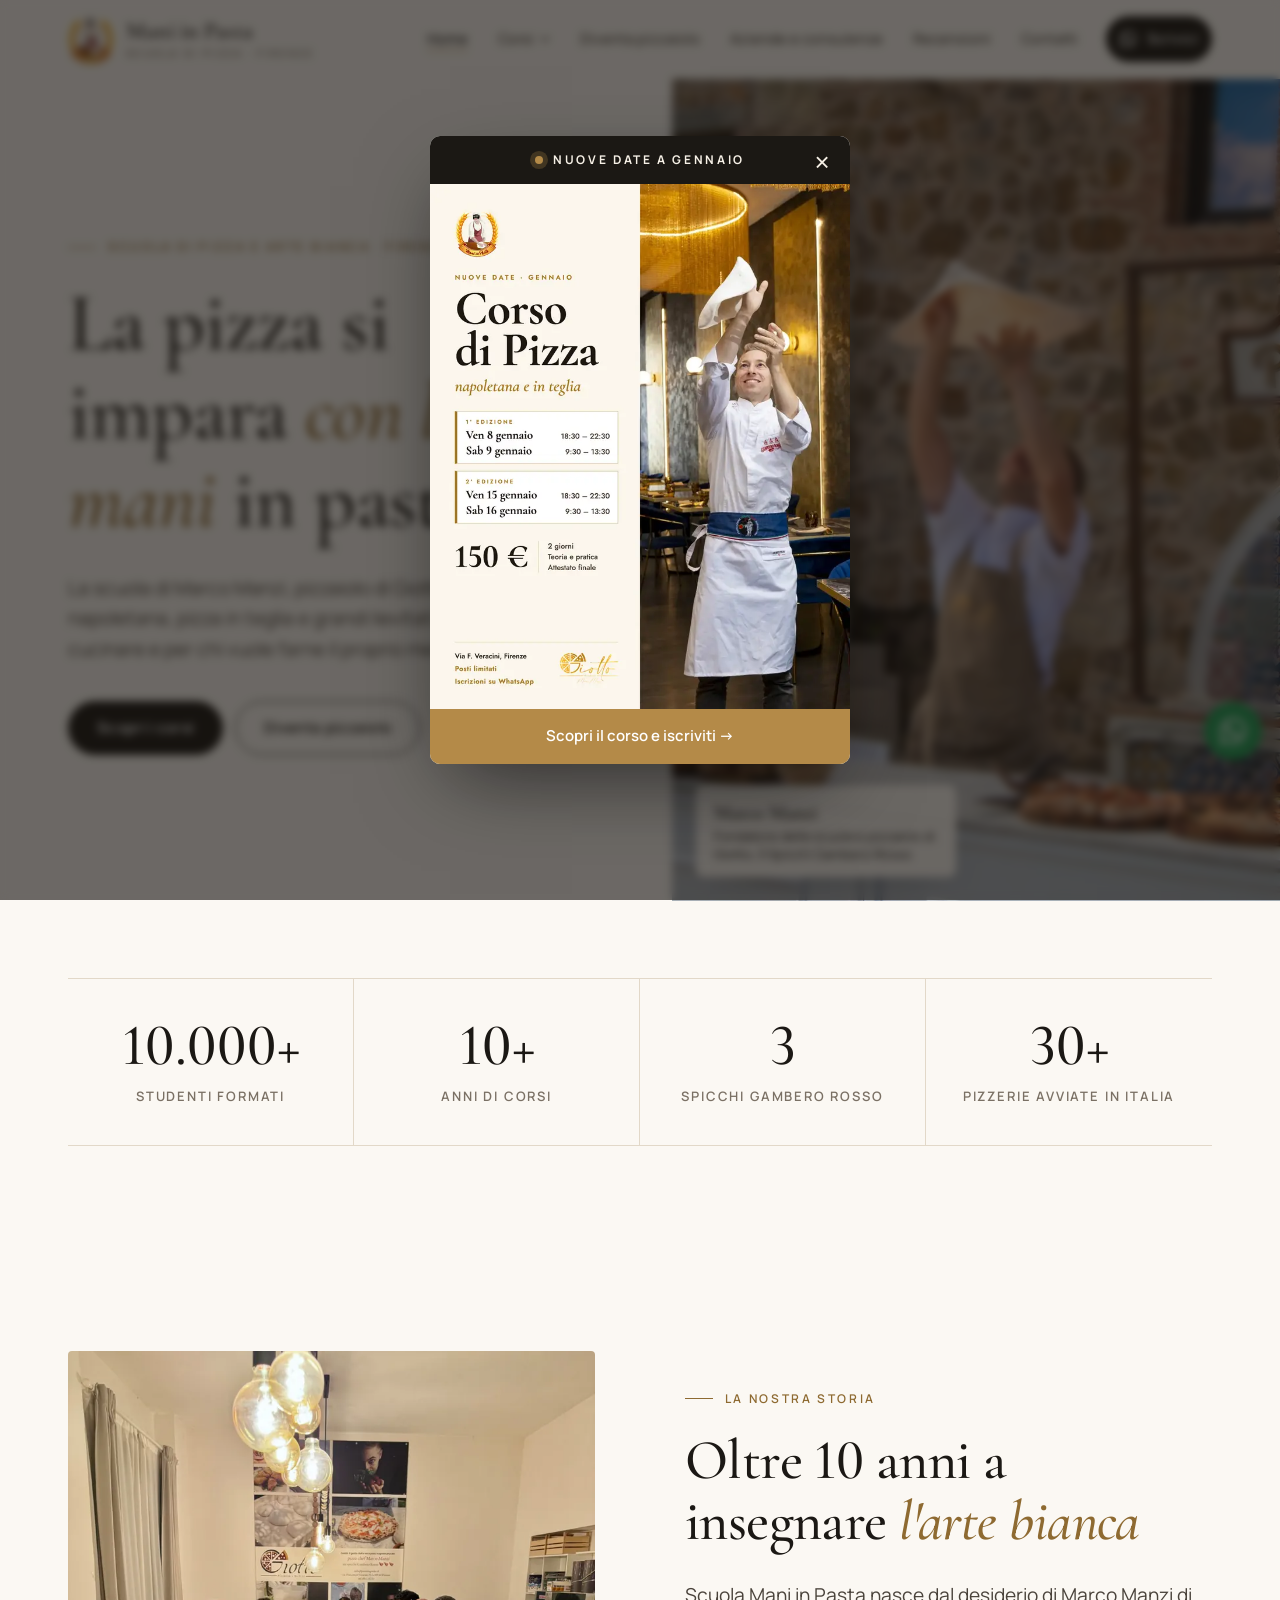
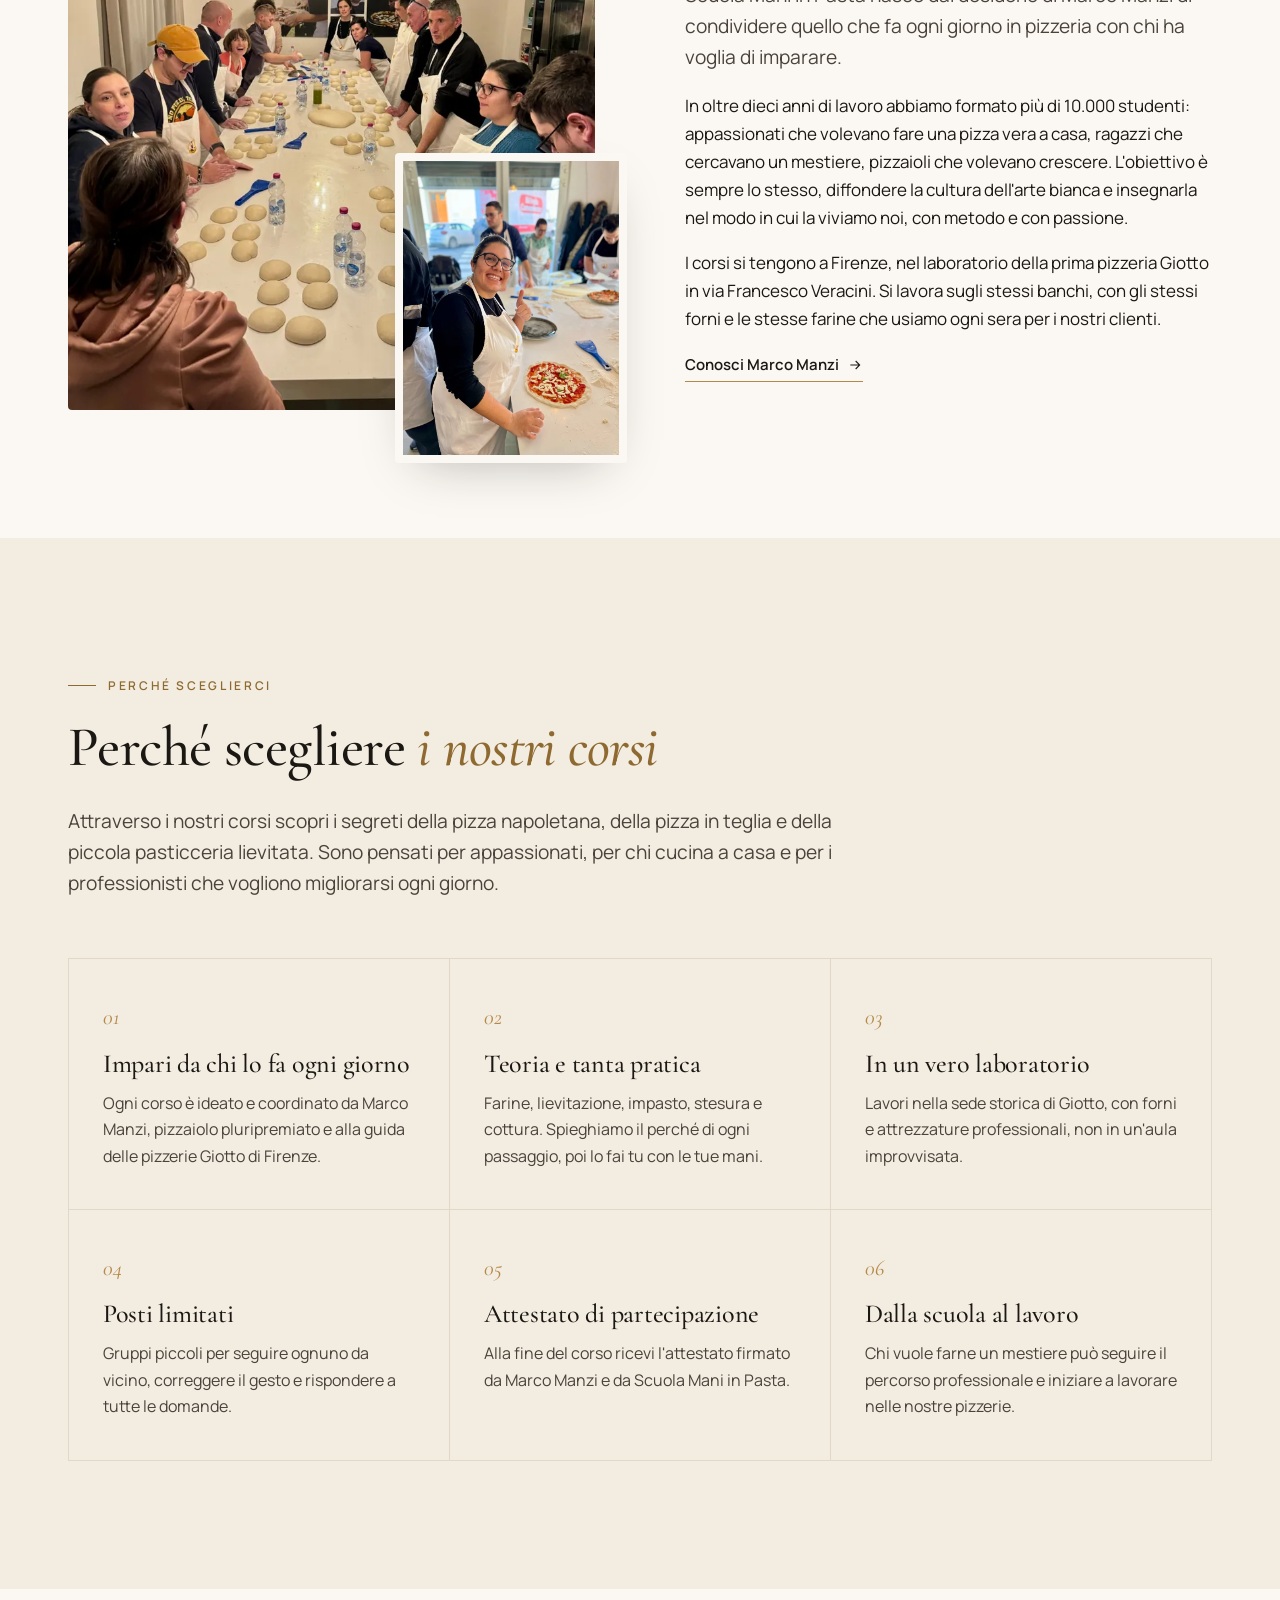
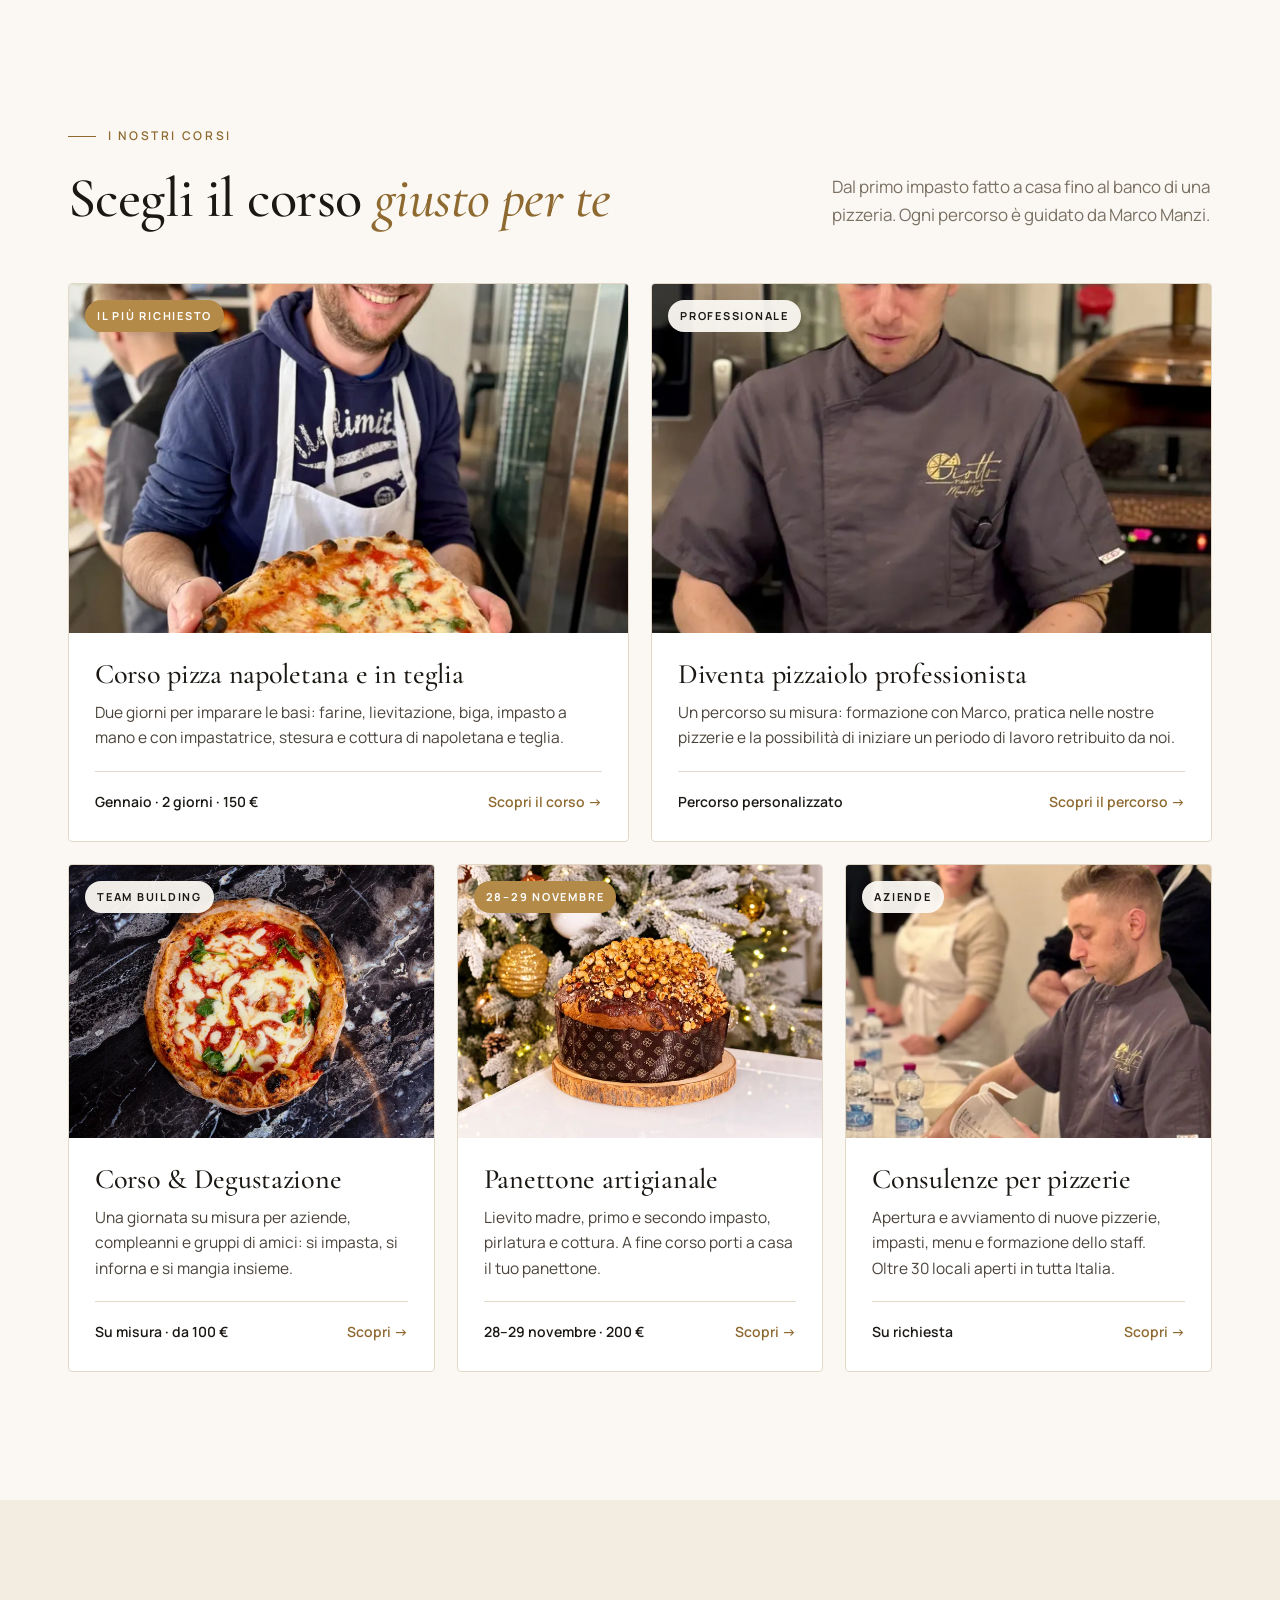
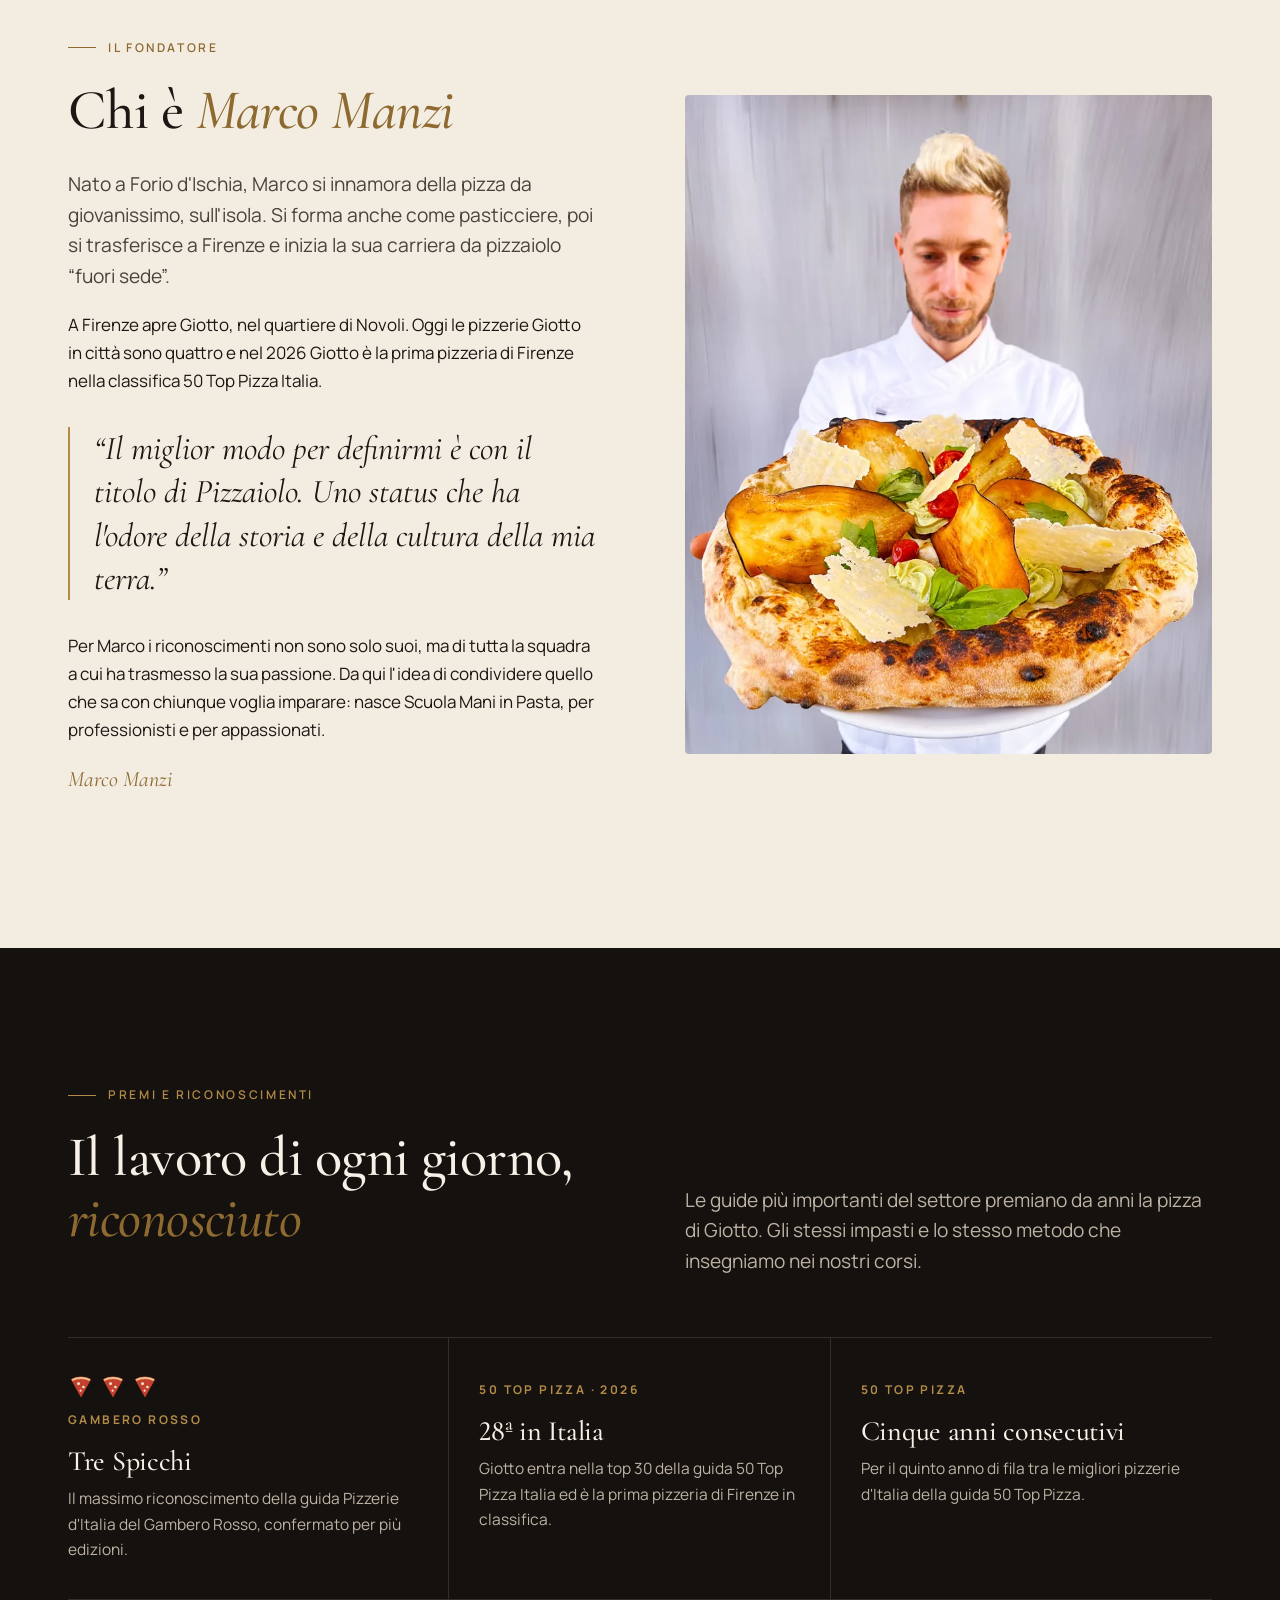
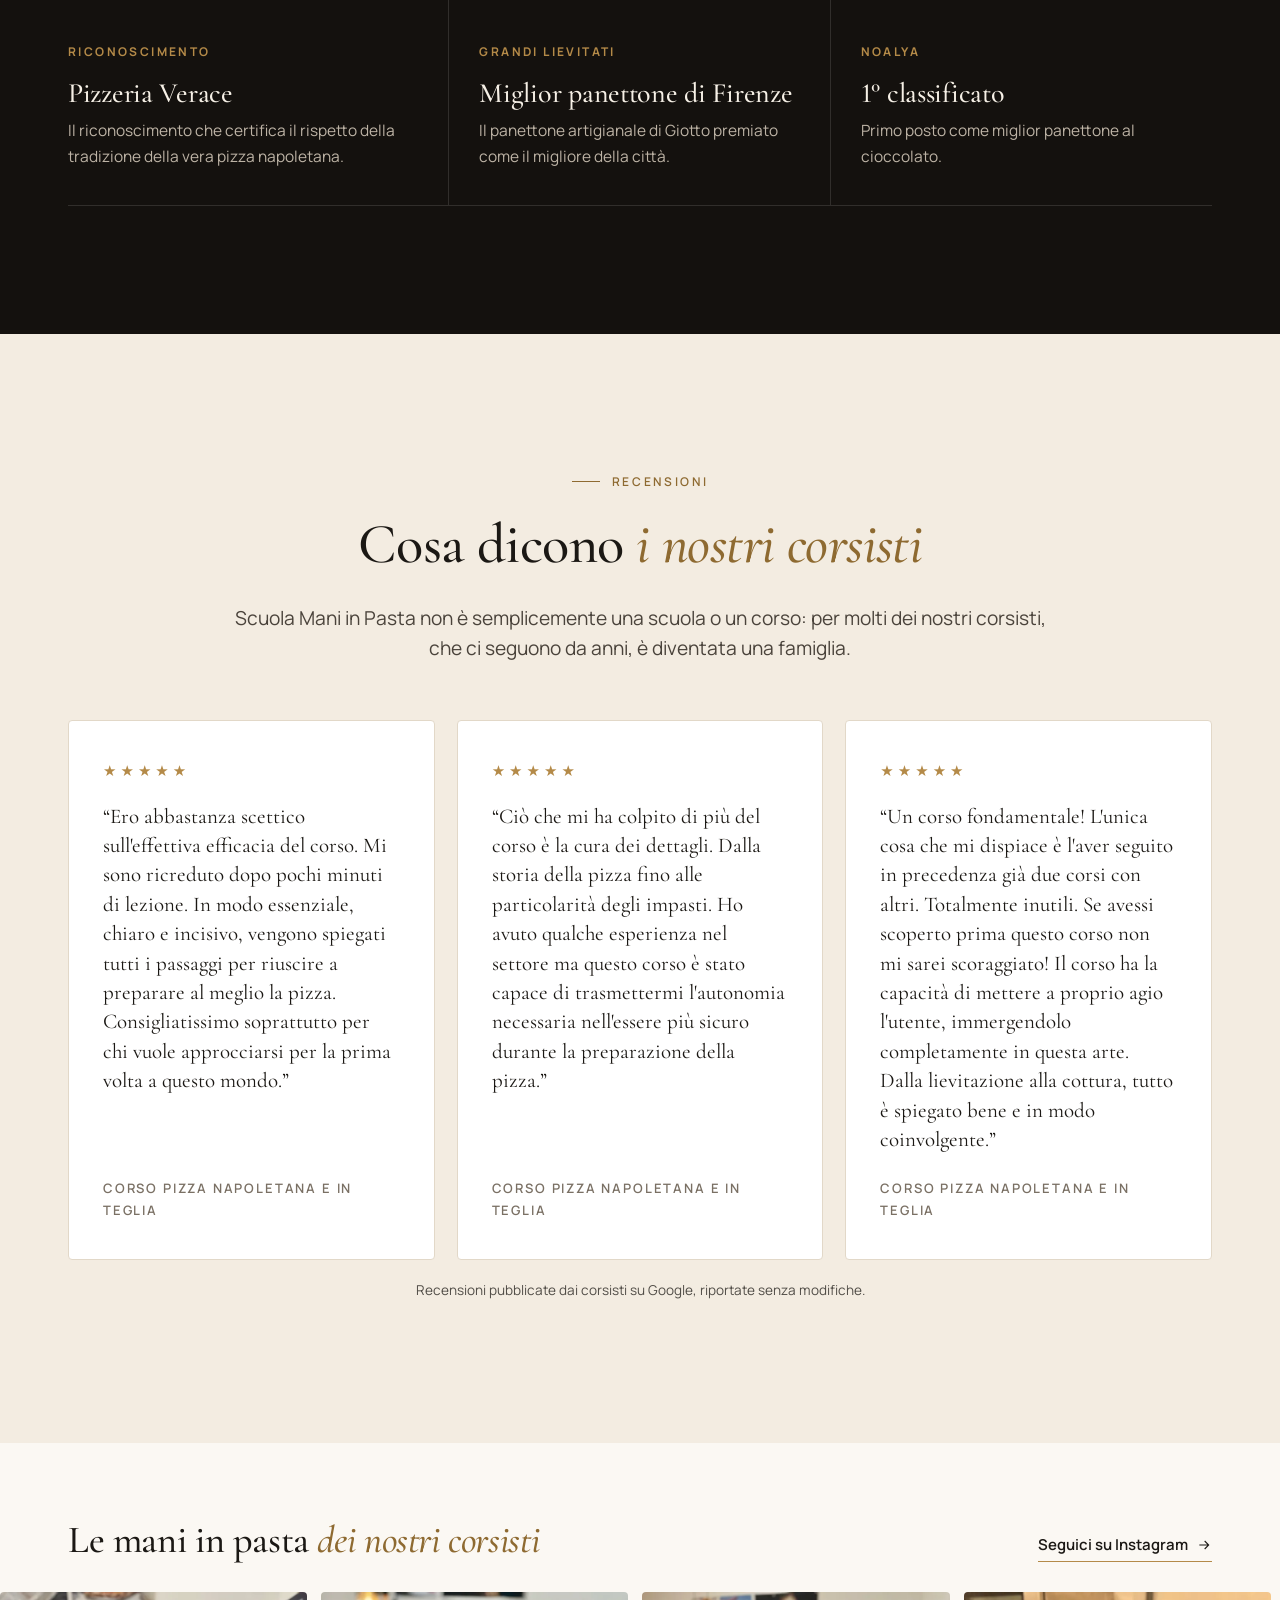
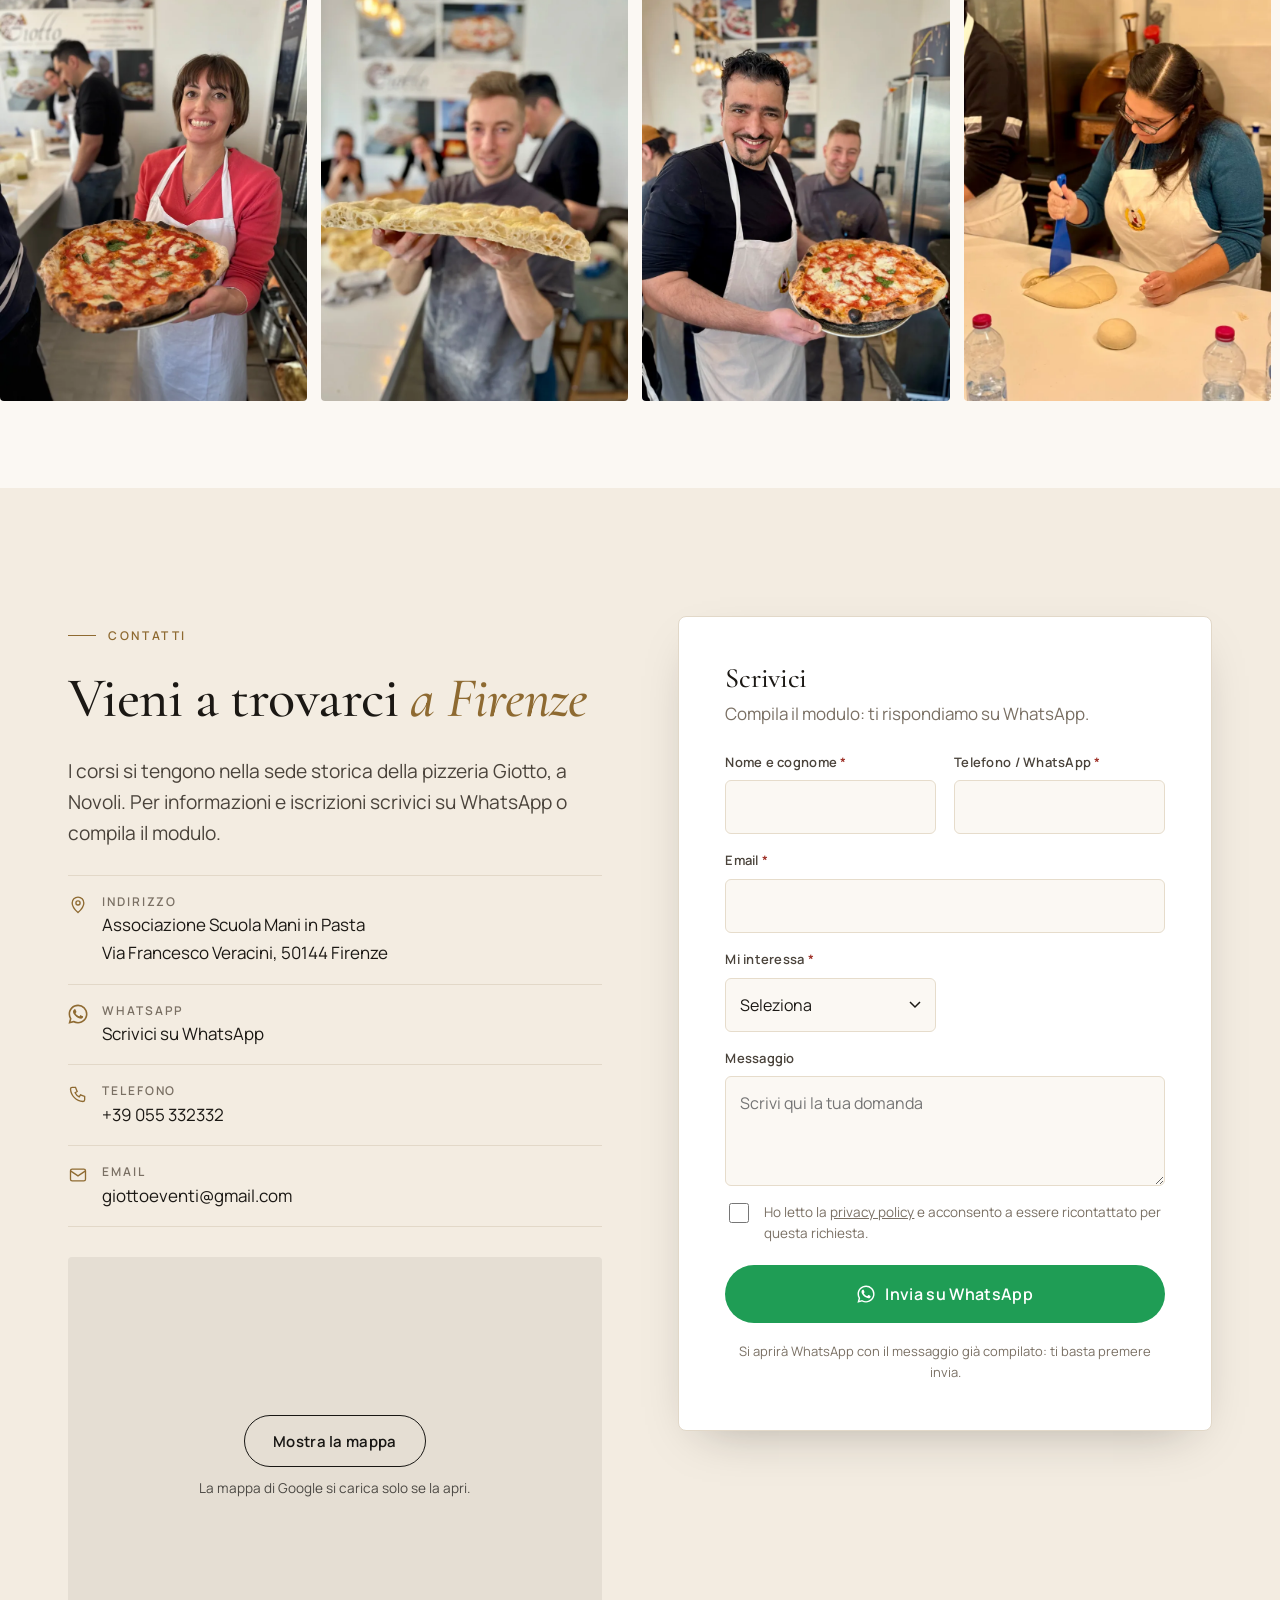
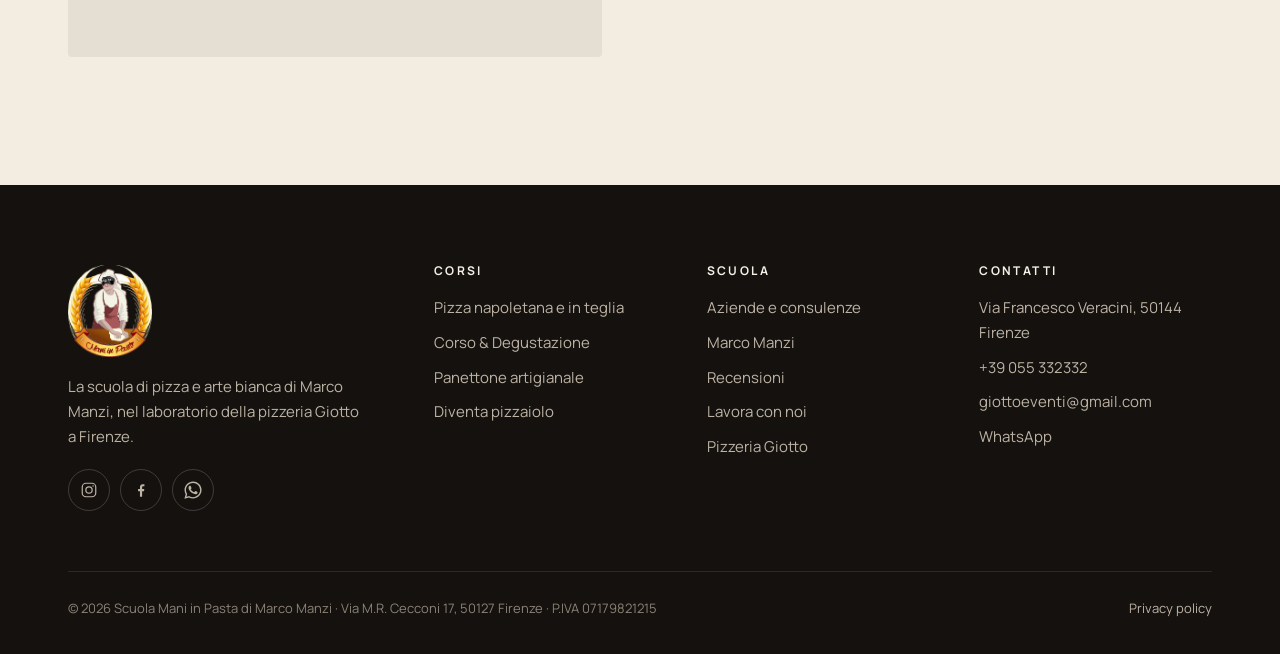
==== commit 259fe0fc: "Aggiornamento del 24/11/2026 alle 23:26" ====
--- a/index.html
+++ b/index.html
@@ -31,7 +31,7 @@
   <a class="brand" href="index.html" aria-label="Scuola Mani in Pasta, home"><img src="img/logo-400.webp" width="366" height="400" alt="Logo Scuola Mani in Pasta"><span class="brand-name">Mani in Pasta<small>Scuola di pizza · Firenze</small></span></a>
   <nav class="nav" aria-label="Menu principale">
    <a href="index.html" aria-current="page">Home</a>
-   <div class="nav-dd"><button type="button" aria-expanded="false">Corsi <svg viewBox="0 0 10 10" fill="none" stroke="currentColor" stroke-width="1.5" aria-hidden="true"><path d="m1 3 4 4 4-4"/></svg></button><div class="dd"><a href="corso-pizza-napoletana-e-in-teglia.html">Pizza napoletana e in teglia<span>Corso base in due giorni</span></a><a href="corso-degustazione-pizza.html">Corso &amp; Degustazione<span>Una serata con cena finale</span></a><a href="corso-panettone.html">Panettone artigianale<span>Lievito madre e grandi lievitati</span></a></div></div>
+   <div class="nav-dd"><button type="button" aria-expanded="false">Corsi <svg viewBox="0 0 10 10" fill="none" stroke="currentColor" stroke-width="1.5" aria-hidden="true"><path d="m1 3 4 4 4-4"/></svg></button><div class="dd"><a href="corso-pizza-napoletana-e-in-teglia.html">Pizza napoletana e in teglia<span>Corso base in due giorni</span></a><a href="corso-degustazione-pizza.html">Corso &amp; Degustazione<span>Team building e gruppi privati</span></a><a href="corso-panettone.html">Panettone artigianale<span>Lievito madre e grandi lievitati</span></a></div></div>
    <a href="diventa-pizzaiolo.html">Diventa pizzaiolo</a>
    <a href="consulenze-aziende.html">Aziende e consulenze</a>
    <a href="index.html#recensioni">Recensioni</a>
@@ -122,7 +122,7 @@
   <div class="cards">
    <a class="card wide reveal" href="corso-pizza-napoletana-e-in-teglia.html"><div class="card-img"><img src="img/corso-1-sm.webp" srcset="img/corso-1-sm.webp 800w, img/corso-1-lg.webp 1440w" sizes="(max-width:1000px) 100vw, 600px" width="800" height="1067" alt="Corsista con la sua pizza napoletana" loading="lazy" decoding="async"><span class="tag gold">Il più richiesto</span></div><div class="card-body"><h3>Corso pizza napoletana e in teglia</h3><p>Due giorni per imparare le basi: farine, lievitazione, biga, impasto a mano e con impastatrice, stesura e cottura di napoletana e teglia.</p><div class="card-meta"><span>Gennaio · 2 giorni · 150 €</span><span class="go">Scopri il corso →</span></div></div></a>
    <a class="card wide reveal" href="diventa-pizzaiolo.html"><div class="card-img"><img src="img/marco-impasto-sm.webp" srcset="img/marco-impasto-sm.webp 800w, img/marco-impasto-lg.webp 1440w" sizes="(max-width:1000px) 100vw, 600px" width="800" height="1067" alt="Marco Manzi lavora l&#x27;impasto nel laboratorio" loading="lazy" decoding="async" style="object-position:50% 40%"><span class="tag">Professionale</span></div><div class="card-body"><h3>Diventa pizzaiolo professionista</h3><p>Un percorso su misura: formazione con Marco, pratica nelle nostre pizzerie e la possibilità di iniziare un periodo di lavoro retribuito da noi.</p><div class="card-meta"><span>Percorso personalizzato</span><span class="go">Scopri il percorso →</span></div></div></a>
-   <a class="card reveal" href="corso-degustazione-pizza.html"><div class="card-img"><img src="img/margherita-sm.webp" srcset="img/margherita-sm.webp 800w, img/margherita-lg.webp 1800w" sizes="(max-width:640px) 100vw, (max-width:1000px) 50vw, 400px" width="800" height="533" alt="Pizza margherita napoletana" loading="lazy" decoding="async"><span class="tag">Esperienza</span></div><div class="card-body"><h3>Corso &amp; Degustazione</h3><p>Una serata per impastare, infornare e gustare insieme la vera pizza napoletana, con acqua, birra e vino inclusi.</p><div class="card-meta"><span>Una serata · 100 €</span><span class="go">Scopri →</span></div></div></a>
+   <a class="card reveal" href="corso-degustazione-pizza.html"><div class="card-img"><img src="img/margherita-sm.webp" srcset="img/margherita-sm.webp 800w, img/margherita-lg.webp 1800w" sizes="(max-width:640px) 100vw, (max-width:1000px) 50vw, 400px" width="800" height="533" alt="Pizza margherita napoletana" loading="lazy" decoding="async"><span class="tag">Team building</span></div><div class="card-body"><h3>Corso &amp; Degustazione</h3><p>Una giornata su misura per aziende, compleanni e gruppi di amici: si impasta, si inforna e si mangia insieme.</p><div class="card-meta"><span>Su misura · da 100 €</span><span class="go">Scopri →</span></div></div></a>
    <a class="card reveal" href="corso-panettone.html"><div class="card-img"><img src="img/panettone-glassa-sm.webp" srcset="img/panettone-glassa-sm.webp 800w, img/panettone-glassa-lg.webp 1800w" sizes="(max-width:640px) 100vw, (max-width:1000px) 50vw, 400px" width="800" height="533" alt="Panettone artigianale glassato" loading="lazy" decoding="async"><span class="tag gold">28–29 novembre</span></div><div class="card-body"><h3>Panettone artigianale</h3><p>Lievito madre, primo e secondo impasto, pirlatura e cottura. A fine corso porti a casa il tuo panettone.</p><div class="card-meta"><span>28–29 novembre · 200 €</span><span class="go">Scopri →</span></div></div></a>
    <a class="card reveal" href="consulenze-aziende.html"><div class="card-img"><img src="img/marco-spiega-sm.webp" srcset="img/marco-spiega-sm.webp 800w, img/marco-spiega-lg.webp 1440w" sizes="(max-width:640px) 100vw, (max-width:1000px) 50vw, 400px" width="800" height="1067" alt="Marco Manzi spiega le tecniche di impasto a un gruppo" loading="lazy" decoding="async"><span class="tag">Aziende</span></div><div class="card-body"><h3>Consulenze per pizzerie</h3><p>Apertura e avviamento di nuove pizzerie, impasti, menu e formazione dello staff. Oltre 30 locali aperti in tutta Italia.</p><div class="card-meta"><span>Su richiesta</span><span class="go">Scopri →</span></div></div></a>
   </div>
